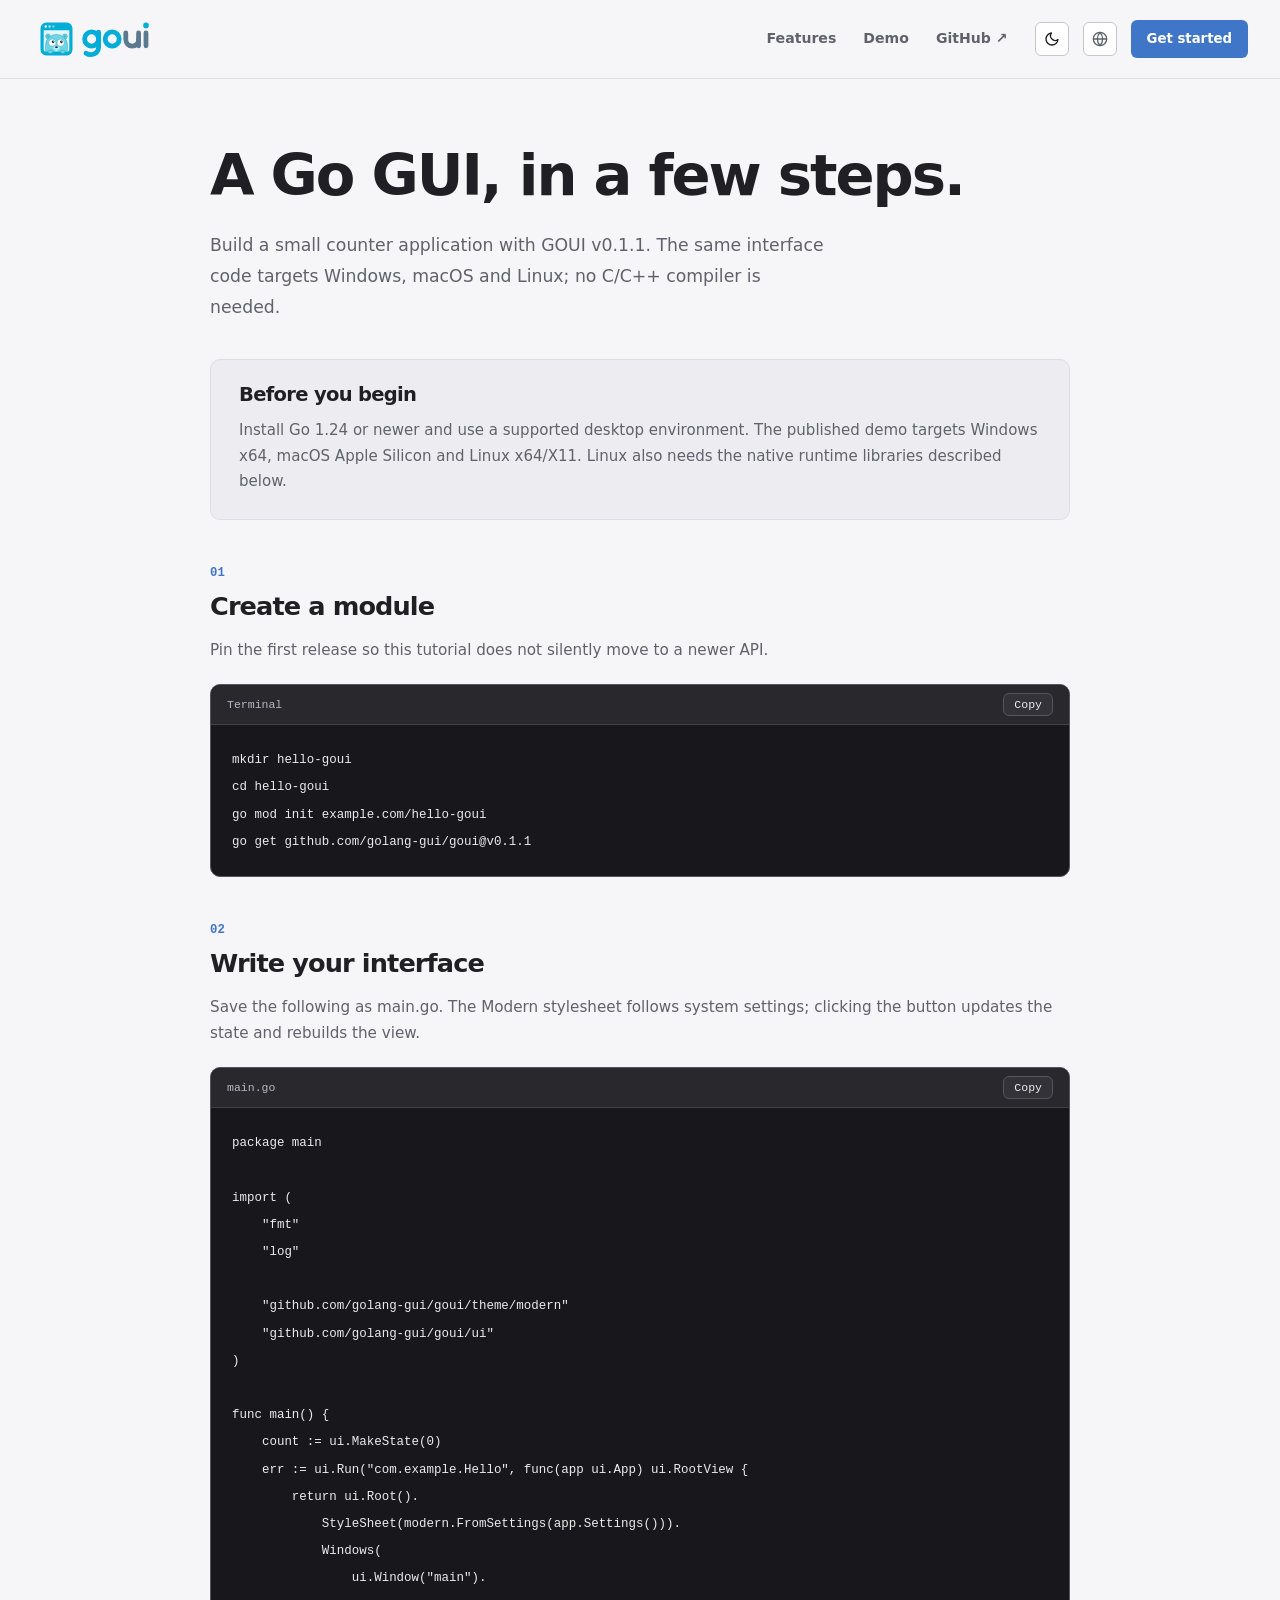
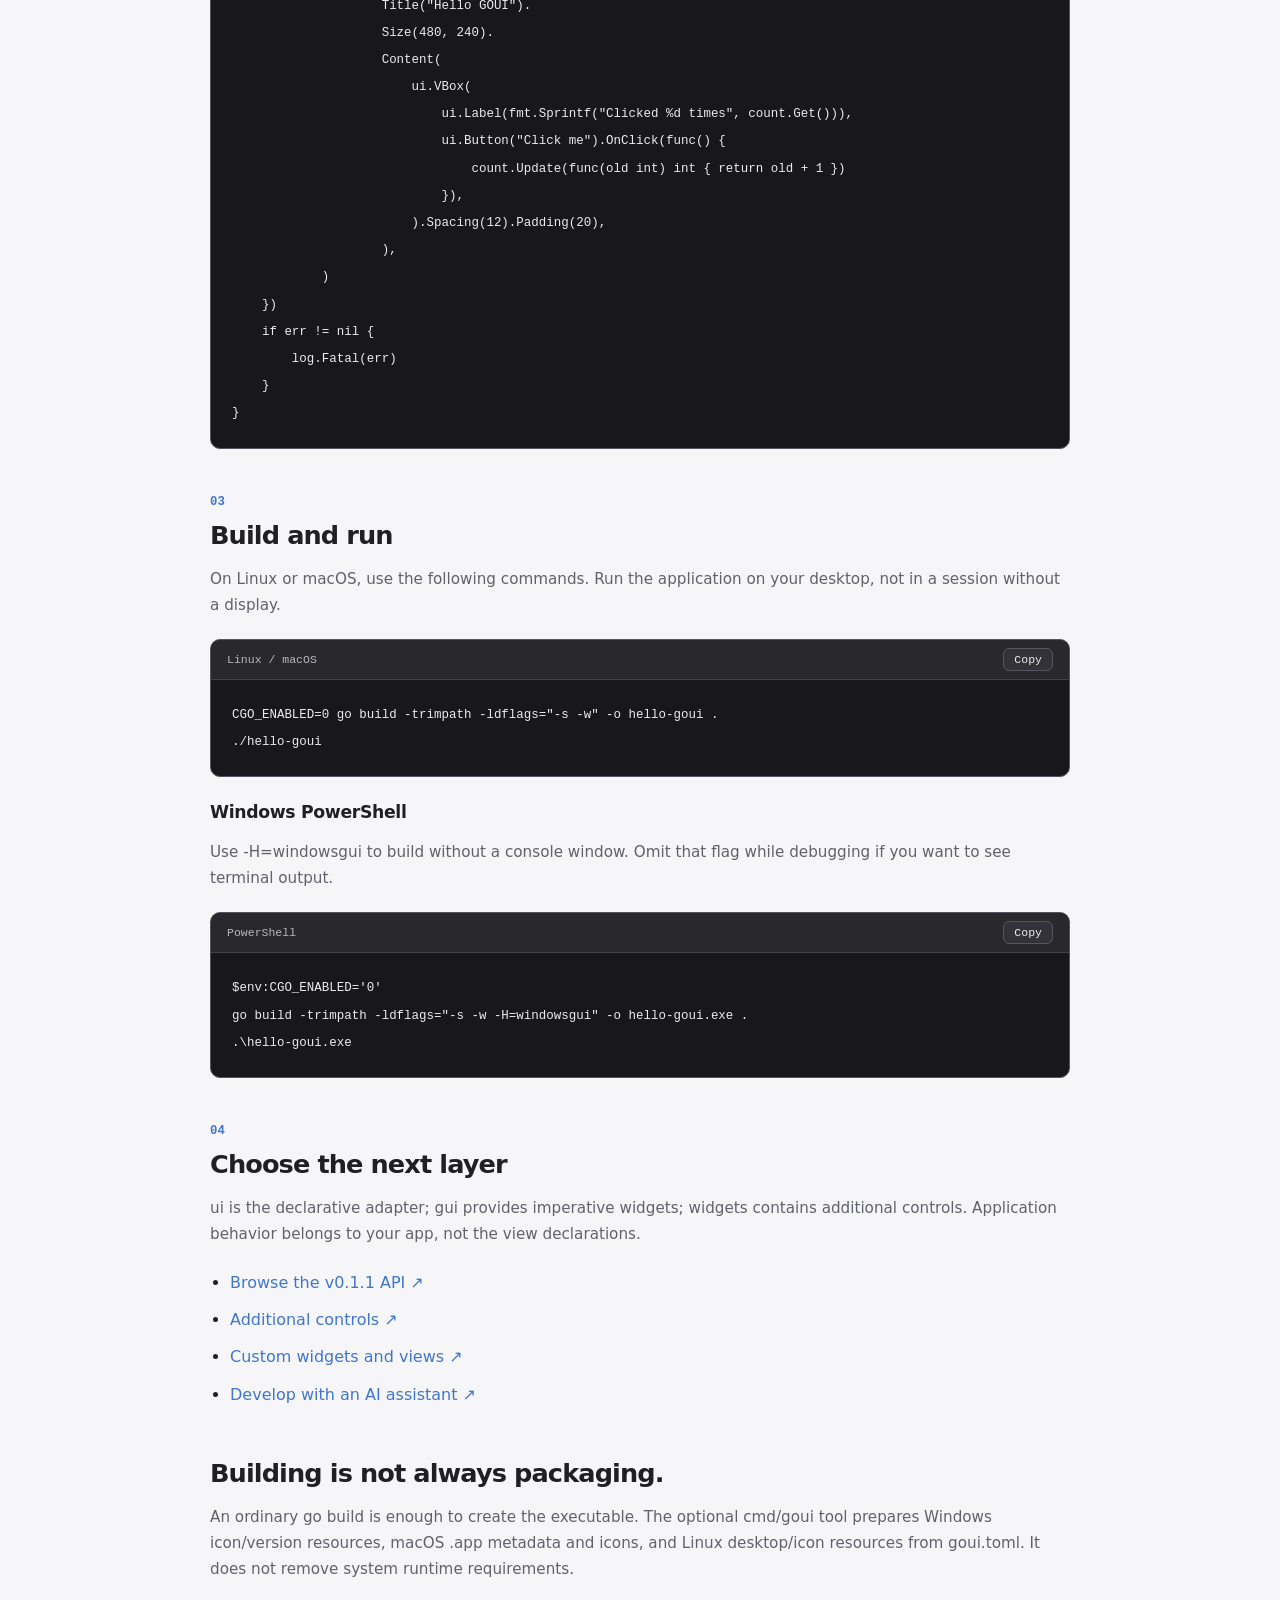
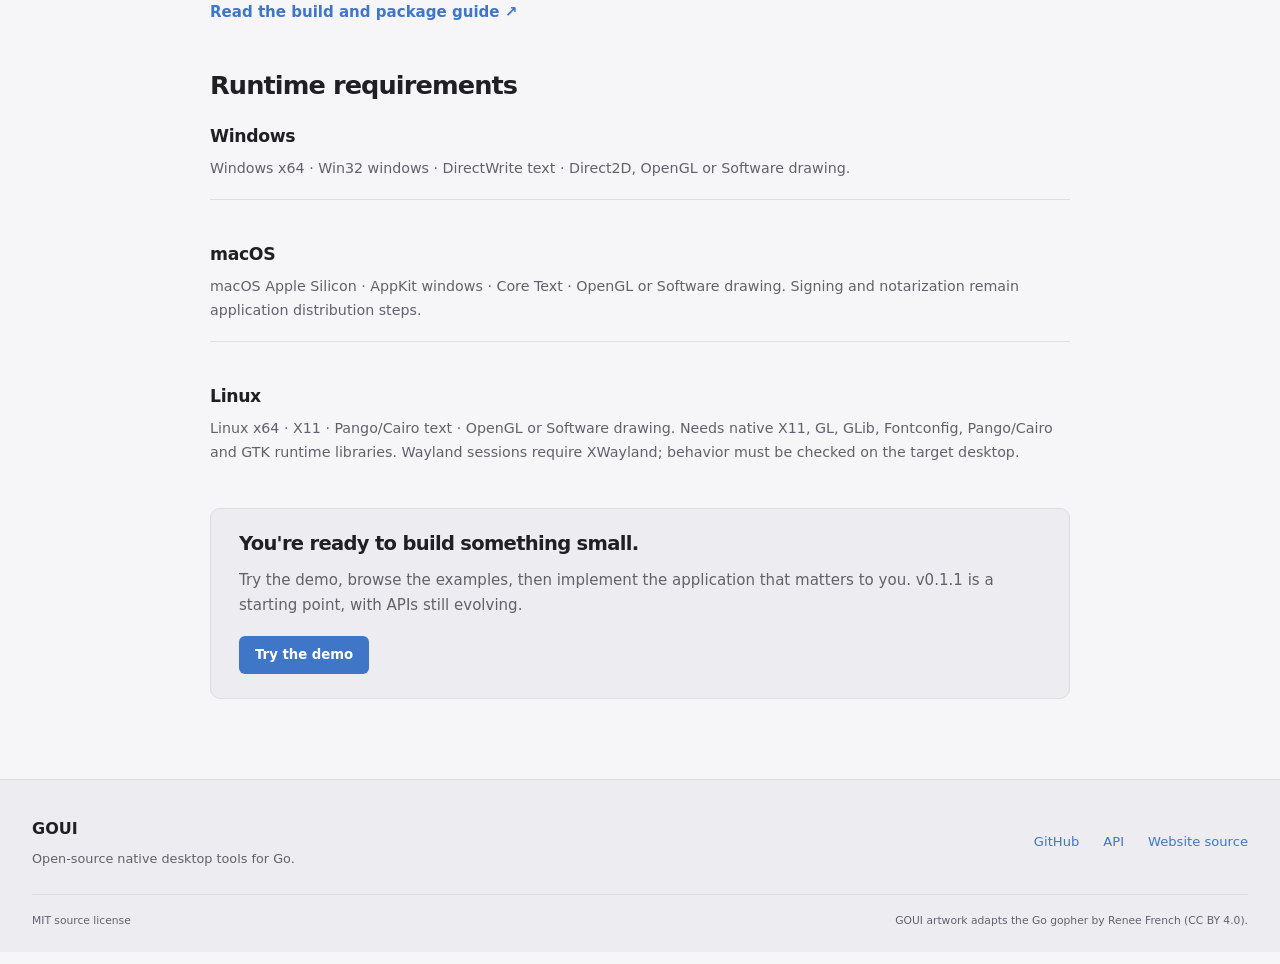
==== getting-started/index.html @ 9e011d16 "Update homepage, dark mode and v0.1.1 release." ====
<!doctype html>
<html lang="en">
<head>
  <meta charset="utf-8">
  <meta name="viewport" content="width=device-width, initial-scale=1">
  <title>Go GUI Tutorial — Build Your First GOUI Desktop App</title>
  <meta name="description" content="Create your first Go desktop GUI with GOUI v0.1.1. Install the module, build a counter app with CGO_ENABLED=0, and learn platform runtime requirements.">
  <link rel="canonical" href="https://golang-gui.github.io/getting-started/">
  
  <link rel="alternate" hreflang="en" href="https://golang-gui.github.io/getting-started/">
  <link rel="alternate" hreflang="zh-CN" href="https://golang-gui.github.io/zh-cn/getting-started/">
  <link rel="alternate" hreflang="x-default" href="https://golang-gui.github.io/getting-started/">
  
  <meta property="og:type" content="website">
  <meta property="og:site_name" content="GOUI">
  <meta property="og:title" content="Go GUI Tutorial — Build Your First GOUI Desktop App">
  <meta property="og:description" content="Create your first Go desktop GUI with GOUI v0.1.1. Install the module, build a counter app with CGO_ENABLED=0, and learn platform runtime requirements.">
  <meta property="og:url" content="https://golang-gui.github.io/getting-started/">
  <meta property="og:locale" content="en_US">
  <meta property="og:image" content="https://golang-gui.github.io/assets/demo-windows.png">
  <meta property="og:image:width" content="822">
  <meta property="og:image:height" content="779">
  <meta property="og:image:alt" content="GOUI desktop demo on Windows">
  <meta name="twitter:card" content="summary_large_image">
  <meta name="twitter:title" content="Go GUI Tutorial — Build Your First GOUI Desktop App">
  <meta name="twitter:description" content="Create your first Go desktop GUI with GOUI v0.1.1. Install the module, build a counter app with CGO_ENABLED=0, and learn platform runtime requirements.">
  <meta name="twitter:image" content="https://golang-gui.github.io/assets/demo-windows.png">
  <link rel="icon" type="image/svg+xml" href="/assets/goui-mark.svg">
  <meta name="theme-color" content="#f6f6f8" media="(prefers-color-scheme: light)" data-theme-color>
  <meta name="theme-color" content="#101014" media="(prefers-color-scheme: dark)" data-theme-color>
  <link rel="stylesheet" href="/assets/site.css">
  <script>
(function(){var t;try{t=localStorage.getItem("theme")}catch(e){}if(t!=="light"&&t!=="dark"){t=window.matchMedia("(prefers-color-scheme: dark)").matches?"dark":"light"}document.documentElement.dataset.theme=t})();
</script>
  <script src="/assets/site.js" defer></script>
  <script type="application/ld+json">{"@context":"https://schema.org","@id":"https://golang-gui.github.io/#project","@type":"SoftwareSourceCode","author":{"@type":"Organization","name":"golang-gui","url":"https://golang-gui.github.io/"},"codeRepository":"https://github.com/golang-gui/goui","description":"Build lightweight, modern desktop apps in Go with GOUI. A native Golang GUI framework for Windows, macOS and Linux, without cgo, GCC or a browser engine.","license":"https://opensource.org/license/mit","name":"GOUI","programmingLanguage":"Go","runtimePlatform":"Windows, macOS, Linux / X11","url":"https://golang-gui.github.io/","version":"v0.1.1"}</script>
</head>
<body data-copy-label="Copy" data-copied-label="Copied" data-copy-failed="Copy unavailable. Select the code and copy it manually.">
  <a class="skip-link" href="#main">Skip to content</a>
  <header class="site-header">
    <div class="container header-inner">
      <a class="brand" href="/" aria-label="GOUI home"><img src="/assets/goui-logo.svg" alt="GOUI" width="122" height="51"></a>
      <nav aria-label="Main navigation">
        <a class="nav-secondary" href="/#features">Features</a>
        <a class="nav-secondary" href="/#demo">Demo</a>
        <a href="https://github.com/golang-gui/goui">GitHub <span aria-hidden="true">↗</span></a>
        <div class="nav-actions">
          <button type="button" class="theme-toggle" data-theme-toggle aria-label="Toggle color theme" title="Toggle color theme"><svg data-theme-icon="dark" width="16" height="16" viewBox="0 0 24 24" fill="none" stroke="currentColor" stroke-width="2" stroke-linecap="round" stroke-linejoin="round" aria-hidden="true"><path d="M21 12.79A9 9 0 1 1 11.21 3 7 7 0 0 0 21 12.79z"/></svg><svg data-theme-icon="light" width="16" height="16" viewBox="0 0 24 24" fill="none" stroke="currentColor" stroke-width="2" stroke-linecap="round" stroke-linejoin="round" aria-hidden="true"><circle cx="12" cy="12" r="4"/><path d="M12 2v2m0 16v2M4.93 4.93l1.41 1.41m11.32 11.32 1.41 1.41M2 12h2m16 0h2M4.93 19.07l1.41-1.41m11.32-11.32 1.41-1.41"/></svg></button>
          <div class="lang-switch">
            <button type="button" class="lang-switch-btn" aria-haspopup="listbox" aria-label="Language" title="Language">
              <svg viewBox="0 0 24 24" fill="none" stroke="currentColor" stroke-width="2" stroke-linecap="round" stroke-linejoin="round" aria-hidden="true"><circle cx="12" cy="12" r="10"/><path d="M2 12h20"/><path d="M12 2a15.3 15.3 0 0 1 4 10 15.3 15.3 0 0 1-4 10 15.3 15.3 0 0 1-4-10 15.3 15.3 0 0 1 4-10z"/></svg>
            </button>
            <ul class="lang-switch-list" role="listbox" aria-label="Language">
              <li><a class="current" aria-current="true" href="/">English</a></li>
              <li><a href="/zh-cn/getting-started/" lang="zh-CN">中文</a></li>
            </ul>
          </div>
          <a class="button button-small" href="/getting-started/">Get started</a>
        </div>
      </nav>
    </div>
  </header>
  <main id="main">
    
<article class="container tutorial">
  <header class="tutorial-header"><h1>A Go GUI, in a few steps.</h1><p class="hero-lead">Build a small counter application with GOUI v0.1.1. The same interface code targets Windows, macOS and Linux; no C/C&#43;&#43; compiler is needed.</p></header>
  <aside class="notice"><h2>Before you begin</h2><p>Install Go 1.24 or newer and use a supported desktop environment. The published demo targets Windows x64, macOS Apple Silicon and Linux x64/X11. Linux also needs the native runtime libraries described below.</p></aside>
  <section class="tutorial-step" id="install"><span class="step-number">01</span><h2>Create a module</h2><p>Pin the first release so this tutorial does not silently move to a newer API.</p><div class="code-block"><div class="code-toolbar"><span>Terminal</span><button type="button" data-copy hidden>Copy</button></div><pre><code>mkdir hello-goui
cd hello-goui
go mod init example.com/hello-goui
go get github.com/golang-gui/goui@v0.1.1</code></pre></div></section>
  <section class="tutorial-step" id="code"><span class="step-number">02</span><h2>Write your interface</h2><p>Save the following as main.go. The Modern stylesheet follows system settings; clicking the button updates the state and rebuilds the view.</p><div class="code-block"><div class="code-toolbar"><span>main.go</span><button type="button" data-copy hidden>Copy</button></div><pre><code>package main

import (
    &#34;fmt&#34;
    &#34;log&#34;

    &#34;github.com/golang-gui/goui/theme/modern&#34;
    &#34;github.com/golang-gui/goui/ui&#34;
)

func main() {
    count := ui.MakeState(0)
    err := ui.Run(&#34;com.example.Hello&#34;, func(app ui.App) ui.RootView {
        return ui.Root().
            StyleSheet(modern.FromSettings(app.Settings())).
            Windows(
                ui.Window(&#34;main&#34;).
                    Title(&#34;Hello GOUI&#34;).
                    Size(480, 240).
                    Content(
                        ui.VBox(
                            ui.Label(fmt.Sprintf(&#34;Clicked %d times&#34;, count.Get())),
                            ui.Button(&#34;Click me&#34;).OnClick(func() {
                                count.Update(func(old int) int { return old &#43; 1 })
                            }),
                        ).Spacing(12).Padding(20),
                    ),
            )
    })
    if err != nil {
        log.Fatal(err)
    }
}
</code></pre></div></section>
  <section class="tutorial-step" id="build"><span class="step-number">03</span><h2>Build and run</h2><p>On Linux or macOS, use the following commands. Run the application on your desktop, not in a session without a display.</p><div class="code-block"><div class="code-toolbar"><span>Linux / macOS</span><button type="button" data-copy hidden>Copy</button></div><pre><code>CGO_ENABLED=0 go build -trimpath -ldflags=&#34;-s -w&#34; -o hello-goui .
./hello-goui</code></pre></div><h3>Windows PowerShell</h3><p>Use -H=windowsgui to build without a console window. Omit that flag while debugging if you want to see terminal output.</p><div class="code-block"><div class="code-toolbar"><span>PowerShell</span><button type="button" data-copy hidden>Copy</button></div><pre><code>$env:CGO_ENABLED=&#39;0&#39;
go build -trimpath -ldflags=&#34;-s -w -H=windowsgui&#34; -o hello-goui.exe .
.\hello-goui.exe</code></pre></div></section>
  <section class="tutorial-step" id="next"><span class="step-number">04</span><h2>Choose the next layer</h2><p>ui is the declarative adapter; gui provides imperative widgets; widgets contains additional controls. Application behavior belongs to your app, not the view declarations.</p><ul class="resource-links"><li><a href="https://pkg.go.dev/github.com/golang-gui/goui@v0.1.1">Browse the v0.1.1 API <span aria-hidden="true">↗</span></a></li><li><a href="https://github.com/golang-gui/goui/tree/v0.1.1/widgets">Additional controls <span aria-hidden="true">↗</span></a></li><li><a href="https://github.com/golang-gui/goui/blob/v0.1.1/doc/CustomWidgetView.md">Custom widgets and views <span aria-hidden="true">↗</span></a></li><li><a href="https://github.com/golang-gui/goui/blob/v0.1.1/skills/INSTALL.md">Develop with an AI assistant <span aria-hidden="true">↗</span></a></li></ul></section>
  <section class="tutorial-step"><h2>Building is not always packaging.</h2><p>An ordinary go build is enough to create the executable. The optional cmd/goui tool prepares Windows icon/version resources, macOS .app metadata and icons, and Linux desktop/icon resources from goui.toml. It does not remove system runtime requirements.</p><a class="text-link" href="https://github.com/golang-gui/goui/blob/v0.1.1/cmd/goui/README.md">Read the build and package guide <span aria-hidden="true">↗</span></a></section>
  <section class="tutorial-step" id="requirements"><h2>Runtime requirements</h2><div class="platform-list"><article><h3>Windows</h3><p>Windows x64 · Win32 windows · DirectWrite text · Direct2D, OpenGL or Software drawing.</p></article><article><h3>macOS</h3><p>macOS Apple Silicon · AppKit windows · Core Text · OpenGL or Software drawing. Signing and notarization remain application distribution steps.</p></article><article><h3>Linux</h3><p>Linux x64 · X11 · Pango/Cairo text · OpenGL or Software drawing. Needs native X11, GL, GLib, Fontconfig, Pango/Cairo and GTK runtime libraries. Wayland sessions require XWayland; behavior must be checked on the target desktop.</p></article></div></section>
  <aside class="notice"><h2>You&#39;re ready to build something small.</h2><p>Try the demo, browse the examples, then implement the application that matters to you. v0.1.1 is a starting point, with APIs still evolving.</p><a class="button button-small" href="/#demo">Try the demo</a></aside>
</article>

  </main>
  <footer class="site-footer">
    <div class="container footer-main">
      <div><a class="footer-brand" href="/">GOUI</a><p>Open-source native desktop tools for Go.</p></div>
      <div class="footer-links"><a href="https://github.com/golang-gui/goui">GitHub</a><a href="https://pkg.go.dev/github.com/golang-gui/goui@v0.1.1">API</a><a href="https://github.com/golang-gui/golang-gui.github.io">Website source</a></div>
    </div>
    
    <div class="container footer-legal">
      <a href="https://github.com/golang-gui/goui/blob/v0.1.1/LICENSE">MIT source license</a>
      <p><a href="https://go.dev/blog/gopher">GOUI artwork adapts the Go gopher by Renee French (CC BY 4.0).</a></p>
    </div>
  </footer>
  <div class="sr-only" role="status" aria-live="polite" id="copy-status"></div>
</body>
</html>
---- assets/site.css ----
:root {
  --bg: #f6f6f8;
  --paper: #fff;
  --ink: #202024;
  --muted: #61616b;
  --line: #dedee3;
  --border: #c6c6ce;
  --accent: #4076c8;
  --accent-dark: #3c6fbc;
  --tint: #ededf1;
  --radius: 10px;
  --selection: #d1e0f6;
  --on-accent: #fff;
  --accent-active: #3868b0;
  --outline: #414147;
  --hover: #f6f6f6;
  --active: #ededed;
  --header-bg: rgba(246, 246, 248, 0.97);
  --switch-hover: #e6e6e6;
  --switch-active: #d1d1d1;
  /* Ink panel: the dark code showcase, intentionally dark in both themes. */
  --ink-panel: #202024;
  --ink-panel-fg: #ececee;
  --ink-panel-muted: #b8b8c2;
  --ink-panel-link: #8db6f1;
  --ink-panel-line: #55555f;
  --ink-panel-deep: #18181c;
  --ink-panel-toolbar-line: #414147;
  --ink-panel-toolbar: #28282d;
  --ink-panel-button: #323238;
  --ink-panel-button-hover: #39393f;
  color-scheme: light dark;
}
/* Dark palette: applied by the inline theme script (data-theme) or, without
   JavaScript, by the system preference when no explicit choice exists. */
html[data-theme="dark"] {
  --bg: #101014;
  --paper: #1a1a1e;
  --ink: #ececee;
  --muted: #a2a2ac;
  --line: #2c2c32;
  --border: #3c3c44;
  --accent: #3d72c4;
  --accent-dark: #3568b8;
  --tint: #1e1e22;
  --selection: #2a4066;
  --on-accent: #fff;
  --accent-active: #2d5cae;
  --outline: #6a6a74;
  --hover: #242428;
  --active: #2c2c32;
  --header-bg: rgba(16, 16, 20, 0.97);
  --switch-hover: #242428;
  --switch-active: #2e2e34;
  color-scheme: dark;
}
@media (prefers-color-scheme: dark) {
  html:not([data-theme]) {
    --bg: #101014;
    --paper: #1a1a1e;
    --ink: #ececee;
    --muted: #a2a2ac;
    --line: #2c2c32;
    --border: #3c3c44;
    --accent: #3d72c4;
    --accent-dark: #3568b8;
    --tint: #1e1e22;
    --selection: #2a4066;
    --on-accent: #fff;
    --accent-active: #2d5cae;
    --outline: #6a6a74;
    --hover: #242428;
    --active: #2c2c32;
    --header-bg: rgba(16, 16, 20, 0.97);
    --switch-hover: #242428;
    --switch-active: #2e2e34;
    color-scheme: dark;
  }
}
* {
  box-sizing: border-box;
}
html {
  scroll-behavior: smooth;
  scroll-padding-top: 90px;
}
body {
  margin: 0;
  background: var(--bg);
  color: var(--ink);
  font:
    16px/1.7 system-ui,
    -apple-system,
    BlinkMacSystemFont,
    "Segoe UI",
    "Noto Sans",
    sans-serif;
  -webkit-font-smoothing: antialiased;
}
a {
  color: var(--accent);
  text-decoration: none;
}
a:hover {
  text-decoration: underline;
}
button {
  font: inherit;
}
img {
  display: block;
  max-width: 100%;
  height: auto;
}
h1,
h2,
h3,
p {
  margin-top: 0;
}
h1,
h2,
h3 {
  line-height: 1.15;
  letter-spacing: -0.035em;
}
h1 {
  font-size: clamp(2.8rem, 4.7vw, 4.25rem);
  font-weight: 750;
}
h2 {
  font-size: clamp(1.85rem, 3.2vw, 2.55rem);
  font-weight: 700;
}
h3 {
  font-size: 1.2rem;
  letter-spacing: -0.02em;
}
p {
  color: var(--muted);
}
[hidden] {
  display: none !important;
}
:focus-visible {
  outline: 2px solid var(--accent);
  outline-offset: 3px;
}
::selection {
  background: var(--selection);
  color: var(--ink);
}
.container {
  width: min(1320px, calc(100% - 64px));
  margin-inline: auto;
}
.section {
  padding-block: 82px;
}
.section-white {
  background: var(--paper);
  border-block: 1px solid var(--line);
}
.section-heading {
  max-width: 740px;
  margin-bottom: 38px;
}
.section-heading h2 {
  margin-bottom: 16px;
}
.section-heading > p:last-child {
  font-size: 1.06rem;
  margin-bottom: 0;
}
.skip-link {
  position: fixed;
  top: -100px;
  left: 16px;
  z-index: 10;
  background: var(--paper);
  padding: 12px 20px;
  border: 2px solid var(--accent);
}
.skip-link:focus {
  top: 10px;
}
.sr-only {
  position: absolute;
  width: 1px;
  height: 1px;
  padding: 0;
  margin: -1px;
  overflow: hidden;
  clip: rect(0, 0, 0, 0);
  white-space: nowrap;
  border: 0;
}
.site-header {
  position: sticky;
  top: 0;
  z-index: 5;
  background: var(--header-bg);
  border-bottom: 1px solid var(--line);
}
.header-inner {
  min-height: 78px;
  display: flex;
  align-items: center;
  justify-content: space-between;
  gap: 20px;
}
.brand {
  flex: none;
}
.brand img {
  width: 122px;
}
.header-inner nav {
  display: flex;
  align-items: center;
  gap: 27px;
  font-size: 0.88rem;
  font-weight: 600;
}
.header-inner nav > a:not(.button) {
  color: var(--muted);
}
.nav-actions {
  display: flex;
  align-items: center;
  gap: 14px;
}
.lang-switch {
  position: relative;
}
.lang-switch-btn {
  display: inline-flex;
  align-items: center;
  justify-content: center;
  width: 34px;
  height: 34px;
  padding: 0;
  border: 1px solid var(--border);
  border-radius: 6px;
  background: var(--paper);
  color: var(--muted);
  cursor: pointer;
  transition: background 0.15s, color 0.15s, border-color 0.15s;
}
.lang-switch-btn:hover {
  background: var(--hover);
  color: var(--ink);
}
.lang-switch-btn svg {
  display: block;
  width: 16px;
  height: 16px;
}
.lang-switch-list {
  position: absolute;
  top: calc(100% + 10px);
  right: 0;
  min-width: 144px;
  margin: 0;
  padding: 4px;
  list-style: none;
  background: var(--paper);
  border: 1px solid var(--line);
  border-radius: 6px;
  box-shadow: 0 6px 20px rgba(0, 0, 0, 0.12);
  z-index: 20;
  display: none;
}
.lang-switch.open .lang-switch-list {
  display: block;
}
.lang-switch-list a {
  display: flex;
  align-items: center;
  justify-content: space-between;
  gap: 10px;
  padding: 8px 12px;
  border-radius: 4px;
  color: var(--ink);
  font-size: 0.85rem;
  font-weight: 600;
}
.lang-switch-list a:hover {
  background: var(--hover);
  text-decoration: none;
}
.lang-switch-list a.current {
  color: var(--accent);
}
.lang-switch-list a.current::after {
  content: "✓";
  font-weight: 700;
}
.theme-toggle {
  display: inline-flex;
  align-items: center;
  justify-content: center;
  width: 34px;
  height: 34px;
  padding: 0;
  border: 1px solid var(--border);
  border-radius: 6px;
  background: var(--paper);
  color: var(--ink);
  cursor: pointer;
  transition: background 0.15s;
}
.theme-toggle:hover {
  background: var(--hover);
}
.theme-toggle:active {
  background: var(--active);
}
.theme-toggle svg {
  display: block;
}
.theme-toggle [data-theme-icon="dark"] {
  display: block;
}
.theme-toggle [data-theme-icon="light"] {
  display: none;
}
html[data-theme="dark"] .theme-toggle [data-theme-icon="dark"] {
  display: none;
}
html[data-theme="dark"] .theme-toggle [data-theme-icon="light"] {
  display: block;
}
@media (prefers-color-scheme: dark) {
  html:not([data-theme]) .theme-toggle [data-theme-icon="dark"] {
    display: none;
  }
  html:not([data-theme]) .theme-toggle [data-theme-icon="light"] {
    display: block;
  }
}
.button {
  display: inline-flex;
  align-items: center;
  justify-content: center;
  gap: 14px;
  min-height: 48px;
  padding: 11px 22px;
  border: 1px solid transparent;
  border-radius: 6px;
  background: var(--accent);
  color: var(--on-accent);
  font-size: 0.92rem;
  font-weight: 650;
  line-height: 1.4;
  transition: background 0.15s;
}
.button:hover {
  background: var(--accent-dark);
  text-decoration: none;
}
.button:active {
  background: var(--accent-active);
}
.button:focus-visible {
  outline-color: var(--outline);
}
.button-small {
  min-height: 38px;
  padding: 8px 15px;
  font-size: 0.83rem;
}
.button-outline {
  background: var(--paper);
  color: var(--ink);
  border-color: var(--border);
}
.button-outline:hover {
  background: var(--hover);
}
.button-outline:active {
  background: var(--active);
}
.button-outline:focus-visible {
  outline-color: var(--accent);
}
.text-link {
  font-weight: 650;
  font-size: 0.94rem;
}
.hero {
  display: grid;
  grid-template-columns: minmax(0, 0.82fr) minmax(0, 1.4fr);
  align-items: center;
  gap: 48px;
  padding-block: 48px 64px;
}
.hero h1 {
  font-size: clamp(2.65rem, 4vw, 3.65rem);
  white-space: pre-line;
  margin-bottom: 23px;
}
.hero-lead {
  font-size: 1.08rem;
  line-height: 1.8;
  max-width: 620px;
}
.hero-actions {
  display: flex;
  flex-wrap: wrap;
  gap: 12px;
  margin-top: 29px;
}
.showcase {
  min-width: 0;
  width: 100%;
  max-width: 824px;
  margin-inline: auto;
}
.platform-switch {
  display: flex;
  gap: 3px;
}
.platform-switch button {
  cursor: pointer;
  border: 1px solid transparent;
  background: transparent;
  color: var(--muted);
  border-radius: 6px;
  min-height: 32px;
  padding: 5px 10px;
  font-size: 0.8rem;
  line-height: 1.4;
  transition: background 0.15s;
}
.platform-switch button:hover {
  background: var(--switch-hover);
}
.platform-switch button:active {
  background: var(--switch-active);
}
.platform-switch button[aria-pressed="true"] {
  border-color: var(--line);
  background: var(--paper);
  color: var(--ink);
}
.screenshots {
  display: grid;
  gap: 20px;
  align-content: start;
  touch-action: pan-y pinch-zoom;
}
.screenshots figure {
  margin: 0;
  min-width: 0;
}
.screenshot-image {
  display: flex;
  align-items: center;
  justify-content: center;
  width: 100%;
  aspect-ratio: 824 / 779;
}
.screenshots img {
  width: 100%;
  height: 100%;
  object-fit: contain;
}
.gallery-toolbar {
  display: flex;
  flex-wrap: wrap;
  align-items: center;
  justify-content: space-between;
  gap: 12px;
  margin-top: 18px;
}
.gallery-ready .screenshots figure:not([hidden]) {
  animation: screenshot-enter 0.35s ease-out;
}
.gallery-ready figcaption {
  display: none;
}
@keyframes screenshot-enter {
  from {
    opacity: 0;
    transform: translateX(8px);
  }
  to {
    opacity: 1;
    transform: translateX(0);
  }
}
.screenshots figcaption {
  font-size: 0.75rem;
  text-align: center;
  color: var(--muted);
  margin-top: 6px;
}
.gallery-controls {
  display: flex;
  align-items: center;
  gap: 6px;
  margin-left: auto;
}
.gallery-control {
  display: inline-flex;
  align-items: center;
  justify-content: center;
  gap: 5px;
  min-width: 32px;
  min-height: 32px;
  padding: 5px;
  border: 1px solid var(--border);
  border-radius: 6px;
  background: var(--paper);
  color: var(--ink);
  font-size: 0.72rem;
  line-height: 1.4;
  cursor: pointer;
  transition: background 0.15s;
}
.gallery-control:hover {
  background: var(--hover);
}
.gallery-control:active {
  background: var(--active);
}
.gallery-control svg {
  display: block;
}
.reasons {
  display: grid;
  grid-template-columns: repeat(3, 1fr);
  gap: 38px;
}
.reasons h3 {
  margin-bottom: 13px;
}
.reasons p {
  font-size: 0.94rem;
  margin-bottom: 0;
}
.feature-grid {
  display: grid;
  grid-template-columns: repeat(3, 1fr);
  gap: 18px;
}
.feature {
  padding: 25px;
  border: 1px solid var(--line);
  border-radius: var(--radius);
  background: var(--paper);
}
.feature h3 {
  font-size: 1.12rem;
  margin-bottom: 12px;
}
.feature p {
  font-size: 0.91rem;
  margin-bottom: 0;
}
.architecture {
  display: grid;
  grid-template-columns: 1fr 1.3fr;
  gap: 60px;
  margin-top: 34px;
  padding: 30px;
  border: 1px solid var(--line);
  border-radius: var(--radius);
  background: var(--tint);
}
.architecture h3 {
  margin-bottom: 12px;
}
.architecture p {
  font-size: 0.88rem;
  margin-bottom: 0;
}
.architecture dl {
  margin: 0;
}
.architecture dl > div {
  display: grid;
  grid-template-columns: 84px 1fr;
  gap: 18px;
  padding: 10px 0;
  border-bottom: 1px solid var(--line);
}
.architecture dl > div:last-child {
  border: 0;
}
.architecture dt {
  font:
    600 0.85rem/1.6 ui-monospace,
    SFMono-Regular,
    Consolas,
    monospace;
  color: var(--accent-dark);
}
.architecture dd {
  margin: 0;
  color: var(--muted);
  font-size: 0.84rem;
}
.section-ink {
  background: var(--ink-panel);
  color: var(--ink-panel-fg);
}
.section-ink h2 {
  color: var(--ink-panel-fg);
}
.section-ink p {
  color: var(--ink-panel-muted);
}
.section-ink .text-link {
  color: var(--ink-panel-link);
}
.code-section {
  display: grid;
  grid-template-columns: 0.8fr 1.2fr;
  gap: 64px;
  align-items: center;
}
.install-line {
  margin: 26px 0 18px;
  border: 1px solid var(--ink-panel-line);
  border-radius: 6px;
  padding: 14px;
  color: var(--ink-panel-fg);
  overflow: auto;
}
.install-line code {
  font-size: 0.78rem;
  white-space: nowrap;
}
.code-block {
  border: 1px solid var(--ink-panel-line);
  border-radius: var(--radius);
  overflow: hidden;
  background: var(--ink-panel-deep);
  color: var(--ink-panel-fg);
  text-align: left;
}
.code-toolbar {
  display: flex;
  justify-content: space-between;
  align-items: center;
  min-height: 39px;
  padding: 8px 16px;
  border-bottom: 1px solid var(--ink-panel-toolbar-line);
  background: var(--ink-panel-toolbar);
  color: var(--ink-panel-muted);
  font:
    500 0.72rem/1.5 ui-monospace,
    SFMono-Regular,
    Consolas,
    monospace;
}
.code-toolbar button {
  background: var(--ink-panel-button);
  border: 1px solid var(--ink-panel-line);
  color: var(--ink-panel-fg);
  cursor: pointer;
  font: inherit;
  border-radius: 6px;
  padding: 2px 10px;
}
.code-toolbar button:hover {
  background: var(--ink-panel-button-hover);
}
.code-block pre {
  margin: 0;
  padding: 21px;
  overflow: auto;
  tab-size: 4;
}
.code-block code {
  font:
    400 0.78rem/1.8 ui-monospace,
    SFMono-Regular,
    Consolas,
    "Liberation Mono",
    monospace;
}
.code-section .code-block pre {
  max-height: 420px;
}
.downloads {
  display: grid;
  grid-template-columns: repeat(3, 1fr);
  gap: 18px;
}
.download-card {
  padding: 25px;
  background: var(--paper);
  border: 1px solid var(--line);
  border-radius: var(--radius);
}
.download-platform {
  display: flex;
  align-items: center;
  justify-content: space-between;
  gap: 12px;
}
.download-platform h3 {
  margin: 0;
  font-size: 1.3rem;
}
.download-card > p {
  font-size: 0.82rem;
  margin: 10px 0 25px;
}
.download-size strong {
  display: block;
  font-size: 1.85rem;
  font-weight: 650;
  letter-spacing: -0.04em;
  line-height: 1.3;
  color: var(--ink);
}
.download-size span {
  display: block;
  font-size: 0.72rem;
  margin-top: 5px;
}
.download-card .button {
  width: 100%;
  font-size: 0.85rem;
}
.download-details {
  margin-top: 22px;
  font-size: 0.8rem;
}
.download-details p {
  margin-bottom: 12px;
  max-width: 940px;
}
.download-details > div {
  display: flex;
  gap: 24px;
  flex-wrap: wrap;
  color: var(--muted);
}
.measurement {
  margin-top: 34px;
  padding: 25px 28px;
  border: 1px solid var(--line);
  background: var(--tint);
  border-radius: var(--radius);
}
.measurement h3 {
  font-size: 1.06rem;
  margin-bottom: 12px;
}
.measurement p {
  font-size: 0.87rem;
  max-width: 1000px;
  margin-bottom: 12px;
}
.measurement .text-link {
  font-size: 0.8rem;
}
.platform-section {
  display: grid;
  grid-template-columns: 1fr 1fr;
  gap: 75px;
  align-items: start;
}
.platform-section .section-heading {
  margin: 0;
}
.platform-list article {
  padding: 19px 0;
  border-bottom: 1px solid var(--line);
}
.platform-list article:first-child {
  padding-top: 0;
}
.platform-list article:last-child {
  border: 0;
  padding-bottom: 0;
}
.platform-list h3 {
  font-size: 1rem;
  margin-bottom: 9px;
}
.platform-list p {
  font-size: 0.89rem;
  margin-bottom: 0;
}
.limitations {
  margin-top: 32px;
  margin-bottom: 0;
  padding-top: 23px;
  border-top: 1px solid var(--line);
  font-size: 0.8rem;
}
.faq-section {
  display: grid;
  grid-template-columns: 0.9fr 1.1fr;
  gap: 80px;
}
.faq-section .section-heading {
  margin-bottom: 0;
}
.faq details {
  border-bottom: 1px solid var(--line);
  padding: 18px 0;
}
.faq details:first-child {
  padding-top: 0;
}
.faq summary {
  font-size: 0.98rem;
  font-weight: 600;
  cursor: pointer;
}
.faq details p {
  font-size: 0.9rem;
  margin: 15px 0 0;
}
.final-cta {
  display: flex;
  align-items: center;
  gap: 25px;
  margin-bottom: 80px;
  border: 1px solid var(--line);
  border-radius: var(--radius);
  background: var(--tint);
  padding: 30px 35px;
}
.final-cta img {
  width: 76px;
  flex: none;
}
.final-cta > div {
  flex: 1;
}
.final-cta h2 {
  font-size: 1.65rem;
  margin-bottom: 9px;
}
.final-cta p {
  font-size: 0.86rem;
  margin-bottom: 0;
}
.site-footer {
  border-top: 1px solid var(--line);
  background: var(--tint);
  padding: 35px 0 22px;
}
.footer-main {
  display: flex;
  justify-content: space-between;
  gap: 30px;
  align-items: center;
}
.footer-brand {
  font-weight: 750;
  color: var(--ink);
  font-size: 1rem;
}
.footer-main p {
  margin: 6px 0 0;
  font-size: 0.8rem;
}
.footer-dependencies {
  margin-top: 20px;
  margin-bottom: 0;
  font-size: 0.84rem;
}
.footer-links {
  display: flex;
  gap: 24px;
  font-size: 0.82rem;
}
.footer-legal {
  display: flex;
  justify-content: space-between;
  gap: 20px;
  margin-top: 24px;
  padding-top: 17px;
  border-top: 1px solid var(--line);
  font-size: 0.67rem;
}
.footer-legal p {
  margin: 0;
}
.footer-legal a {
  color: var(--muted);
}
.tutorial {
  max-width: 860px;
  padding-block: 64px 80px;
}
.tutorial-header h1 {
  font-size: clamp(2.5rem, 4.5vw, 3.7rem);
  margin-bottom: 21px;
}
.tutorial-header {
  margin-bottom: 35px;
}
.notice {
  padding: 24px 28px;
  background: var(--tint);
  border: 1px solid var(--line);
  border-radius: var(--radius);
}
.notice h2 {
  font-size: 1.22rem;
  margin-bottom: 12px;
}
.notice p {
  font-size: 0.94rem;
  margin-bottom: 0;
}
.notice .button {
  margin-top: 17px;
}
.tutorial-step {
  padding-top: 46px;
}
.tutorial-step h2 {
  font-size: 1.6rem;
  margin-bottom: 17px;
}
.tutorial-step h3 {
  font-size: 1.08rem;
  margin-top: 26px;
}
.tutorial-step > p {
  font-size: 0.95rem;
}
.tutorial-step .code-block {
  margin-top: 20px;
}
.tutorial-step .code-block pre {
  max-height: none;
}
.step-number {
  display: block;
  color: var(--accent);
  font:
    600 0.77rem ui-monospace,
    SFMono-Regular,
    Consolas,
    monospace;
  margin-bottom: 12px;
}
.resource-links {
  padding-left: 20px;
  margin-bottom: 0;
}
.resource-links li {
  padding: 5px 0;
}
.tutorial > .notice:last-child {
  margin-top: 44px;
}
.not-found {
  padding-block: 100px;
  min-height: 60vh;
}
.not-found h1 {
  font-size: 3.5rem;
}
.not-found p {
  max-width: 650px;
}
.code-section > * {
  min-width: 0;
}
.hero-copy {
  min-width: 0;
}
.hero h1:lang(zh-CN) {
  font-size: clamp(2.25rem, 4.4vw, 3.75rem);
  line-height: 1.3;
}
@media (max-width: 1080px) {
  .container {
    width: calc(100% - 48px);
  }
  .hero {
    grid-template-columns: 1fr;
    gap: 36px;
  }
  .hero-copy {
    max-width: 720px;
  }
  .hero h1 {
    font-size: 3.1rem;
  }
  .reasons {
    gap: 25px;
  }
  .code-section {
    gap: 30px;
  }
  .platform-section,
  .faq-section {
    gap: 40px;
  }
  .feature {
    padding: 22px;
  }
  .architecture {
    gap: 30px;
  }
}
@media (max-width: 760px) {
  .container {
    width: calc(100% - 36px);
  }
  .header-inner {
    min-height: 70px;
    gap: 10px;
  }
  .brand img {
    width: 99px;
  }
  .header-inner nav {
    gap: 16px;
    font-size: 0.78rem;
  }
  .nav-actions {
    gap: 10px;
  }
  .nav-secondary {
    display: none;
  }
  .header-inner .button-small {
    font-size: 0.73rem;
    padding: 8px 11px;
  }
  .hero {
    grid-template-columns: 1fr;
    gap: 36px;
    padding-block: 35px 48px;
  }
  .hero h1 {
    font-size: clamp(2.75rem, 7vw, 3.5rem);
  }
  .hero-copy {
    max-width: 600px;
  }
  .hero-lead {
    font-size: 1rem;
  }
  .hero-actions {
    margin-top: 24px;
  }
  .platform-switch button,
  .gallery-control {
    min-height: 44px;
  }
  .gallery-control {
    min-width: 44px;
  }
  .section {
    padding-block: 52px;
  }
  .section-heading {
    margin-bottom: 27px;
  }
  .reasons {
    grid-template-columns: 1fr;
    gap: 28px;
  }
  .reasons h3 {
    margin-bottom: 10px;
  }
  .feature-grid {
    grid-template-columns: 1fr 1fr;
    gap: 12px;
  }
  .architecture,
  .code-section,
  .platform-section,
  .faq-section {
    grid-template-columns: 1fr;
    gap: 28px;
  }
  .architecture {
    padding: 23px;
  }
  .architecture dl > div {
    grid-template-columns: 74px 1fr;
    gap: 13px;
  }
  .code-copy {
    max-width: 620px;
  }
  .downloads {
    grid-template-columns: 1fr;
    gap: 12px;
  }
  .download-card {
    display: grid;
    grid-template-columns: 1fr auto;
    gap: 8px 15px;
    padding: 21px;
  }
  .download-platform {
    grid-column: 1/3;
  }
  .download-card > p {
    margin: 0;
  }
  .download-card .download-size {
    grid-row: 2/4;
    grid-column: 2;
    text-align: right;
  }
  .download-size strong {
    font-size: 1.5rem;
  }
  .download-card .button {
    width: fit-content;
    min-height: 38px;
    padding: 8px 13px;
    grid-column: 1;
  }
  .download-details > div {
    gap: 12px 22px;
  }
  .measurement {
    padding: 22px;
  }
  .final-cta {
    padding: 25px;
    flex-wrap: wrap;
    gap: 16px;
    margin-bottom: 50px;
  }
  .final-cta img {
    width: 58px;
  }
  .final-cta h2 {
    font-size: 1.35rem;
  }
  .final-cta > .button {
    margin-left: 74px;
  }
  .footer-main {
    align-items: flex-start;
  }
  .footer-links {
    gap: 13px;
    flex-wrap: wrap;
    justify-content: flex-end;
  }
  .footer-legal {
    flex-direction: column;
    gap: 8px;
  }
  .tutorial {
    padding-block: 40px 55px;
  }
  .tutorial-step {
    padding-top: 35px;
  }
  .notice {
    padding: 20px;
  }
  .not-found h1 {
    font-size: 2.6rem;
  }
}
@media (max-width: 400px) {
  .header-inner nav {
    gap: 10px;
  }
  .nav-actions {
    gap: 8px;
  }
  .brand img {
    width: 86px;
  }
  .header-inner .button-small {
    padding: 7px 8px;
  }
  .feature-grid {
    grid-template-columns: 1fr;
  }
  .hero h1 {
    font-size: 2.6rem;
  }
  .footer-main {
    flex-direction: column;
    gap: 18px;
  }
  .footer-links {
    justify-content: flex-start;
  }
  .final-cta > div {
    min-width: 0;
  }
  .final-cta > .button {
    margin-left: 0;
  }
  .platform-switch {
    margin-left: 0;
  }
  .platform-switch button {
    padding: 5px 8px;
  }
  .gallery-toolbar {
    justify-content: center;
    gap: 8px;
  }
  .gallery-controls {
    margin-left: 0;
  }
}
@media (prefers-reduced-motion: reduce) {
  html {
    scroll-behavior: auto;
  }
  .button,
  .platform-switch button,
  .gallery-control,
  .lang-switch-btn {
    transition: none;
  }
  .gallery-ready .screenshots figure:not([hidden]) {
    animation: none;
  }
}
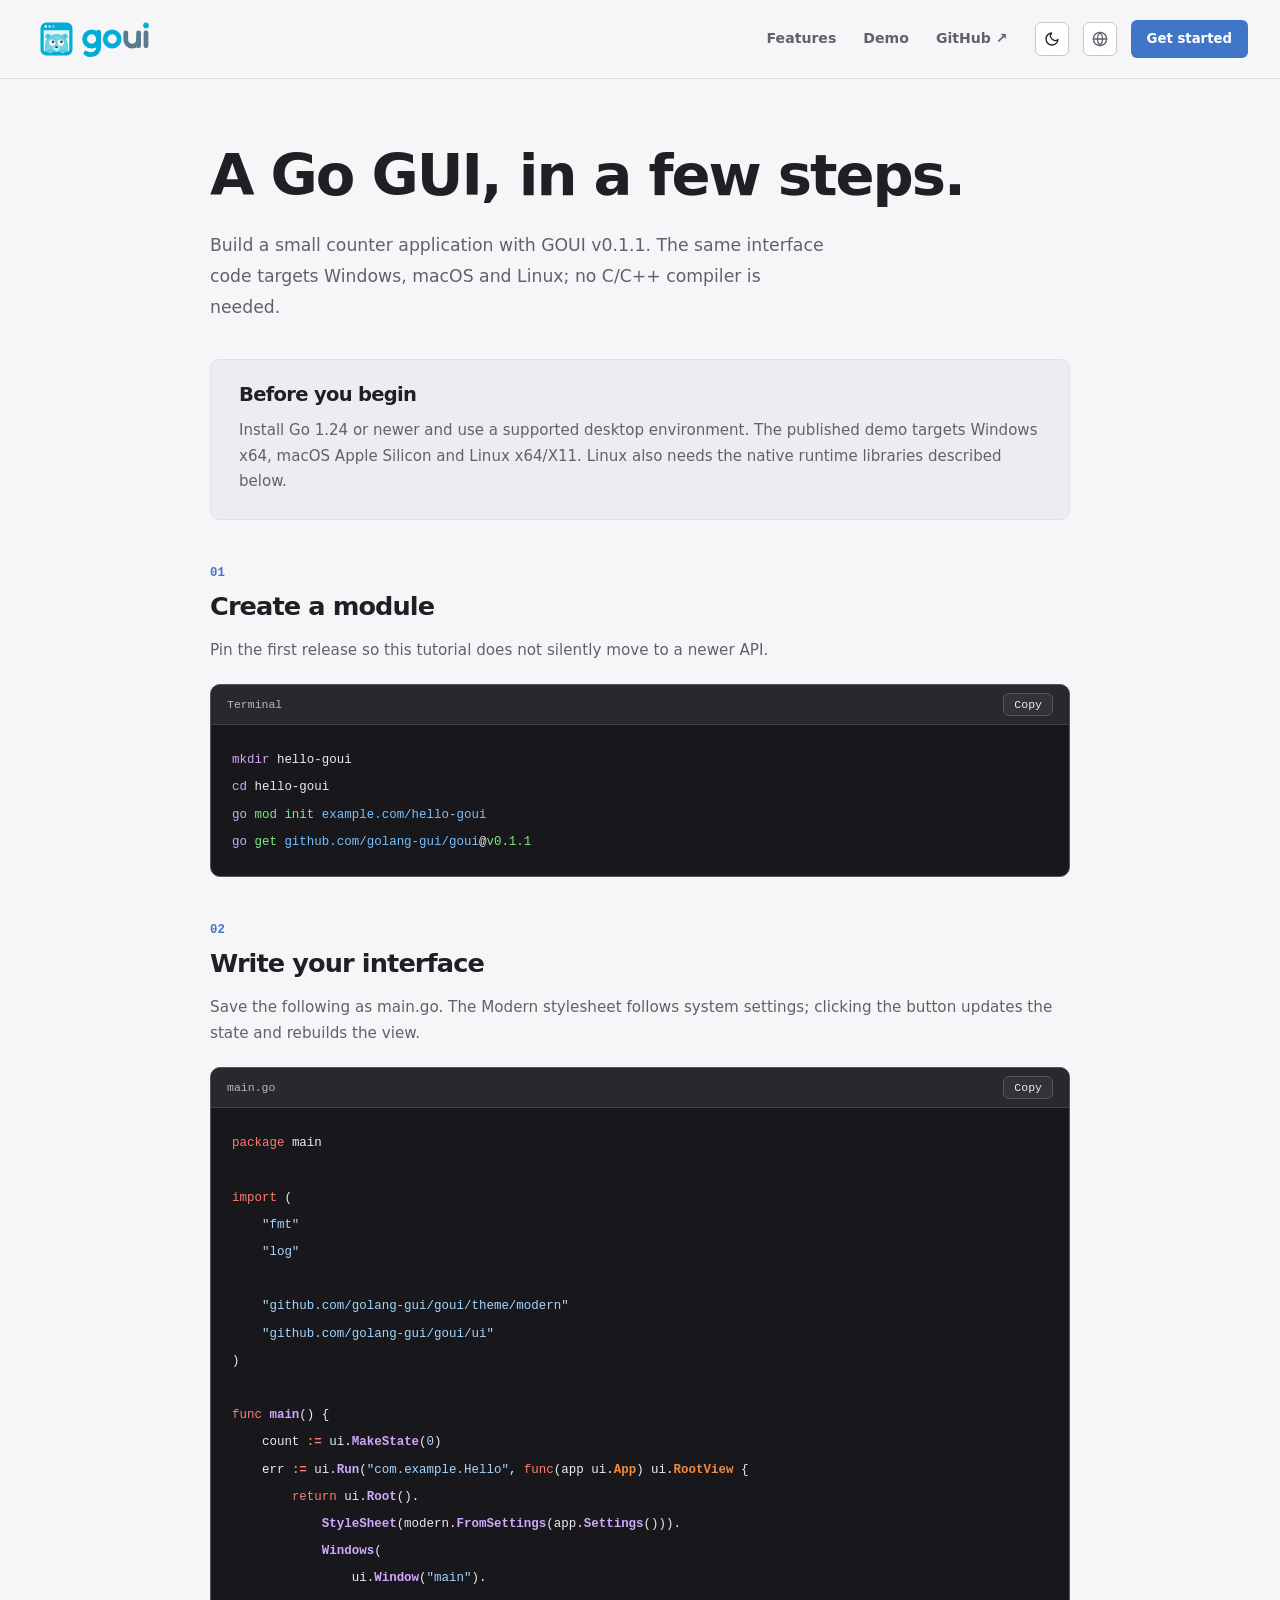
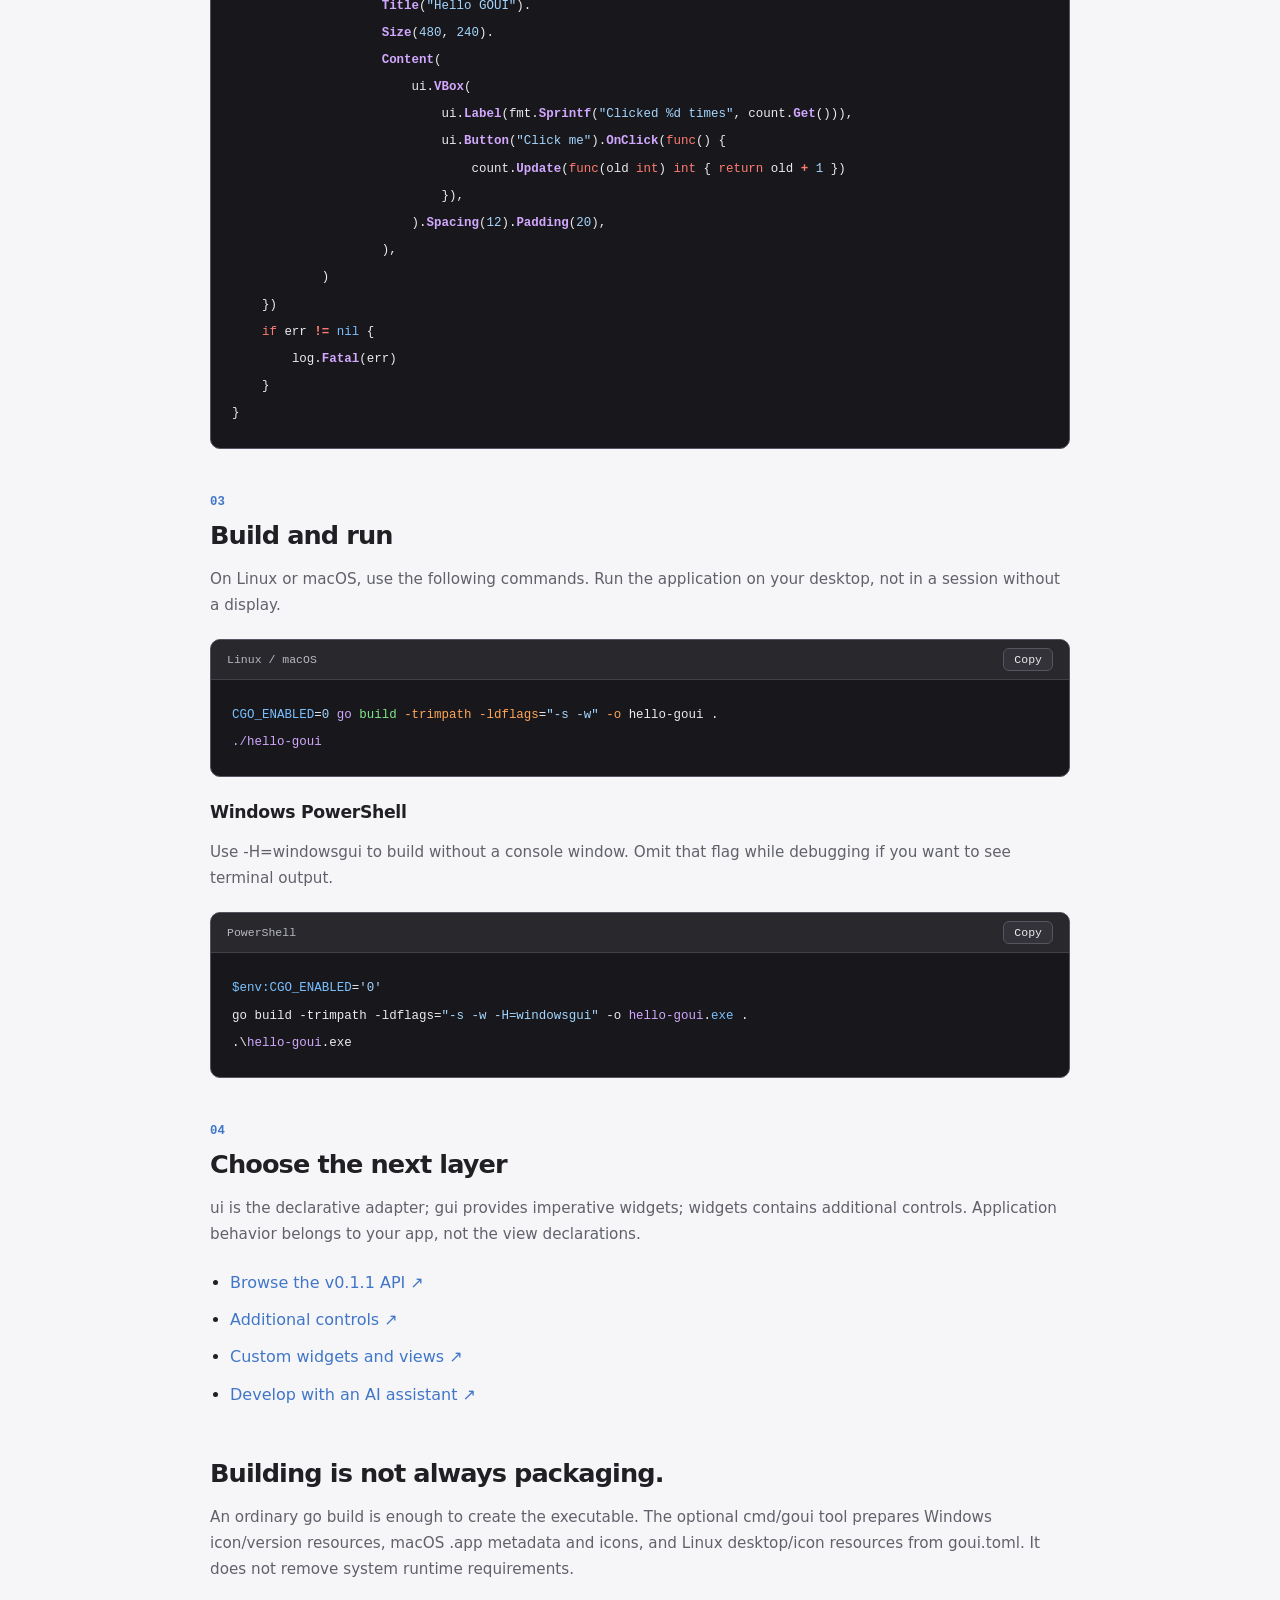
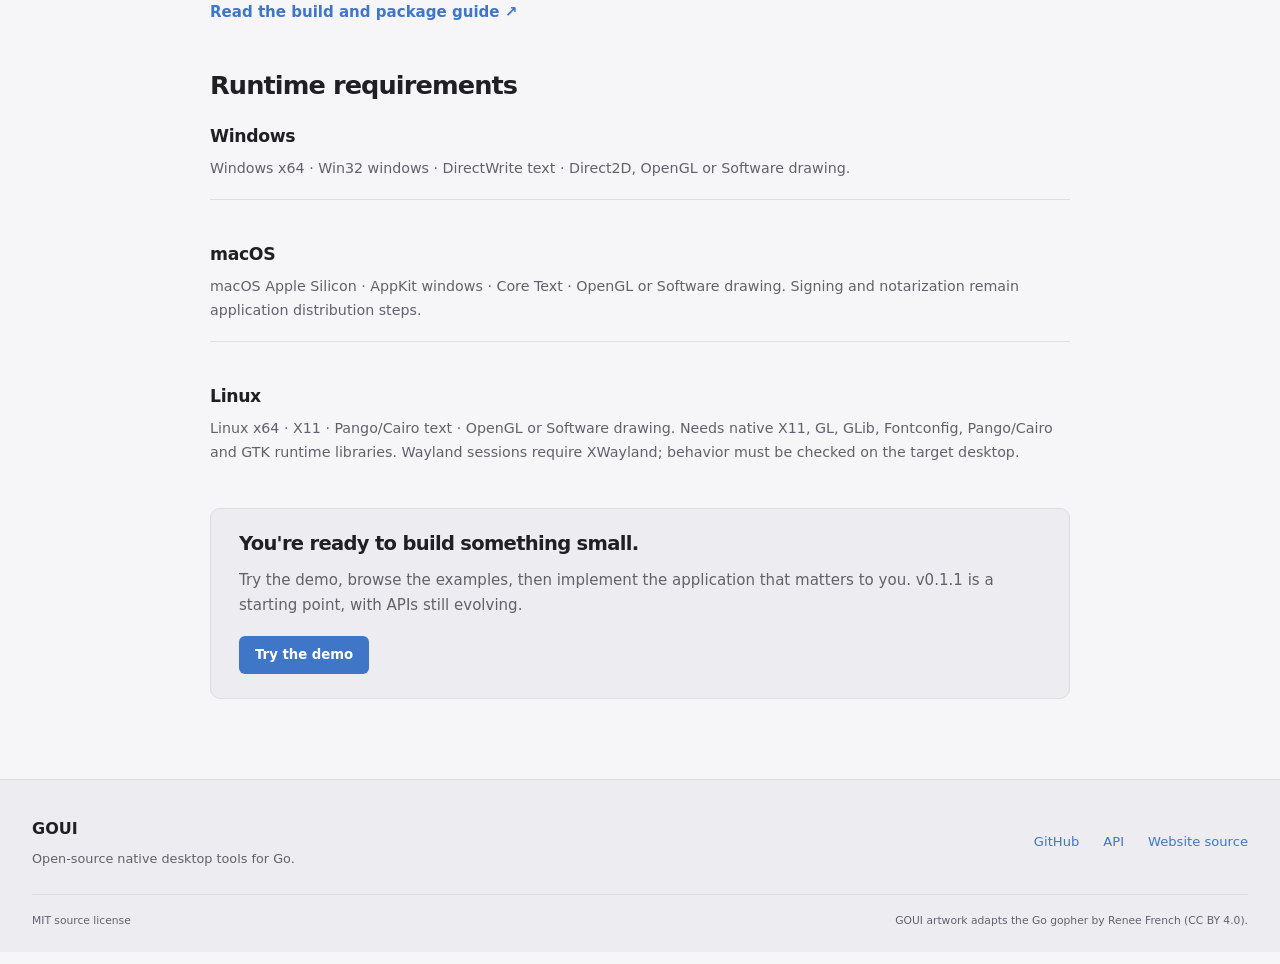
==== commit e05941ea: "Add build-time syntax highlighting for Go and shell code blocks." ====
--- a/getting-started/index.html
+++ b/getting-started/index.html
@@ -65,48 +65,48 @@
 <article class="container tutorial">
   <header class="tutorial-header"><h1>A Go GUI, in a few steps.</h1><p class="hero-lead">Build a small counter application with GOUI v0.1.1. The same interface code targets Windows, macOS and Linux; no C/C&#43;&#43; compiler is needed.</p></header>
   <aside class="notice"><h2>Before you begin</h2><p>Install Go 1.24 or newer and use a supported desktop environment. The published demo targets Windows x64, macOS Apple Silicon and Linux x64/X11. Linux also needs the native runtime libraries described below.</p></aside>
-  <section class="tutorial-step" id="install"><span class="step-number">01</span><h2>Create a module</h2><p>Pin the first release so this tutorial does not silently move to a newer API.</p><div class="code-block"><div class="code-toolbar"><span>Terminal</span><button type="button" data-copy hidden>Copy</button></div><pre><code>mkdir hello-goui
-cd hello-goui
-go mod init example.com/hello-goui
-go get github.com/golang-gui/goui@v0.1.1</code></pre></div></section>
-  <section class="tutorial-step" id="code"><span class="step-number">02</span><h2>Write your interface</h2><p>Save the following as main.go. The Modern stylesheet follows system settings; clicking the button updates the state and rebuilds the view.</p><div class="code-block"><div class="code-toolbar"><span>main.go</span><button type="button" data-copy hidden>Copy</button></div><pre><code>package main
-
-import (
-    &#34;fmt&#34;
-    &#34;log&#34;
-
-    &#34;github.com/golang-gui/goui/theme/modern&#34;
-    &#34;github.com/golang-gui/goui/ui&#34;
-)
-
-func main() {
-    count := ui.MakeState(0)
-    err := ui.Run(&#34;com.example.Hello&#34;, func(app ui.App) ui.RootView {
-        return ui.Root().
-            StyleSheet(modern.FromSettings(app.Settings())).
-            Windows(
-                ui.Window(&#34;main&#34;).
-                    Title(&#34;Hello GOUI&#34;).
-                    Size(480, 240).
-                    Content(
-                        ui.VBox(
-                            ui.Label(fmt.Sprintf(&#34;Clicked %d times&#34;, count.Get())),
-                            ui.Button(&#34;Click me&#34;).OnClick(func() {
-                                count.Update(func(old int) int { return old &#43; 1 })
-                            }),
-                        ).Spacing(12).Padding(20),
-                    ),
-            )
-    })
-    if err != nil {
-        log.Fatal(err)
-    }
-}
-</code></pre></div></section>
-  <section class="tutorial-step" id="build"><span class="step-number">03</span><h2>Build and run</h2><p>On Linux or macOS, use the following commands. Run the application on your desktop, not in a session without a display.</p><div class="code-block"><div class="code-toolbar"><span>Linux / macOS</span><button type="button" data-copy hidden>Copy</button></div><pre><code>CGO_ENABLED=0 go build -trimpath -ldflags=&#34;-s -w&#34; -o hello-goui .
-./hello-goui</code></pre></div><h3>Windows PowerShell</h3><p>Use -H=windowsgui to build without a console window. Omit that flag while debugging if you want to see terminal output.</p><div class="code-block"><div class="code-toolbar"><span>PowerShell</span><button type="button" data-copy hidden>Copy</button></div><pre><code>$env:CGO_ENABLED=&#39;0&#39;
-go build -trimpath -ldflags=&#34;-s -w -H=windowsgui&#34; -o hello-goui.exe .
-.\hello-goui.exe</code></pre></div></section>
+  <section class="tutorial-step" id="install"><span class="step-number">01</span><h2>Create a module</h2><p>Pin the first release so this tutorial does not silently move to a newer API.</p><div class="code-block"><div class="code-toolbar"><span>Terminal</span><button type="button" data-copy hidden>Copy</button></div><pre><code><span class="tok-nb">mkdir</span><span class="tok-w"> </span>hello-goui<span class="tok-w">
+</span><span class="tok-nb">cd</span><span class="tok-w"> </span>hello-goui<span class="tok-w">
+</span><span class="tok-nb">go</span><span class="tok-w"> </span><span class="tok-nt">mod</span><span class="tok-w"> </span><span class="tok-nt">init</span><span class="tok-w"> </span><span class="tok-nv">example.com/hello-goui</span><span class="tok-w">
+</span><span class="tok-nb">go</span><span class="tok-w"> </span><span class="tok-nt">get</span><span class="tok-w"> </span><span class="tok-nv">github.com/golang-gui/goui</span><span class="tok-p">@</span><span class="tok-nt">v0.1.1</span></code></pre></div></section>
+  <section class="tutorial-step" id="code"><span class="step-number">02</span><h2>Write your interface</h2><p>Save the following as main.go. The Modern stylesheet follows system settings; clicking the button updates the state and rebuilds the view.</p><div class="code-block"><div class="code-toolbar"><span>main.go</span><button type="button" data-copy hidden>Copy</button></div><pre><code><span class="tok-kn">package</span><span class="tok-w"> </span><span class="tok-nx">main</span><span class="tok-w">
+</span><span class="tok-w">
+</span><span class="tok-kn">import</span><span class="tok-w"> </span><span class="tok-p">(</span><span class="tok-w">
+</span><span class="tok-w">    </span><span class="tok-s">&#34;fmt&#34;</span><span class="tok-w">
+</span><span class="tok-w">    </span><span class="tok-s">&#34;log&#34;</span><span class="tok-w">
+</span><span class="tok-w">
+</span><span class="tok-w">    </span><span class="tok-s">&#34;github.com/golang-gui/goui/theme/modern&#34;</span><span class="tok-w">
+</span><span class="tok-w">    </span><span class="tok-s">&#34;github.com/golang-gui/goui/ui&#34;</span><span class="tok-w">
+</span><span class="tok-p">)</span><span class="tok-w">
+</span><span class="tok-w">
+</span><span class="tok-kd">func</span><span class="tok-w"> </span><span class="tok-nf">main</span><span class="tok-p">(</span><span class="tok-p">)</span><span class="tok-w"> </span><span class="tok-p">{</span><span class="tok-w">
+</span><span class="tok-w">    </span><span class="tok-nx">count</span><span class="tok-w"> </span><span class="tok-o">:=</span><span class="tok-w"> </span><span class="tok-nx">ui</span><span class="tok-p">.</span><span class="tok-nf">MakeState</span><span class="tok-p">(</span><span class="tok-mi">0</span><span class="tok-p">)</span><span class="tok-w">
+</span><span class="tok-w">    </span><span class="tok-nx">err</span><span class="tok-w"> </span><span class="tok-o">:=</span><span class="tok-w"> </span><span class="tok-nx">ui</span><span class="tok-p">.</span><span class="tok-nf">Run</span><span class="tok-p">(</span><span class="tok-s">&#34;com.example.Hello&#34;</span><span class="tok-p">,</span><span class="tok-w"> </span><span class="tok-kd">func</span><span class="tok-p">(</span><span class="tok-nx">app</span><span class="tok-w"> </span><span class="tok-nx">ui</span><span class="tok-p">.</span><span class="tok-nc">App</span><span class="tok-p">)</span><span class="tok-w"> </span><span class="tok-nx">ui</span><span class="tok-p">.</span><span class="tok-nc">RootView</span><span class="tok-w"> </span><span class="tok-p">{</span><span class="tok-w">
+</span><span class="tok-w">        </span><span class="tok-k">return</span><span class="tok-w"> </span><span class="tok-nx">ui</span><span class="tok-p">.</span><span class="tok-nf">Root</span><span class="tok-p">(</span><span class="tok-p">)</span><span class="tok-p">.</span><span class="tok-w">
+</span><span class="tok-w">            </span><span class="tok-nf">StyleSheet</span><span class="tok-p">(</span><span class="tok-nx">modern</span><span class="tok-p">.</span><span class="tok-nf">FromSettings</span><span class="tok-p">(</span><span class="tok-nx">app</span><span class="tok-p">.</span><span class="tok-nf">Settings</span><span class="tok-p">(</span><span class="tok-p">)</span><span class="tok-p">)</span><span class="tok-p">)</span><span class="tok-p">.</span><span class="tok-w">
+</span><span class="tok-w">            </span><span class="tok-nf">Windows</span><span class="tok-p">(</span><span class="tok-w">
+</span><span class="tok-w">                </span><span class="tok-nx">ui</span><span class="tok-p">.</span><span class="tok-nf">Window</span><span class="tok-p">(</span><span class="tok-s">&#34;main&#34;</span><span class="tok-p">)</span><span class="tok-p">.</span><span class="tok-w">
+</span><span class="tok-w">                    </span><span class="tok-nf">Title</span><span class="tok-p">(</span><span class="tok-s">&#34;Hello GOUI&#34;</span><span class="tok-p">)</span><span class="tok-p">.</span><span class="tok-w">
+</span><span class="tok-w">                    </span><span class="tok-nf">Size</span><span class="tok-p">(</span><span class="tok-mi">480</span><span class="tok-p">,</span><span class="tok-w"> </span><span class="tok-mi">240</span><span class="tok-p">)</span><span class="tok-p">.</span><span class="tok-w">
+</span><span class="tok-w">                    </span><span class="tok-nf">Content</span><span class="tok-p">(</span><span class="tok-w">
+</span><span class="tok-w">                        </span><span class="tok-nx">ui</span><span class="tok-p">.</span><span class="tok-nf">VBox</span><span class="tok-p">(</span><span class="tok-w">
+</span><span class="tok-w">                            </span><span class="tok-nx">ui</span><span class="tok-p">.</span><span class="tok-nf">Label</span><span class="tok-p">(</span><span class="tok-nx">fmt</span><span class="tok-p">.</span><span class="tok-nf">Sprintf</span><span class="tok-p">(</span><span class="tok-s">&#34;Clicked %d times&#34;</span><span class="tok-p">,</span><span class="tok-w"> </span><span class="tok-nx">count</span><span class="tok-p">.</span><span class="tok-nf">Get</span><span class="tok-p">(</span><span class="tok-p">)</span><span class="tok-p">)</span><span class="tok-p">)</span><span class="tok-p">,</span><span class="tok-w">
+</span><span class="tok-w">                            </span><span class="tok-nx">ui</span><span class="tok-p">.</span><span class="tok-nf">Button</span><span class="tok-p">(</span><span class="tok-s">&#34;Click me&#34;</span><span class="tok-p">)</span><span class="tok-p">.</span><span class="tok-nf">OnClick</span><span class="tok-p">(</span><span class="tok-kd">func</span><span class="tok-p">(</span><span class="tok-p">)</span><span class="tok-w"> </span><span class="tok-p">{</span><span class="tok-w">
+</span><span class="tok-w">                                </span><span class="tok-nx">count</span><span class="tok-p">.</span><span class="tok-nf">Update</span><span class="tok-p">(</span><span class="tok-kd">func</span><span class="tok-p">(</span><span class="tok-nx">old</span><span class="tok-w"> </span><span class="tok-kt">int</span><span class="tok-p">)</span><span class="tok-w"> </span><span class="tok-kt">int</span><span class="tok-w"> </span><span class="tok-p">{</span><span class="tok-w"> </span><span class="tok-k">return</span><span class="tok-w"> </span><span class="tok-nx">old</span><span class="tok-w"> </span><span class="tok-o">+</span><span class="tok-w"> </span><span class="tok-mi">1</span><span class="tok-w"> </span><span class="tok-p">}</span><span class="tok-p">)</span><span class="tok-w">
+</span><span class="tok-w">                            </span><span class="tok-p">}</span><span class="tok-p">)</span><span class="tok-p">,</span><span class="tok-w">
+</span><span class="tok-w">                        </span><span class="tok-p">)</span><span class="tok-p">.</span><span class="tok-nf">Spacing</span><span class="tok-p">(</span><span class="tok-mi">12</span><span class="tok-p">)</span><span class="tok-p">.</span><span class="tok-nf">Padding</span><span class="tok-p">(</span><span class="tok-mi">20</span><span class="tok-p">)</span><span class="tok-p">,</span><span class="tok-w">
+</span><span class="tok-w">                    </span><span class="tok-p">)</span><span class="tok-p">,</span><span class="tok-w">
+</span><span class="tok-w">            </span><span class="tok-p">)</span><span class="tok-w">
+</span><span class="tok-w">    </span><span class="tok-p">}</span><span class="tok-p">)</span><span class="tok-w">
+</span><span class="tok-w">    </span><span class="tok-k">if</span><span class="tok-w"> </span><span class="tok-nx">err</span><span class="tok-w"> </span><span class="tok-o">!=</span><span class="tok-w"> </span><span class="tok-kc">nil</span><span class="tok-w"> </span><span class="tok-p">{</span><span class="tok-w">
+</span><span class="tok-w">        </span><span class="tok-nx">log</span><span class="tok-p">.</span><span class="tok-nf">Fatal</span><span class="tok-p">(</span><span class="tok-nx">err</span><span class="tok-p">)</span><span class="tok-w">
+</span><span class="tok-w">    </span><span class="tok-p">}</span><span class="tok-w">
+</span><span class="tok-p">}</span><span class="tok-w">
+</span></code></pre></div></section>
+  <section class="tutorial-step" id="build"><span class="step-number">03</span><h2>Build and run</h2><p>On Linux or macOS, use the following commands. Run the application on your desktop, not in a session without a display.</p><div class="code-block"><div class="code-toolbar"><span>Linux / macOS</span><button type="button" data-copy hidden>Copy</button></div><pre><code><span class="tok-nv">CGO_ENABLED</span><span class="tok-p">=</span><span class="tok-mi">0</span><span class="tok-w"> </span><span class="tok-nb">go</span><span class="tok-w"> </span><span class="tok-nt">build</span><span class="tok-w"> </span><span class="tok-na">-trimpath</span><span class="tok-w"> </span><span class="tok-na">-ldflags</span><span class="tok-p">=</span><span class="tok-s2">&#34;-s -w&#34;</span><span class="tok-w"> </span><span class="tok-na">-o</span><span class="tok-w"> </span>hello-goui<span class="tok-w"> </span>.<span class="tok-w">
+</span><span class="tok-nb">./hello-goui</span></code></pre></div><h3>Windows PowerShell</h3><p>Use -H=windowsgui to build without a console window. Omit that flag while debugging if you want to see terminal output.</p><div class="code-block"><div class="code-toolbar"><span>PowerShell</span><button type="button" data-copy hidden>Copy</button></div><pre><code><span class="tok-nv">$env:CGO_ENABLED</span><span class="tok-p">=</span><span class="tok-s1">&#39;0&#39;</span>
+<span class="tok-n">go</span> <span class="tok-n">build</span> <span class="tok-n">-trimpath</span> <span class="tok-n">-ldflags</span><span class="tok-p">=</span><span class="tok-s2">&#34;</span><span class="tok-s2">-s -w -H=windowsgui</span><span class="tok-s2">&#34;</span> <span class="tok-n">-o</span> <span class="tok-nb">hello-goui</span><span class="tok-p">.</span><span class="tok-py">exe</span> <span class="tok-p">.</span>
+<span class="tok-p">.</span><span class="tok-p">\</span><span class="tok-nb">hello-goui</span><span class="tok-p">.</span><span class="tok-n">exe</span></code></pre></div></section>
   <section class="tutorial-step" id="next"><span class="step-number">04</span><h2>Choose the next layer</h2><p>ui is the declarative adapter; gui provides imperative widgets; widgets contains additional controls. Application behavior belongs to your app, not the view declarations.</p><ul class="resource-links"><li><a href="https://pkg.go.dev/github.com/golang-gui/goui@v0.1.1">Browse the v0.1.1 API <span aria-hidden="true">↗</span></a></li><li><a href="https://github.com/golang-gui/goui/tree/v0.1.1/widgets">Additional controls <span aria-hidden="true">↗</span></a></li><li><a href="https://github.com/golang-gui/goui/blob/v0.1.1/doc/CustomWidgetView.md">Custom widgets and views <span aria-hidden="true">↗</span></a></li><li><a href="https://github.com/golang-gui/goui/blob/v0.1.1/skills/INSTALL.md">Develop with an AI assistant <span aria-hidden="true">↗</span></a></li></ul></section>
   <section class="tutorial-step"><h2>Building is not always packaging.</h2><p>An ordinary go build is enough to create the executable. The optional cmd/goui tool prepares Windows icon/version resources, macOS .app metadata and icons, and Linux desktop/icon resources from goui.toml. It does not remove system runtime requirements.</p><a class="text-link" href="https://github.com/golang-gui/goui/blob/v0.1.1/cmd/goui/README.md">Read the build and package guide <span aria-hidden="true">↗</span></a></section>
   <section class="tutorial-step" id="requirements"><h2>Runtime requirements</h2><div class="platform-list"><article><h3>Windows</h3><p>Windows x64 · Win32 windows · DirectWrite text · Direct2D, OpenGL or Software drawing.</p></article><article><h3>macOS</h3><p>macOS Apple Silicon · AppKit windows · Core Text · OpenGL or Software drawing. Signing and notarization remain application distribution steps.</p></article><article><h3>Linux</h3><p>Linux x64 · X11 · Pango/Cairo text · OpenGL or Software drawing. Needs native X11, GL, GLib, Fontconfig, Pango/Cairo and GTK runtime libraries. Wayland sessions require XWayland; behavior must be checked on the target desktop.</p></article></div></section>
--- a/assets/site.css
+++ b/assets/site.css
@@ -1227,3 +1227,82 @@
     animation: none;
   }
 }
+
+/* ---- Code highlighting: chroma github-dark tokens, generated via
+   `go run ./cmd/site -highlight-css`; class prefix tok- under
+   .code-block and .install-line. ---- */
+/* Error */ .code-block .tok-err, .install-line .tok-err { color: #f85149 }
+/* Keyword */ .code-block .tok-k, .install-line .tok-k { color: #ff7b72 }
+/* KeywordConstant */ .code-block .tok-kc, .install-line .tok-kc { color: #79c0ff }
+/* KeywordDeclaration */ .code-block .tok-kd, .install-line .tok-kd { color: #ff7b72 }
+/* KeywordNamespace */ .code-block .tok-kn, .install-line .tok-kn { color: #ff7b72 }
+/* KeywordPseudo */ .code-block .tok-kp, .install-line .tok-kp { color: #79c0ff }
+/* KeywordReserved */ .code-block .tok-kr, .install-line .tok-kr { color: #ff7b72 }
+/* KeywordType */ .code-block .tok-kt, .install-line .tok-kt { color: #ff7b72 }
+/* NameClass */ .code-block .tok-nc, .install-line .tok-nc { color: #f0883e; font-weight: bold }
+/* NameConstant */ .code-block .tok-no, .install-line .tok-no { color: #79c0ff; font-weight: bold }
+/* NameDecorator */ .code-block .tok-nd, .install-line .tok-nd { color: #d2a8ff; font-weight: bold }
+/* NameEntity */ .code-block .tok-ni, .install-line .tok-ni { color: #ffa657 }
+/* NameException */ .code-block .tok-ne, .install-line .tok-ne { color: #f0883e; font-weight: bold }
+/* NameLabel */ .code-block .tok-nl, .install-line .tok-nl { color: #79c0ff; font-weight: bold }
+/* NameNamespace */ .code-block .tok-nn, .install-line .tok-nn { color: #ff7b72 }
+/* NameProperty */ .code-block .tok-py, .install-line .tok-py { color: #79c0ff }
+/* NameTag */ .code-block .tok-nt, .install-line .tok-nt { color: #7ee787 }
+/* NameVariable */ .code-block .tok-nv, .install-line .tok-nv { color: #79c0ff }
+/* NameVariableClass */ .code-block .tok-vc, .install-line .tok-vc { color: #79c0ff }
+/* NameVariableGlobal */ .code-block .tok-vg, .install-line .tok-vg { color: #79c0ff }
+/* NameVariableInstance */ .code-block .tok-vi, .install-line .tok-vi { color: #79c0ff }
+/* NameVariableMagic */ .code-block .tok-vm, .install-line .tok-vm { color: #79c0ff }
+/* NameFunction */ .code-block .tok-nf, .install-line .tok-nf { color: #d2a8ff; font-weight: bold }
+/* NameFunctionMagic */ .code-block .tok-fm, .install-line .tok-fm { color: #d2a8ff; font-weight: bold }
+/* Literal */ .code-block .tok-l, .install-line .tok-l { color: #a5d6ff }
+/* LiteralDate */ .code-block .tok-ld, .install-line .tok-ld { color: #79c0ff }
+/* LiteralString */ .code-block .tok-s, .install-line .tok-s { color: #a5d6ff }
+/* LiteralStringAffix */ .code-block .tok-sa, .install-line .tok-sa { color: #79c0ff }
+/* LiteralStringBacktick */ .code-block .tok-sb, .install-line .tok-sb { color: #a5d6ff }
+/* LiteralStringChar */ .code-block .tok-sc, .install-line .tok-sc { color: #a5d6ff }
+/* LiteralStringDelimiter */ .code-block .tok-dl, .install-line .tok-dl { color: #79c0ff }
+/* LiteralStringDoc */ .code-block .tok-sd, .install-line .tok-sd { color: #a5d6ff }
+/* LiteralStringDouble */ .code-block .tok-s2, .install-line .tok-s2 { color: #a5d6ff }
+/* LiteralStringEscape */ .code-block .tok-se, .install-line .tok-se { color: #79c0ff }
+/* LiteralStringHeredoc */ .code-block .tok-sh, .install-line .tok-sh { color: #79c0ff }
+/* LiteralStringInterpol */ .code-block .tok-si, .install-line .tok-si { color: #a5d6ff }
+/* LiteralStringOther */ .code-block .tok-sx, .install-line .tok-sx { color: #a5d6ff }
+/* LiteralStringRegex */ .code-block .tok-sr, .install-line .tok-sr { color: #79c0ff }
+/* LiteralStringSingle */ .code-block .tok-s1, .install-line .tok-s1 { color: #a5d6ff }
+/* LiteralStringSymbol */ .code-block .tok-ss, .install-line .tok-ss { color: #a5d6ff }
+/* LiteralNumber */ .code-block .tok-m, .install-line .tok-m { color: #a5d6ff }
+/* LiteralNumberBin */ .code-block .tok-mb, .install-line .tok-mb { color: #a5d6ff }
+/* LiteralNumberFloat */ .code-block .tok-mf, .install-line .tok-mf { color: #a5d6ff }
+/* LiteralNumberHex */ .code-block .tok-mh, .install-line .tok-mh { color: #a5d6ff }
+/* LiteralNumberInteger */ .code-block .tok-mi, .install-line .tok-mi { color: #a5d6ff }
+/* LiteralNumberIntegerLong */ .code-block .tok-il, .install-line .tok-il { color: #a5d6ff }
+/* LiteralNumberOct */ .code-block .tok-mo, .install-line .tok-mo { color: #a5d6ff }
+/* Operator */ .code-block .tok-o, .install-line .tok-o { color: #ff7b72; font-weight: bold }
+/* OperatorWord */ .code-block .tok-ow, .install-line .tok-ow { color: #ff7b72; font-weight: bold }
+/* OperatorReserved */ .code-block .tok-or, .install-line .tok-or { color: #ff7b72; font-weight: bold }
+/* Comment */ .code-block .tok-c, .install-line .tok-c { color: #8b949e; font-style: italic }
+/* CommentHashbang */ .code-block .tok-ch, .install-line .tok-ch { color: #8b949e; font-style: italic }
+/* CommentMultiline */ .code-block .tok-cm, .install-line .tok-cm { color: #8b949e; font-style: italic }
+/* CommentSingle */ .code-block .tok-c1, .install-line .tok-c1 { color: #8b949e; font-style: italic }
+/* CommentSpecial */ .code-block .tok-cs, .install-line .tok-cs { color: #8b949e; font-weight: bold; font-style: italic }
+/* CommentPreproc */ .code-block .tok-cp, .install-line .tok-cp { color: #8b949e; font-weight: bold; font-style: italic }
+/* CommentPreprocFile */ .code-block .tok-cpf, .install-line .tok-cpf { color: #8b949e; font-weight: bold; font-style: italic }
+/* GenericDeleted */ .code-block .tok-gd, .install-line .tok-gd { color: #ffa198; background-color: #490202 }
+/* GenericEmph */ .code-block .tok-ge, .install-line .tok-ge { font-style: italic }
+/* GenericError */ .code-block .tok-gr, .install-line .tok-gr { color: #ffa198 }
+/* GenericHeading */ .code-block .tok-gh, .install-line .tok-gh { color: #79c0ff; font-weight: bold }
+/* GenericInserted */ .code-block .tok-gi, .install-line .tok-gi { color: #56d364; background-color: #0f5323 }
+/* GenericOutput */ .code-block .tok-go, .install-line .tok-go { color: #8b949e }
+/* GenericPrompt */ .code-block .tok-gp, .install-line .tok-gp { color: #8b949e }
+/* GenericStrong */ .code-block .tok-gs, .install-line .tok-gs { font-weight: bold }
+/* GenericSubheading */ .code-block .tok-gu, .install-line .tok-gu { color: #79c0ff }
+/* GenericTraceback */ .code-block .tok-gt, .install-line .tok-gt { color: #ff7b72 }
+/* GenericUnderline */ .code-block .tok-gl, .install-line .tok-gl { text-decoration: underline }
+/* TextWhitespace */ .code-block .tok-w, .install-line .tok-w { color: #6e7681 }
+
+
+/* Manual additions: github-dark omits NameBuiltin and NameAttribute, which
+   the shell tokenizer uses for command words and flags. */
+.code-block .tok-nb, .install-line .tok-nb { color: #d2a8ff }
+.code-block .tok-na, .install-line .tok-na { color: #ffa657 }
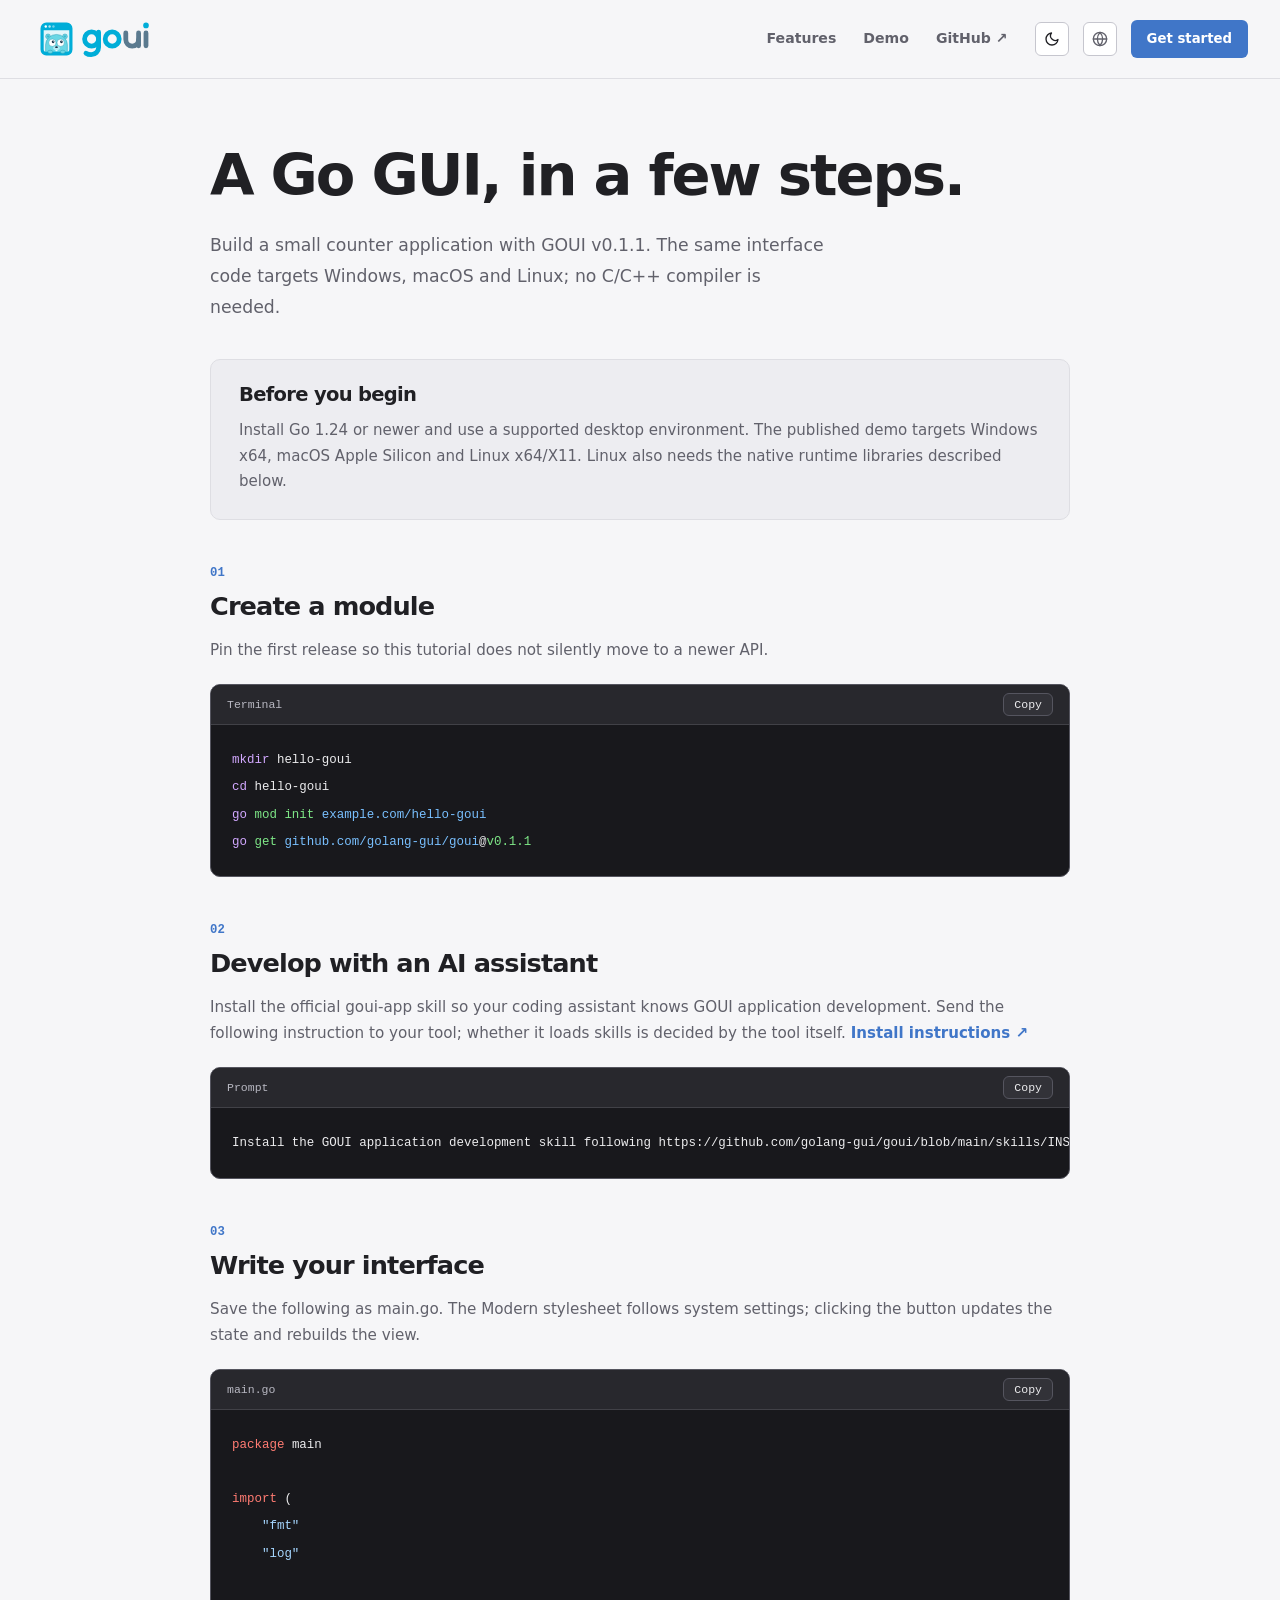
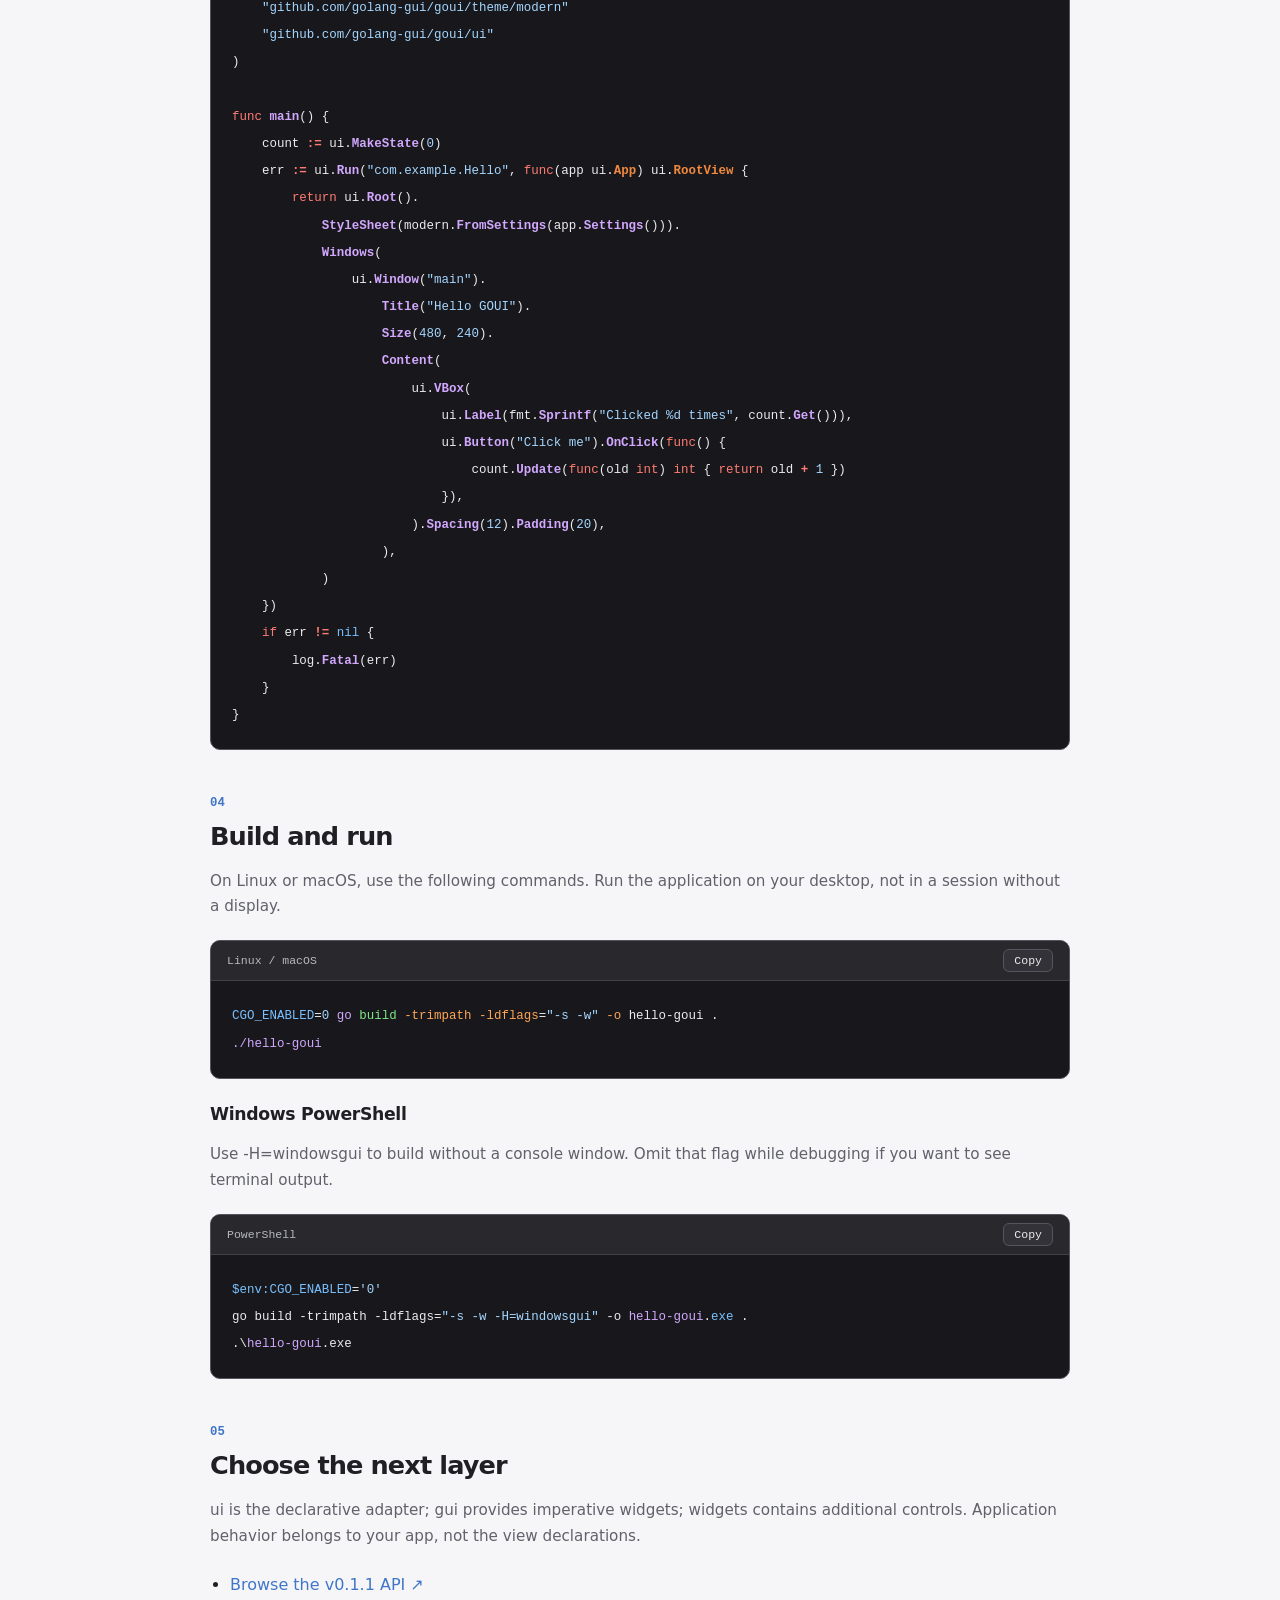
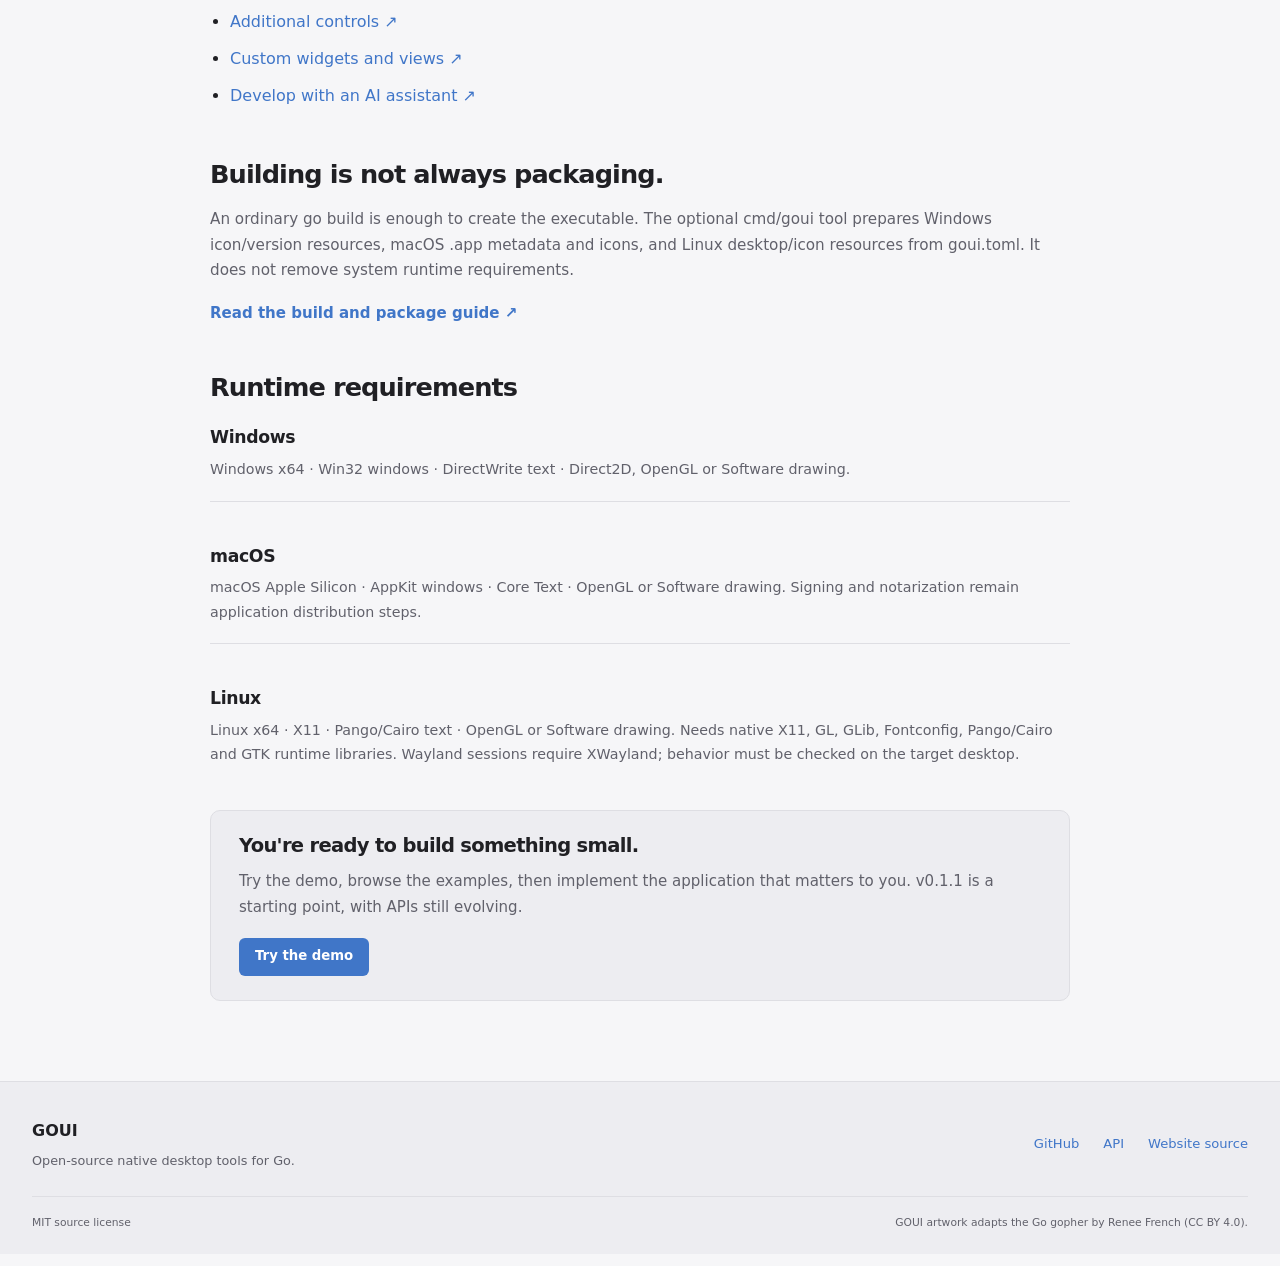
==== commit 973ffd2c: "Add AI-assisted development section and skill install prompt." ====
--- a/getting-started/index.html
+++ b/getting-started/index.html
@@ -33,7 +33,7 @@
 (function(){var t;try{t=localStorage.getItem("theme")}catch(e){}if(t!=="light"&&t!=="dark"){t=window.matchMedia("(prefers-color-scheme: dark)").matches?"dark":"light"}document.documentElement.dataset.theme=t})();
 </script>
   <script src="/assets/site.js" defer></script>
-  <script type="application/ld+json">{"@context":"https://schema.org","@id":"https://golang-gui.github.io/#project","@type":"SoftwareSourceCode","author":{"@type":"Organization","name":"golang-gui","url":"https://golang-gui.github.io/"},"codeRepository":"https://github.com/golang-gui/goui","description":"Build lightweight, modern desktop apps in Go with GOUI. A native Golang GUI framework for Windows, macOS and Linux, without cgo, GCC or a browser engine.","license":"https://opensource.org/license/mit","name":"GOUI","programmingLanguage":"Go","runtimePlatform":"Windows, macOS, Linux / X11","url":"https://golang-gui.github.io/","version":"v0.1.1"}</script>
+  <script type="application/ld+json">{"@context":"https://schema.org","@id":"https://golang-gui.github.io/#project","@type":"SoftwareSourceCode","author":{"@type":"Organization","name":"golang-gui","url":"https://golang-gui.github.io/"},"codeRepository":"https://github.com/golang-gui/goui","description":"Build lightweight, modern desktop apps in Go with GOUI. A native Golang GUI framework for Windows, macOS and Linux, without cgo, GCC or a browser engine. Ships an AI skill, semantic UI snapshots for plain-text models, and an opt-in local automation protocol.","license":"https://opensource.org/license/mit","name":"GOUI","programmingLanguage":"Go","runtimePlatform":"Windows, macOS, Linux / X11","url":"https://golang-gui.github.io/","version":"v0.1.1"}</script>
 </head>
 <body data-copy-label="Copy" data-copied-label="Copied" data-copy-failed="Copy unavailable. Select the code and copy it manually.">
   <a class="skip-link" href="#main">Skip to content</a>
@@ -69,7 +69,8 @@
 </span><span class="tok-nb">cd</span><span class="tok-w"> </span>hello-goui<span class="tok-w">
 </span><span class="tok-nb">go</span><span class="tok-w"> </span><span class="tok-nt">mod</span><span class="tok-w"> </span><span class="tok-nt">init</span><span class="tok-w"> </span><span class="tok-nv">example.com/hello-goui</span><span class="tok-w">
 </span><span class="tok-nb">go</span><span class="tok-w"> </span><span class="tok-nt">get</span><span class="tok-w"> </span><span class="tok-nv">github.com/golang-gui/goui</span><span class="tok-p">@</span><span class="tok-nt">v0.1.1</span></code></pre></div></section>
-  <section class="tutorial-step" id="code"><span class="step-number">02</span><h2>Write your interface</h2><p>Save the following as main.go. The Modern stylesheet follows system settings; clicking the button updates the state and rebuilds the view.</p><div class="code-block"><div class="code-toolbar"><span>main.go</span><button type="button" data-copy hidden>Copy</button></div><pre><code><span class="tok-kn">package</span><span class="tok-w"> </span><span class="tok-nx">main</span><span class="tok-w">
+  <section class="tutorial-step" id="ai"><span class="step-number">02</span><h2>Develop with an AI assistant</h2><p>Install the official goui-app skill so your coding assistant knows GOUI application development. Send the following instruction to your tool; whether it loads skills is decided by the tool itself. <a class="text-link" href="https://github.com/golang-gui/goui/blob/v0.1.1/skills/INSTALL.md">Install instructions <span aria-hidden="true">↗</span></a></p><div class="code-block"><div class="code-toolbar"><span>Prompt</span><button type="button" data-copy hidden>Copy</button></div><pre><code>Install the GOUI application development skill following https://github.com/golang-gui/goui/blob/main/skills/INSTALL.md.</code></pre></div></section>
+  <section class="tutorial-step" id="code"><span class="step-number">03</span><h2>Write your interface</h2><p>Save the following as main.go. The Modern stylesheet follows system settings; clicking the button updates the state and rebuilds the view.</p><div class="code-block"><div class="code-toolbar"><span>main.go</span><button type="button" data-copy hidden>Copy</button></div><pre><code><span class="tok-kn">package</span><span class="tok-w"> </span><span class="tok-nx">main</span><span class="tok-w">
 </span><span class="tok-w">
 </span><span class="tok-kn">import</span><span class="tok-w"> </span><span class="tok-p">(</span><span class="tok-w">
 </span><span class="tok-w">    </span><span class="tok-s">&#34;fmt&#34;</span><span class="tok-w">
@@ -103,11 +104,11 @@
 </span><span class="tok-w">    </span><span class="tok-p">}</span><span class="tok-w">
 </span><span class="tok-p">}</span><span class="tok-w">
 </span></code></pre></div></section>
-  <section class="tutorial-step" id="build"><span class="step-number">03</span><h2>Build and run</h2><p>On Linux or macOS, use the following commands. Run the application on your desktop, not in a session without a display.</p><div class="code-block"><div class="code-toolbar"><span>Linux / macOS</span><button type="button" data-copy hidden>Copy</button></div><pre><code><span class="tok-nv">CGO_ENABLED</span><span class="tok-p">=</span><span class="tok-mi">0</span><span class="tok-w"> </span><span class="tok-nb">go</span><span class="tok-w"> </span><span class="tok-nt">build</span><span class="tok-w"> </span><span class="tok-na">-trimpath</span><span class="tok-w"> </span><span class="tok-na">-ldflags</span><span class="tok-p">=</span><span class="tok-s2">&#34;-s -w&#34;</span><span class="tok-w"> </span><span class="tok-na">-o</span><span class="tok-w"> </span>hello-goui<span class="tok-w"> </span>.<span class="tok-w">
+  <section class="tutorial-step" id="build"><span class="step-number">04</span><h2>Build and run</h2><p>On Linux or macOS, use the following commands. Run the application on your desktop, not in a session without a display.</p><div class="code-block"><div class="code-toolbar"><span>Linux / macOS</span><button type="button" data-copy hidden>Copy</button></div><pre><code><span class="tok-nv">CGO_ENABLED</span><span class="tok-p">=</span><span class="tok-mi">0</span><span class="tok-w"> </span><span class="tok-nb">go</span><span class="tok-w"> </span><span class="tok-nt">build</span><span class="tok-w"> </span><span class="tok-na">-trimpath</span><span class="tok-w"> </span><span class="tok-na">-ldflags</span><span class="tok-p">=</span><span class="tok-s2">&#34;-s -w&#34;</span><span class="tok-w"> </span><span class="tok-na">-o</span><span class="tok-w"> </span>hello-goui<span class="tok-w"> </span>.<span class="tok-w">
 </span><span class="tok-nb">./hello-goui</span></code></pre></div><h3>Windows PowerShell</h3><p>Use -H=windowsgui to build without a console window. Omit that flag while debugging if you want to see terminal output.</p><div class="code-block"><div class="code-toolbar"><span>PowerShell</span><button type="button" data-copy hidden>Copy</button></div><pre><code><span class="tok-nv">$env:CGO_ENABLED</span><span class="tok-p">=</span><span class="tok-s1">&#39;0&#39;</span>
 <span class="tok-n">go</span> <span class="tok-n">build</span> <span class="tok-n">-trimpath</span> <span class="tok-n">-ldflags</span><span class="tok-p">=</span><span class="tok-s2">&#34;</span><span class="tok-s2">-s -w -H=windowsgui</span><span class="tok-s2">&#34;</span> <span class="tok-n">-o</span> <span class="tok-nb">hello-goui</span><span class="tok-p">.</span><span class="tok-py">exe</span> <span class="tok-p">.</span>
 <span class="tok-p">.</span><span class="tok-p">\</span><span class="tok-nb">hello-goui</span><span class="tok-p">.</span><span class="tok-n">exe</span></code></pre></div></section>
-  <section class="tutorial-step" id="next"><span class="step-number">04</span><h2>Choose the next layer</h2><p>ui is the declarative adapter; gui provides imperative widgets; widgets contains additional controls. Application behavior belongs to your app, not the view declarations.</p><ul class="resource-links"><li><a href="https://pkg.go.dev/github.com/golang-gui/goui@v0.1.1">Browse the v0.1.1 API <span aria-hidden="true">↗</span></a></li><li><a href="https://github.com/golang-gui/goui/tree/v0.1.1/widgets">Additional controls <span aria-hidden="true">↗</span></a></li><li><a href="https://github.com/golang-gui/goui/blob/v0.1.1/doc/CustomWidgetView.md">Custom widgets and views <span aria-hidden="true">↗</span></a></li><li><a href="https://github.com/golang-gui/goui/blob/v0.1.1/skills/INSTALL.md">Develop with an AI assistant <span aria-hidden="true">↗</span></a></li></ul></section>
+  <section class="tutorial-step" id="next"><span class="step-number">05</span><h2>Choose the next layer</h2><p>ui is the declarative adapter; gui provides imperative widgets; widgets contains additional controls. Application behavior belongs to your app, not the view declarations.</p><ul class="resource-links"><li><a href="https://pkg.go.dev/github.com/golang-gui/goui@v0.1.1">Browse the v0.1.1 API <span aria-hidden="true">↗</span></a></li><li><a href="https://github.com/golang-gui/goui/tree/v0.1.1/widgets">Additional controls <span aria-hidden="true">↗</span></a></li><li><a href="https://github.com/golang-gui/goui/blob/v0.1.1/doc/CustomWidgetView.md">Custom widgets and views <span aria-hidden="true">↗</span></a></li><li><a href="https://github.com/golang-gui/goui/blob/v0.1.1/skills/INSTALL.md">Develop with an AI assistant <span aria-hidden="true">↗</span></a></li></ul></section>
   <section class="tutorial-step"><h2>Building is not always packaging.</h2><p>An ordinary go build is enough to create the executable. The optional cmd/goui tool prepares Windows icon/version resources, macOS .app metadata and icons, and Linux desktop/icon resources from goui.toml. It does not remove system runtime requirements.</p><a class="text-link" href="https://github.com/golang-gui/goui/blob/v0.1.1/cmd/goui/README.md">Read the build and package guide <span aria-hidden="true">↗</span></a></section>
   <section class="tutorial-step" id="requirements"><h2>Runtime requirements</h2><div class="platform-list"><article><h3>Windows</h3><p>Windows x64 · Win32 windows · DirectWrite text · Direct2D, OpenGL or Software drawing.</p></article><article><h3>macOS</h3><p>macOS Apple Silicon · AppKit windows · Core Text · OpenGL or Software drawing. Signing and notarization remain application distribution steps.</p></article><article><h3>Linux</h3><p>Linux x64 · X11 · Pango/Cairo text · OpenGL or Software drawing. Needs native X11, GL, GLib, Fontconfig, Pango/Cairo and GTK runtime libraries. Wayland sessions require XWayland; behavior must be checked on the target desktop.</p></article></div></section>
   <aside class="notice"><h2>You&#39;re ready to build something small.</h2><p>Try the demo, browse the examples, then implement the application that matters to you. v0.1.1 is a starting point, with APIs still evolving.</p><a class="button button-small" href="/#demo">Try the demo</a></aside>
--- a/assets/site.css
+++ b/assets/site.css
@@ -539,6 +539,12 @@
 .reasons p {
   font-size: 0.94rem;
   margin-bottom: 0;
+}
+.ai-prompt {
+  margin-bottom: 44px;
+}
+.ai-prompt code {
+  font-size: 0.86rem;
 }
 .feature-grid {
   display: grid;
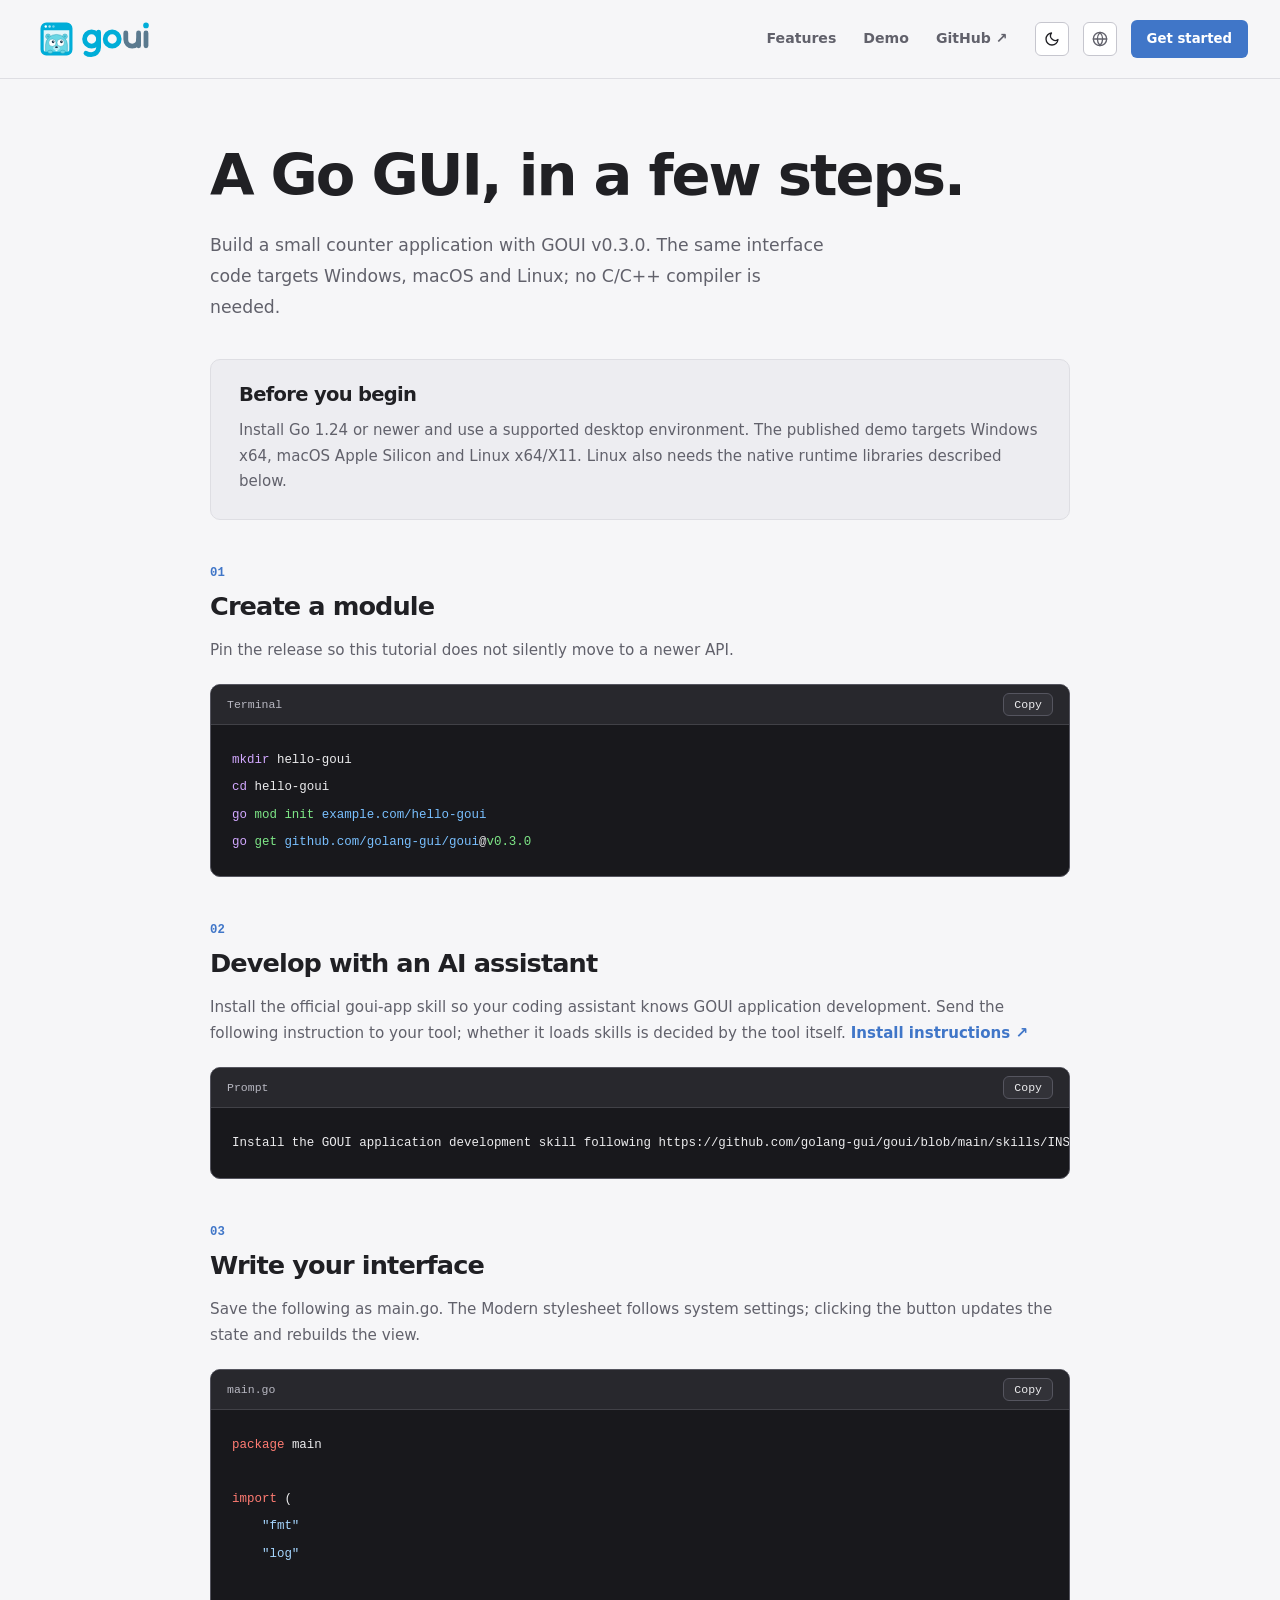
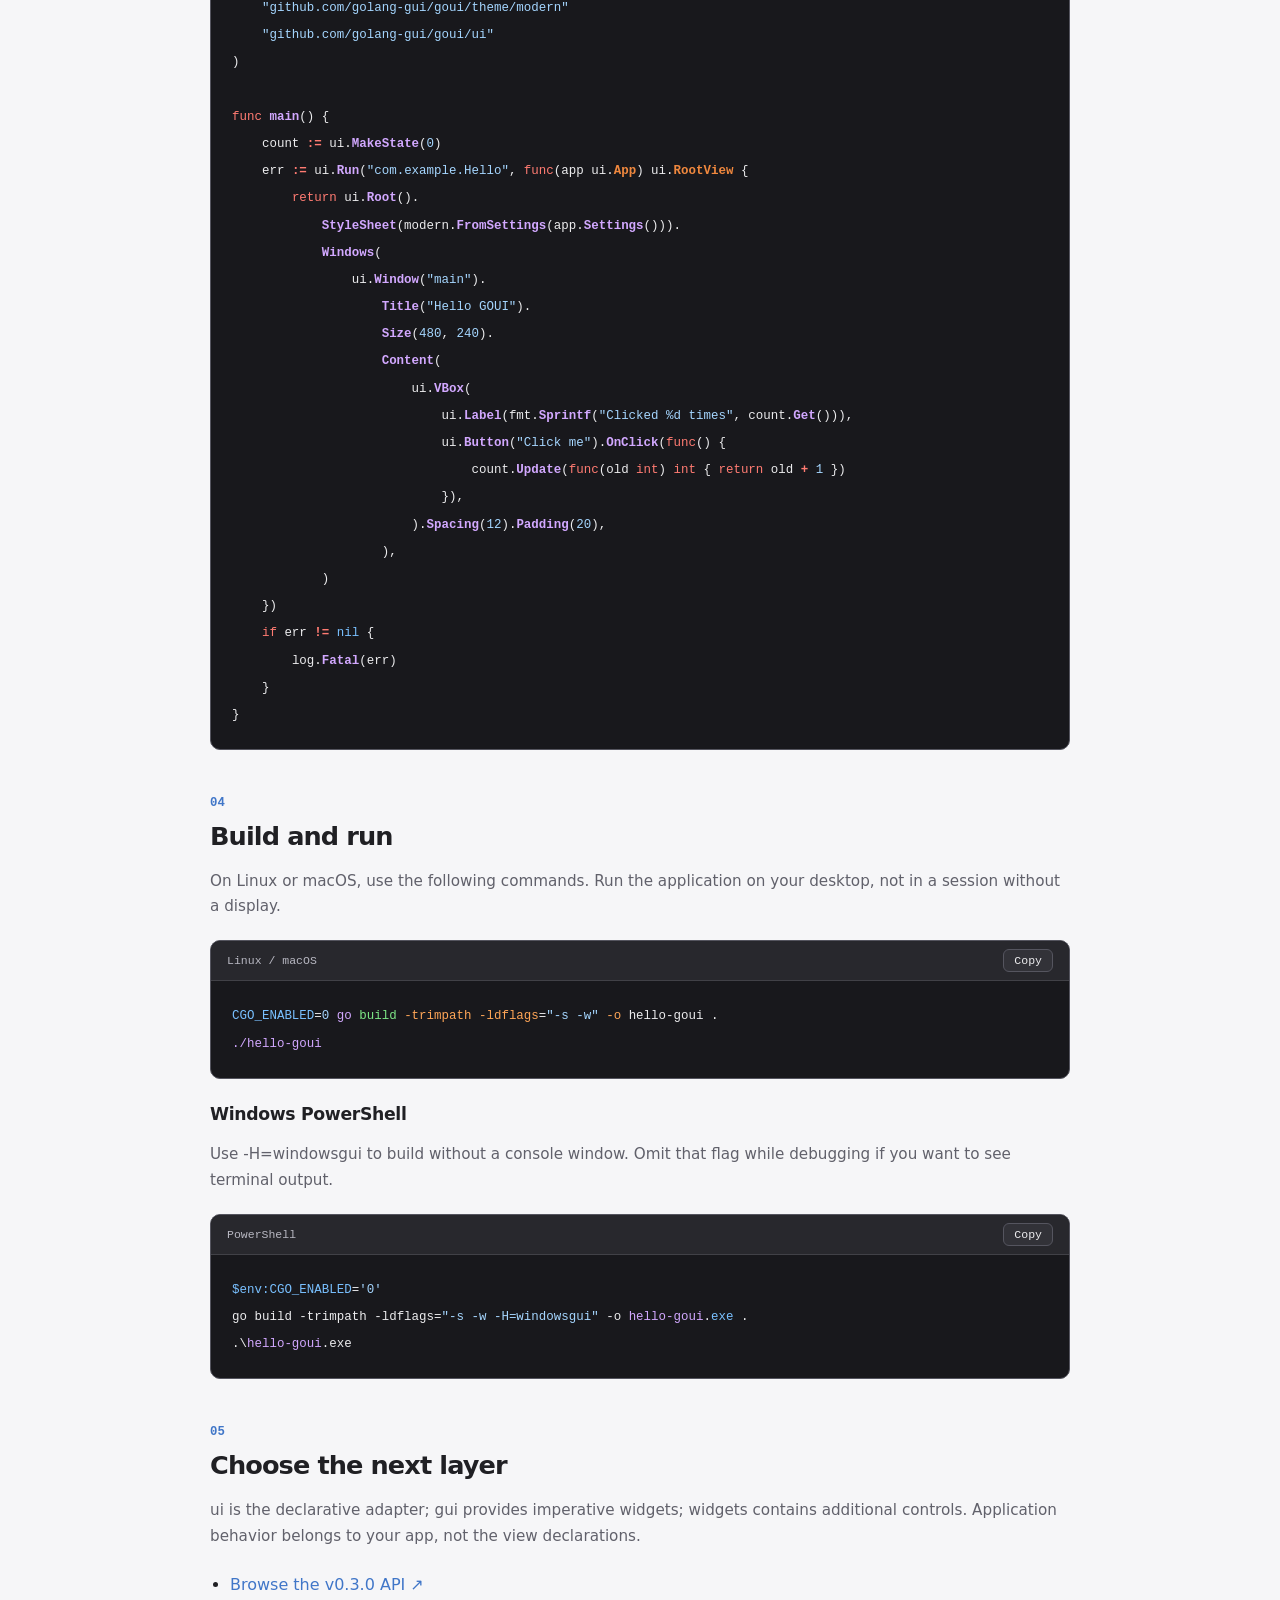
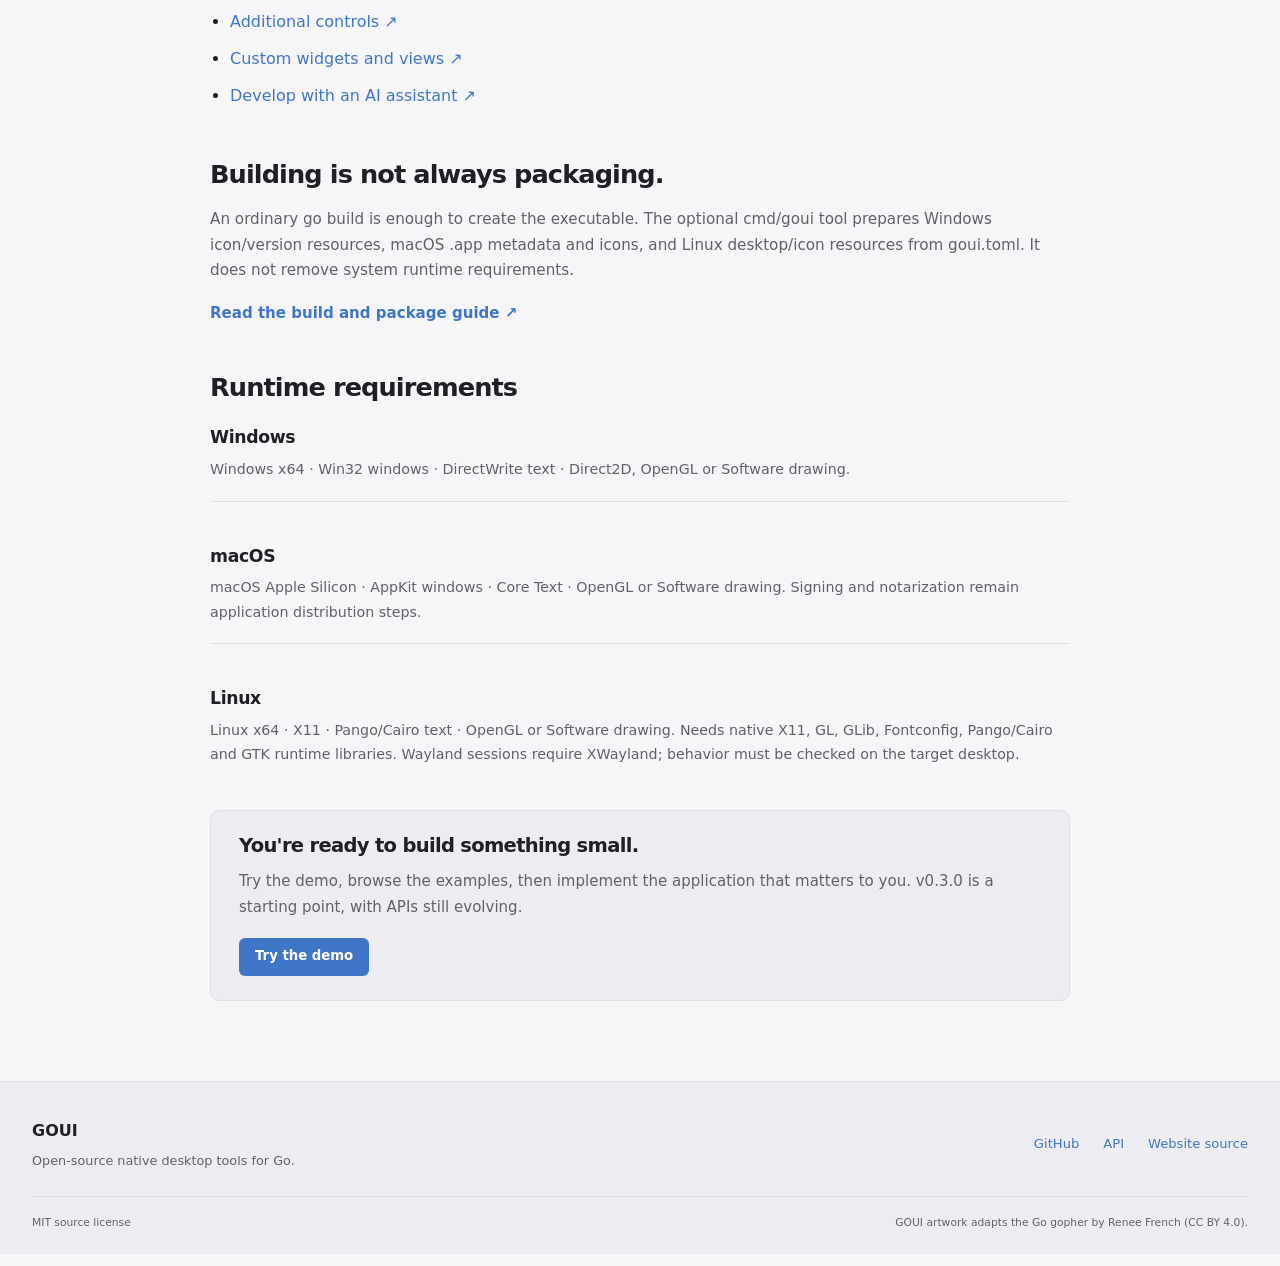
==== commit da4d7edf: "Update website for GOUI v0.3.0." ====
--- a/getting-started/index.html
+++ b/getting-started/index.html
@@ -4,7 +4,7 @@
   <meta charset="utf-8">
   <meta name="viewport" content="width=device-width, initial-scale=1">
   <title>Go GUI Tutorial — Build Your First GOUI Desktop App</title>
-  <meta name="description" content="Create your first Go desktop GUI with GOUI v0.1.1. Install the module, build a counter app with CGO_ENABLED=0, and learn platform runtime requirements.">
+  <meta name="description" content="Create your first Go desktop GUI with GOUI v0.3.0. Install the module, build a counter app with CGO_ENABLED=0, and learn platform runtime requirements.">
   <link rel="canonical" href="https://golang-gui.github.io/getting-started/">
   
   <link rel="alternate" hreflang="en" href="https://golang-gui.github.io/getting-started/">
@@ -14,7 +14,7 @@
   <meta property="og:type" content="website">
   <meta property="og:site_name" content="GOUI">
   <meta property="og:title" content="Go GUI Tutorial — Build Your First GOUI Desktop App">
-  <meta property="og:description" content="Create your first Go desktop GUI with GOUI v0.1.1. Install the module, build a counter app with CGO_ENABLED=0, and learn platform runtime requirements.">
+  <meta property="og:description" content="Create your first Go desktop GUI with GOUI v0.3.0. Install the module, build a counter app with CGO_ENABLED=0, and learn platform runtime requirements.">
   <meta property="og:url" content="https://golang-gui.github.io/getting-started/">
   <meta property="og:locale" content="en_US">
   <meta property="og:image" content="https://golang-gui.github.io/assets/demo-windows.png">
@@ -23,7 +23,7 @@
   <meta property="og:image:alt" content="GOUI desktop demo on Windows">
   <meta name="twitter:card" content="summary_large_image">
   <meta name="twitter:title" content="Go GUI Tutorial — Build Your First GOUI Desktop App">
-  <meta name="twitter:description" content="Create your first Go desktop GUI with GOUI v0.1.1. Install the module, build a counter app with CGO_ENABLED=0, and learn platform runtime requirements.">
+  <meta name="twitter:description" content="Create your first Go desktop GUI with GOUI v0.3.0. Install the module, build a counter app with CGO_ENABLED=0, and learn platform runtime requirements.">
   <meta name="twitter:image" content="https://golang-gui.github.io/assets/demo-windows.png">
   <link rel="icon" type="image/svg+xml" href="/assets/goui-mark.svg">
   <meta name="theme-color" content="#f6f6f8" media="(prefers-color-scheme: light)" data-theme-color>
@@ -33,7 +33,7 @@
 (function(){var t;try{t=localStorage.getItem("theme")}catch(e){}if(t!=="light"&&t!=="dark"){t=window.matchMedia("(prefers-color-scheme: dark)").matches?"dark":"light"}document.documentElement.dataset.theme=t})();
 </script>
   <script src="/assets/site.js" defer></script>
-  <script type="application/ld+json">{"@context":"https://schema.org","@id":"https://golang-gui.github.io/#project","@type":"SoftwareSourceCode","author":{"@type":"Organization","name":"golang-gui","url":"https://golang-gui.github.io/"},"codeRepository":"https://github.com/golang-gui/goui","description":"Build lightweight, modern desktop apps in Go with GOUI. A native Golang GUI framework for Windows, macOS and Linux, without cgo, GCC or a browser engine. Ships an AI skill, semantic UI snapshots for plain-text models, and an opt-in local automation protocol.","license":"https://opensource.org/license/mit","name":"GOUI","programmingLanguage":"Go","runtimePlatform":"Windows, macOS, Linux / X11","url":"https://golang-gui.github.io/","version":"v0.1.1"}</script>
+  <script type="application/ld+json">{"@context":"https://schema.org","@id":"https://golang-gui.github.io/#project","@type":"SoftwareSourceCode","author":{"@type":"Organization","name":"golang-gui","url":"https://golang-gui.github.io/"},"codeRepository":"https://github.com/golang-gui/goui","description":"Build lightweight, modern desktop apps in Go with GOUI. A native Golang GUI framework for Windows, macOS and Linux, without cgo, GCC or a browser engine. Ships an AI skill, semantic UI snapshots for plain-text models, and an opt-in local automation protocol.","license":"https://opensource.org/license/mit","name":"GOUI","programmingLanguage":"Go","runtimePlatform":"Windows, macOS, Linux / X11","url":"https://golang-gui.github.io/","version":"v0.3.0"}</script>
 </head>
 <body data-copy-label="Copy" data-copied-label="Copied" data-copy-failed="Copy unavailable. Select the code and copy it manually.">
   <a class="skip-link" href="#main">Skip to content</a>
@@ -63,13 +63,13 @@
   <main id="main">
     
 <article class="container tutorial">
-  <header class="tutorial-header"><h1>A Go GUI, in a few steps.</h1><p class="hero-lead">Build a small counter application with GOUI v0.1.1. The same interface code targets Windows, macOS and Linux; no C/C&#43;&#43; compiler is needed.</p></header>
+  <header class="tutorial-header"><h1>A Go GUI, in a few steps.</h1><p class="hero-lead">Build a small counter application with GOUI v0.3.0. The same interface code targets Windows, macOS and Linux; no C/C&#43;&#43; compiler is needed.</p></header>
   <aside class="notice"><h2>Before you begin</h2><p>Install Go 1.24 or newer and use a supported desktop environment. The published demo targets Windows x64, macOS Apple Silicon and Linux x64/X11. Linux also needs the native runtime libraries described below.</p></aside>
-  <section class="tutorial-step" id="install"><span class="step-number">01</span><h2>Create a module</h2><p>Pin the first release so this tutorial does not silently move to a newer API.</p><div class="code-block"><div class="code-toolbar"><span>Terminal</span><button type="button" data-copy hidden>Copy</button></div><pre><code><span class="tok-nb">mkdir</span><span class="tok-w"> </span>hello-goui<span class="tok-w">
+  <section class="tutorial-step" id="install"><span class="step-number">01</span><h2>Create a module</h2><p>Pin the release so this tutorial does not silently move to a newer API.</p><div class="code-block"><div class="code-toolbar"><span>Terminal</span><button type="button" data-copy hidden>Copy</button></div><pre><code><span class="tok-nb">mkdir</span><span class="tok-w"> </span>hello-goui<span class="tok-w">
 </span><span class="tok-nb">cd</span><span class="tok-w"> </span>hello-goui<span class="tok-w">
 </span><span class="tok-nb">go</span><span class="tok-w"> </span><span class="tok-nt">mod</span><span class="tok-w"> </span><span class="tok-nt">init</span><span class="tok-w"> </span><span class="tok-nv">example.com/hello-goui</span><span class="tok-w">
-</span><span class="tok-nb">go</span><span class="tok-w"> </span><span class="tok-nt">get</span><span class="tok-w"> </span><span class="tok-nv">github.com/golang-gui/goui</span><span class="tok-p">@</span><span class="tok-nt">v0.1.1</span></code></pre></div></section>
-  <section class="tutorial-step" id="ai"><span class="step-number">02</span><h2>Develop with an AI assistant</h2><p>Install the official goui-app skill so your coding assistant knows GOUI application development. Send the following instruction to your tool; whether it loads skills is decided by the tool itself. <a class="text-link" href="https://github.com/golang-gui/goui/blob/v0.1.1/skills/INSTALL.md">Install instructions <span aria-hidden="true">↗</span></a></p><div class="code-block"><div class="code-toolbar"><span>Prompt</span><button type="button" data-copy hidden>Copy</button></div><pre><code>Install the GOUI application development skill following https://github.com/golang-gui/goui/blob/main/skills/INSTALL.md.</code></pre></div></section>
+</span><span class="tok-nb">go</span><span class="tok-w"> </span><span class="tok-nt">get</span><span class="tok-w"> </span><span class="tok-nv">github.com/golang-gui/goui</span><span class="tok-p">@</span><span class="tok-nt">v0.3.0</span></code></pre></div></section>
+  <section class="tutorial-step" id="ai"><span class="step-number">02</span><h2>Develop with an AI assistant</h2><p>Install the official goui-app skill so your coding assistant knows GOUI application development. Send the following instruction to your tool; whether it loads skills is decided by the tool itself. <a class="text-link" href="https://github.com/golang-gui/goui/blob/v0.3.0/skills/INSTALL.md">Install instructions <span aria-hidden="true">↗</span></a></p><div class="code-block"><div class="code-toolbar"><span>Prompt</span><button type="button" data-copy hidden>Copy</button></div><pre><code>Install the GOUI application development skill following https://github.com/golang-gui/goui/blob/main/skills/INSTALL.md.</code></pre></div></section>
   <section class="tutorial-step" id="code"><span class="step-number">03</span><h2>Write your interface</h2><p>Save the following as main.go. The Modern stylesheet follows system settings; clicking the button updates the state and rebuilds the view.</p><div class="code-block"><div class="code-toolbar"><span>main.go</span><button type="button" data-copy hidden>Copy</button></div><pre><code><span class="tok-kn">package</span><span class="tok-w"> </span><span class="tok-nx">main</span><span class="tok-w">
 </span><span class="tok-w">
 </span><span class="tok-kn">import</span><span class="tok-w"> </span><span class="tok-p">(</span><span class="tok-w">
@@ -108,21 +108,21 @@
 </span><span class="tok-nb">./hello-goui</span></code></pre></div><h3>Windows PowerShell</h3><p>Use -H=windowsgui to build without a console window. Omit that flag while debugging if you want to see terminal output.</p><div class="code-block"><div class="code-toolbar"><span>PowerShell</span><button type="button" data-copy hidden>Copy</button></div><pre><code><span class="tok-nv">$env:CGO_ENABLED</span><span class="tok-p">=</span><span class="tok-s1">&#39;0&#39;</span>
 <span class="tok-n">go</span> <span class="tok-n">build</span> <span class="tok-n">-trimpath</span> <span class="tok-n">-ldflags</span><span class="tok-p">=</span><span class="tok-s2">&#34;</span><span class="tok-s2">-s -w -H=windowsgui</span><span class="tok-s2">&#34;</span> <span class="tok-n">-o</span> <span class="tok-nb">hello-goui</span><span class="tok-p">.</span><span class="tok-py">exe</span> <span class="tok-p">.</span>
 <span class="tok-p">.</span><span class="tok-p">\</span><span class="tok-nb">hello-goui</span><span class="tok-p">.</span><span class="tok-n">exe</span></code></pre></div></section>
-  <section class="tutorial-step" id="next"><span class="step-number">05</span><h2>Choose the next layer</h2><p>ui is the declarative adapter; gui provides imperative widgets; widgets contains additional controls. Application behavior belongs to your app, not the view declarations.</p><ul class="resource-links"><li><a href="https://pkg.go.dev/github.com/golang-gui/goui@v0.1.1">Browse the v0.1.1 API <span aria-hidden="true">↗</span></a></li><li><a href="https://github.com/golang-gui/goui/tree/v0.1.1/widgets">Additional controls <span aria-hidden="true">↗</span></a></li><li><a href="https://github.com/golang-gui/goui/blob/v0.1.1/doc/CustomWidgetView.md">Custom widgets and views <span aria-hidden="true">↗</span></a></li><li><a href="https://github.com/golang-gui/goui/blob/v0.1.1/skills/INSTALL.md">Develop with an AI assistant <span aria-hidden="true">↗</span></a></li></ul></section>
-  <section class="tutorial-step"><h2>Building is not always packaging.</h2><p>An ordinary go build is enough to create the executable. The optional cmd/goui tool prepares Windows icon/version resources, macOS .app metadata and icons, and Linux desktop/icon resources from goui.toml. It does not remove system runtime requirements.</p><a class="text-link" href="https://github.com/golang-gui/goui/blob/v0.1.1/cmd/goui/README.md">Read the build and package guide <span aria-hidden="true">↗</span></a></section>
+  <section class="tutorial-step" id="next"><span class="step-number">05</span><h2>Choose the next layer</h2><p>ui is the declarative adapter; gui provides imperative widgets; widgets contains additional controls. Application behavior belongs to your app, not the view declarations.</p><ul class="resource-links"><li><a href="https://pkg.go.dev/github.com/golang-gui/goui@v0.3.0">Browse the v0.3.0 API <span aria-hidden="true">↗</span></a></li><li><a href="https://github.com/golang-gui/goui/tree/v0.3.0/widgets">Additional controls <span aria-hidden="true">↗</span></a></li><li><a href="https://github.com/golang-gui/goui/blob/v0.3.0/doc/CustomWidgetView.md">Custom widgets and views <span aria-hidden="true">↗</span></a></li><li><a href="https://github.com/golang-gui/goui/blob/v0.3.0/skills/INSTALL.md">Develop with an AI assistant <span aria-hidden="true">↗</span></a></li></ul></section>
+  <section class="tutorial-step"><h2>Building is not always packaging.</h2><p>An ordinary go build is enough to create the executable. The optional cmd/goui tool prepares Windows icon/version resources, macOS .app metadata and icons, and Linux desktop/icon resources from goui.toml. It does not remove system runtime requirements.</p><a class="text-link" href="https://github.com/golang-gui/goui/blob/v0.3.0/cmd/goui/README.md">Read the build and package guide <span aria-hidden="true">↗</span></a></section>
   <section class="tutorial-step" id="requirements"><h2>Runtime requirements</h2><div class="platform-list"><article><h3>Windows</h3><p>Windows x64 · Win32 windows · DirectWrite text · Direct2D, OpenGL or Software drawing.</p></article><article><h3>macOS</h3><p>macOS Apple Silicon · AppKit windows · Core Text · OpenGL or Software drawing. Signing and notarization remain application distribution steps.</p></article><article><h3>Linux</h3><p>Linux x64 · X11 · Pango/Cairo text · OpenGL or Software drawing. Needs native X11, GL, GLib, Fontconfig, Pango/Cairo and GTK runtime libraries. Wayland sessions require XWayland; behavior must be checked on the target desktop.</p></article></div></section>
-  <aside class="notice"><h2>You&#39;re ready to build something small.</h2><p>Try the demo, browse the examples, then implement the application that matters to you. v0.1.1 is a starting point, with APIs still evolving.</p><a class="button button-small" href="/#demo">Try the demo</a></aside>
+  <aside class="notice"><h2>You&#39;re ready to build something small.</h2><p>Try the demo, browse the examples, then implement the application that matters to you. v0.3.0 is a starting point, with APIs still evolving.</p><a class="button button-small" href="/#demo">Try the demo</a></aside>
 </article>
 
   </main>
   <footer class="site-footer">
     <div class="container footer-main">
       <div><a class="footer-brand" href="/">GOUI</a><p>Open-source native desktop tools for Go.</p></div>
-      <div class="footer-links"><a href="https://github.com/golang-gui/goui">GitHub</a><a href="https://pkg.go.dev/github.com/golang-gui/goui@v0.1.1">API</a><a href="https://github.com/golang-gui/golang-gui.github.io">Website source</a></div>
+      <div class="footer-links"><a href="https://github.com/golang-gui/goui">GitHub</a><a href="https://pkg.go.dev/github.com/golang-gui/goui@v0.3.0">API</a><a href="https://github.com/golang-gui/golang-gui.github.io">Website source</a></div>
     </div>
     
     <div class="container footer-legal">
-      <a href="https://github.com/golang-gui/goui/blob/v0.1.1/LICENSE">MIT source license</a>
+      <a href="https://github.com/golang-gui/goui/blob/v0.3.0/LICENSE">MIT source license</a>
       <p><a href="https://go.dev/blog/gopher">GOUI artwork adapts the Go gopher by Renee French (CC BY 4.0).</a></p>
     </div>
   </footer>
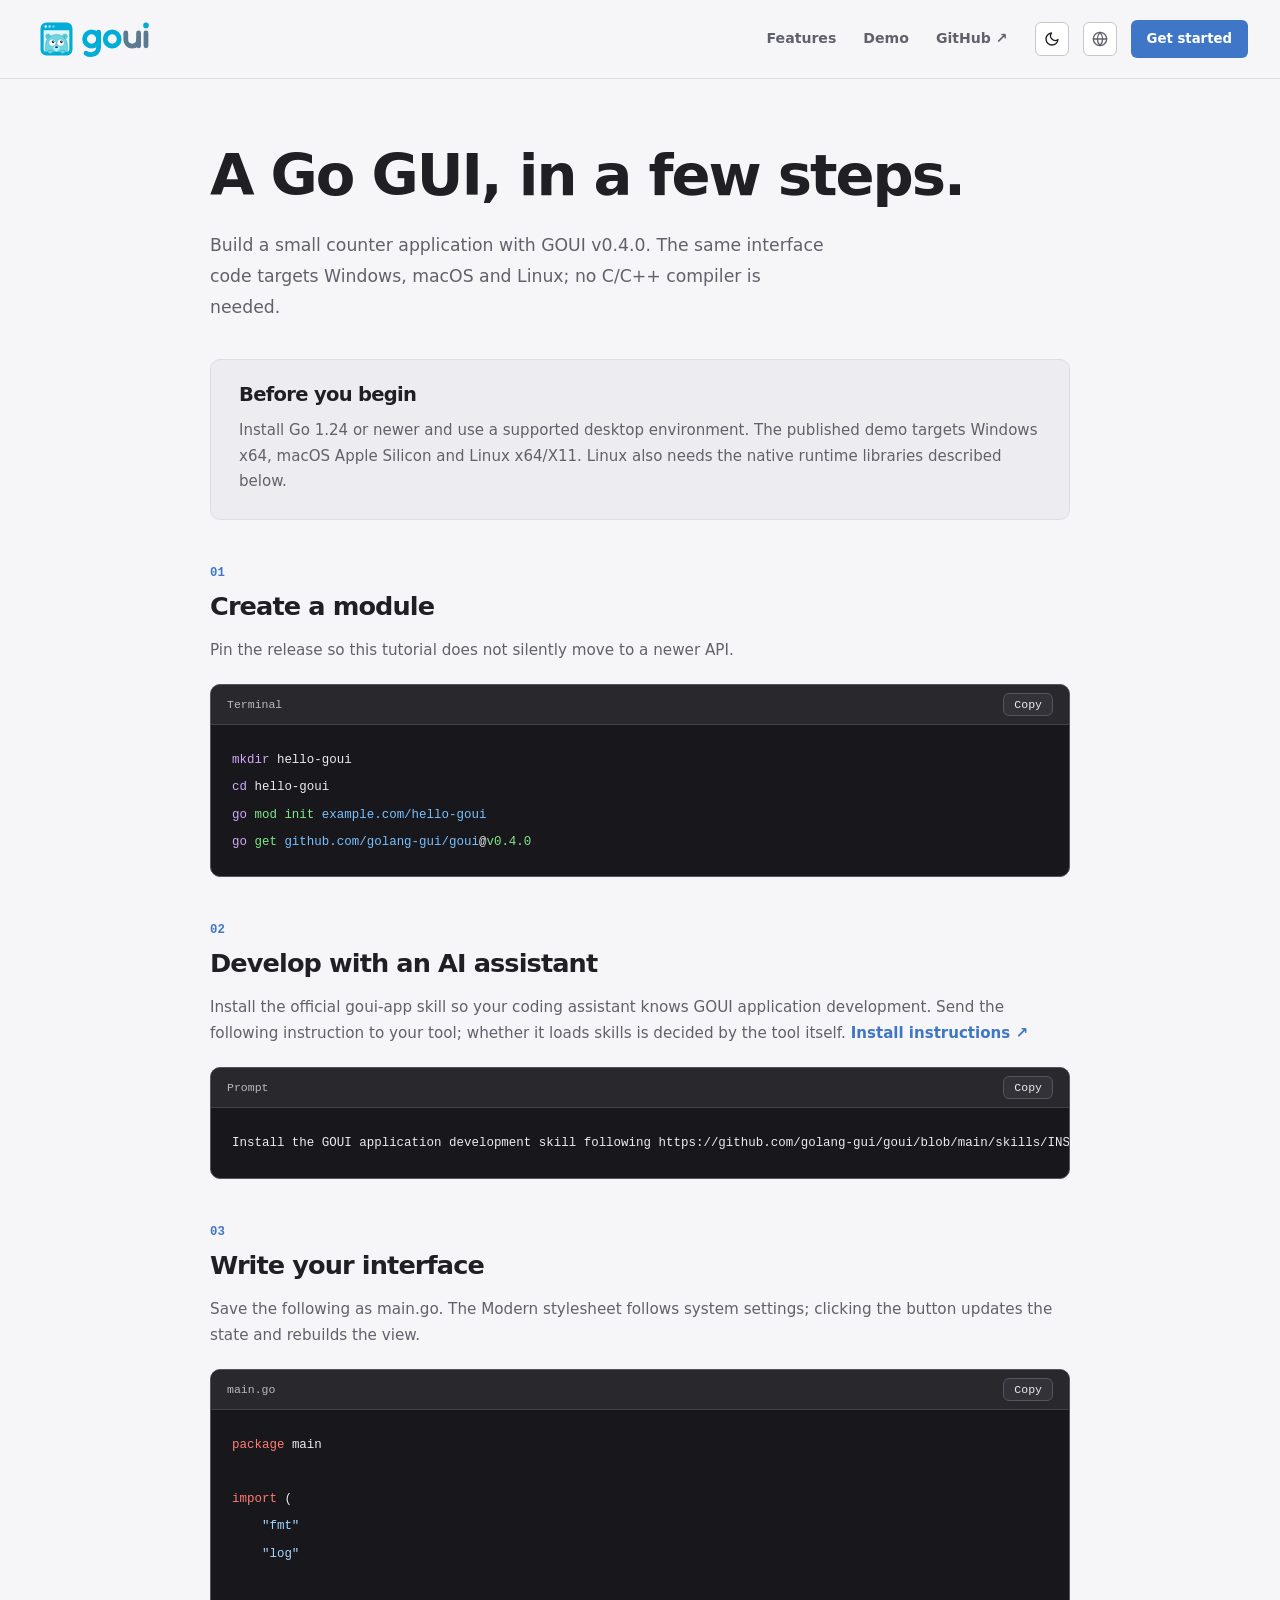
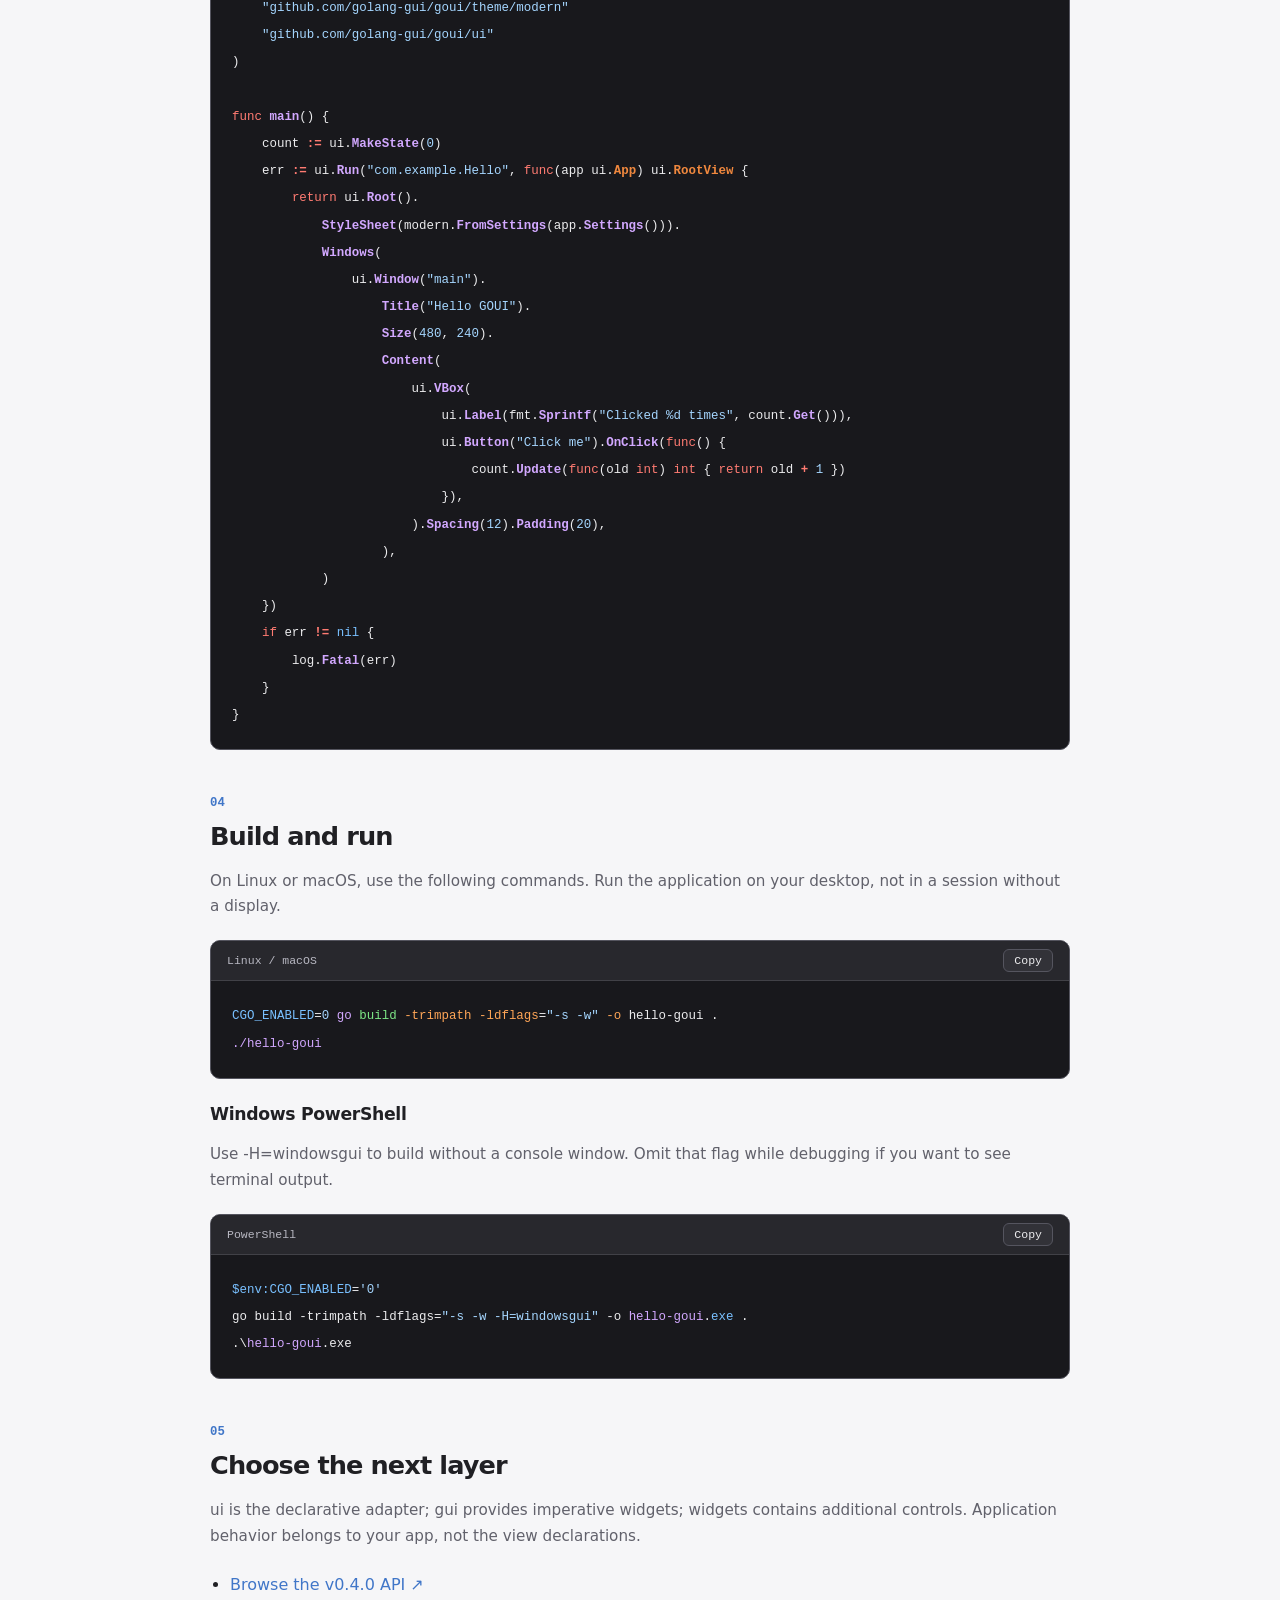
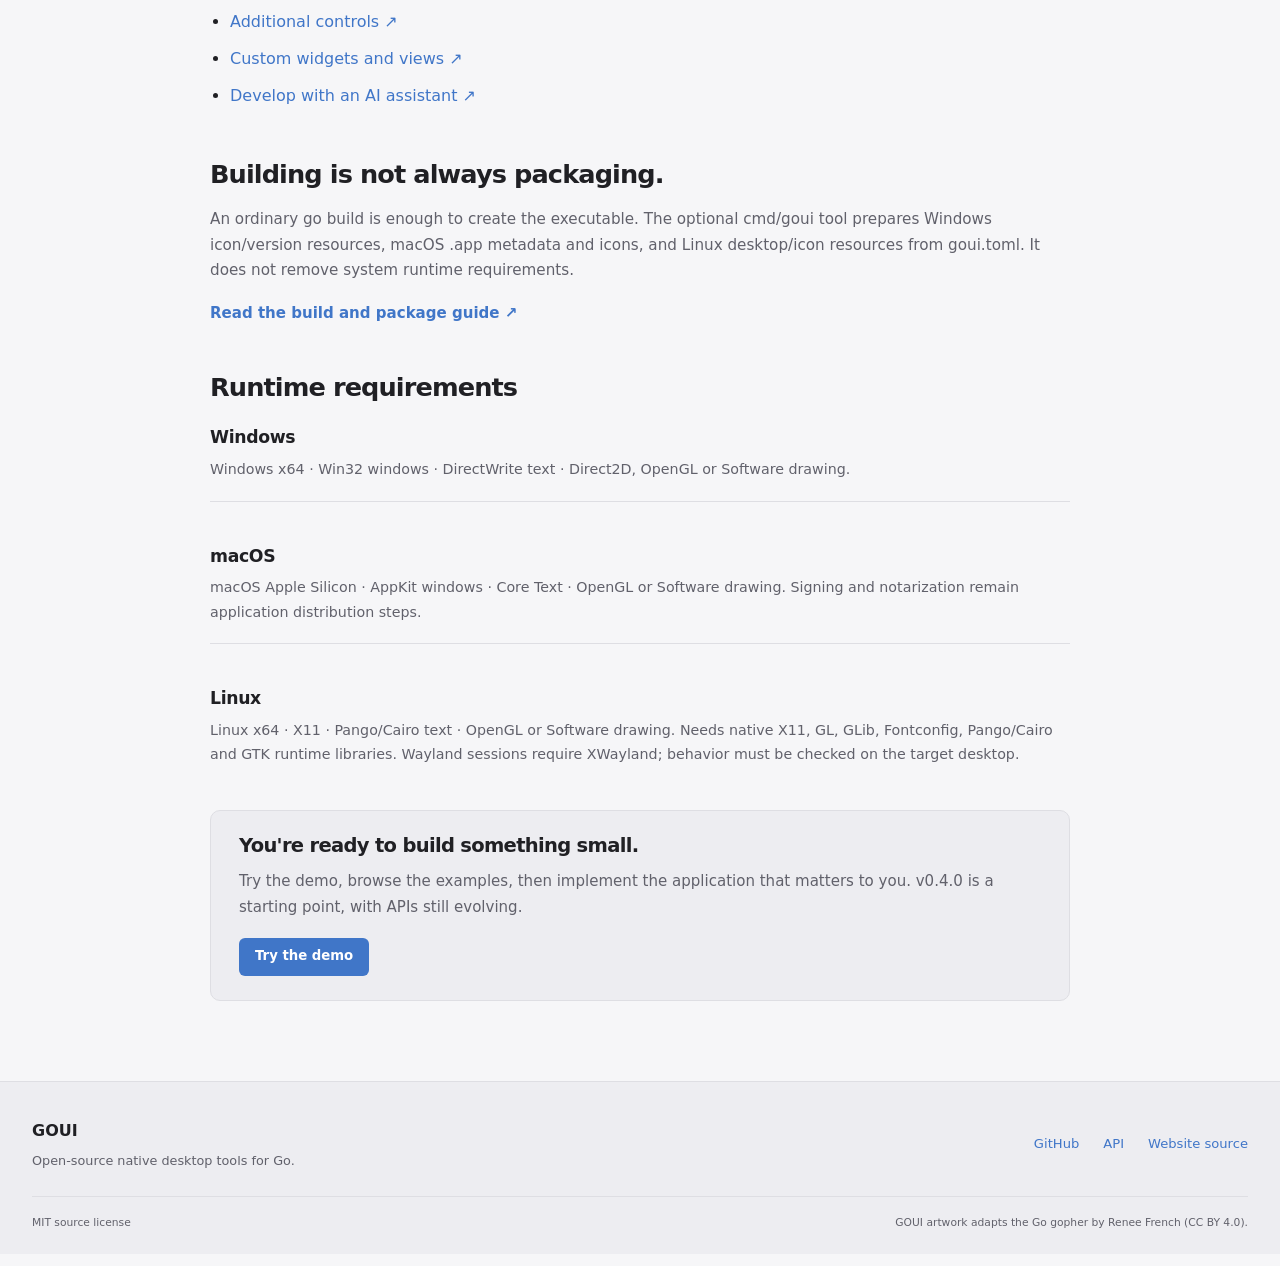
==== commit e1e52c61: "Update website for GOUI v0.4.0." ====
--- a/getting-started/index.html
+++ b/getting-started/index.html
@@ -4,7 +4,7 @@
   <meta charset="utf-8">
   <meta name="viewport" content="width=device-width, initial-scale=1">
   <title>Go GUI Tutorial — Build Your First GOUI Desktop App</title>
-  <meta name="description" content="Create your first Go desktop GUI with GOUI v0.3.0. Install the module, build a counter app with CGO_ENABLED=0, and learn platform runtime requirements.">
+  <meta name="description" content="Create your first Go desktop GUI with GOUI v0.4.0. Install the module, build a counter app with CGO_ENABLED=0, and learn platform runtime requirements.">
   <link rel="canonical" href="https://golang-gui.github.io/getting-started/">
   
   <link rel="alternate" hreflang="en" href="https://golang-gui.github.io/getting-started/">
@@ -14,7 +14,7 @@
   <meta property="og:type" content="website">
   <meta property="og:site_name" content="GOUI">
   <meta property="og:title" content="Go GUI Tutorial — Build Your First GOUI Desktop App">
-  <meta property="og:description" content="Create your first Go desktop GUI with GOUI v0.3.0. Install the module, build a counter app with CGO_ENABLED=0, and learn platform runtime requirements.">
+  <meta property="og:description" content="Create your first Go desktop GUI with GOUI v0.4.0. Install the module, build a counter app with CGO_ENABLED=0, and learn platform runtime requirements.">
   <meta property="og:url" content="https://golang-gui.github.io/getting-started/">
   <meta property="og:locale" content="en_US">
   <meta property="og:image" content="https://golang-gui.github.io/assets/demo-windows.png">
@@ -23,7 +23,7 @@
   <meta property="og:image:alt" content="GOUI desktop demo on Windows">
   <meta name="twitter:card" content="summary_large_image">
   <meta name="twitter:title" content="Go GUI Tutorial — Build Your First GOUI Desktop App">
-  <meta name="twitter:description" content="Create your first Go desktop GUI with GOUI v0.3.0. Install the module, build a counter app with CGO_ENABLED=0, and learn platform runtime requirements.">
+  <meta name="twitter:description" content="Create your first Go desktop GUI with GOUI v0.4.0. Install the module, build a counter app with CGO_ENABLED=0, and learn platform runtime requirements.">
   <meta name="twitter:image" content="https://golang-gui.github.io/assets/demo-windows.png">
   <link rel="icon" type="image/svg+xml" href="/assets/goui-mark.svg">
   <meta name="theme-color" content="#f6f6f8" media="(prefers-color-scheme: light)" data-theme-color>
@@ -33,7 +33,7 @@
 (function(){var t;try{t=localStorage.getItem("theme")}catch(e){}if(t!=="light"&&t!=="dark"){t=window.matchMedia("(prefers-color-scheme: dark)").matches?"dark":"light"}document.documentElement.dataset.theme=t})();
 </script>
   <script src="/assets/site.js" defer></script>
-  <script type="application/ld+json">{"@context":"https://schema.org","@id":"https://golang-gui.github.io/#project","@type":"SoftwareSourceCode","author":{"@type":"Organization","name":"golang-gui","url":"https://golang-gui.github.io/"},"codeRepository":"https://github.com/golang-gui/goui","description":"Build lightweight, modern desktop apps in Go with GOUI. A native Golang GUI framework for Windows, macOS and Linux, without cgo, GCC or a browser engine. Ships an AI skill, semantic UI snapshots for plain-text models, and an opt-in local automation protocol.","license":"https://opensource.org/license/mit","name":"GOUI","programmingLanguage":"Go","runtimePlatform":"Windows, macOS, Linux / X11","url":"https://golang-gui.github.io/","version":"v0.3.0"}</script>
+  <script type="application/ld+json">{"@context":"https://schema.org","@id":"https://golang-gui.github.io/#project","@type":"SoftwareSourceCode","author":{"@type":"Organization","name":"golang-gui","url":"https://golang-gui.github.io/"},"codeRepository":"https://github.com/golang-gui/goui","description":"Build lightweight, modern desktop apps in Go with GOUI. A native Golang GUI framework for Windows, macOS and Linux, without cgo, GCC or a browser engine. Ships an AI skill, semantic UI snapshots for plain-text models, and an opt-in local automation protocol.","license":"https://opensource.org/license/mit","name":"GOUI","programmingLanguage":"Go","runtimePlatform":"Windows, macOS, Linux / X11","url":"https://golang-gui.github.io/","version":"v0.4.0"}</script>
 </head>
 <body data-copy-label="Copy" data-copied-label="Copied" data-copy-failed="Copy unavailable. Select the code and copy it manually.">
   <a class="skip-link" href="#main">Skip to content</a>
@@ -63,13 +63,13 @@
   <main id="main">
     
 <article class="container tutorial">
-  <header class="tutorial-header"><h1>A Go GUI, in a few steps.</h1><p class="hero-lead">Build a small counter application with GOUI v0.3.0. The same interface code targets Windows, macOS and Linux; no C/C&#43;&#43; compiler is needed.</p></header>
+  <header class="tutorial-header"><h1>A Go GUI, in a few steps.</h1><p class="hero-lead">Build a small counter application with GOUI v0.4.0. The same interface code targets Windows, macOS and Linux; no C/C&#43;&#43; compiler is needed.</p></header>
   <aside class="notice"><h2>Before you begin</h2><p>Install Go 1.24 or newer and use a supported desktop environment. The published demo targets Windows x64, macOS Apple Silicon and Linux x64/X11. Linux also needs the native runtime libraries described below.</p></aside>
   <section class="tutorial-step" id="install"><span class="step-number">01</span><h2>Create a module</h2><p>Pin the release so this tutorial does not silently move to a newer API.</p><div class="code-block"><div class="code-toolbar"><span>Terminal</span><button type="button" data-copy hidden>Copy</button></div><pre><code><span class="tok-nb">mkdir</span><span class="tok-w"> </span>hello-goui<span class="tok-w">
 </span><span class="tok-nb">cd</span><span class="tok-w"> </span>hello-goui<span class="tok-w">
 </span><span class="tok-nb">go</span><span class="tok-w"> </span><span class="tok-nt">mod</span><span class="tok-w"> </span><span class="tok-nt">init</span><span class="tok-w"> </span><span class="tok-nv">example.com/hello-goui</span><span class="tok-w">
-</span><span class="tok-nb">go</span><span class="tok-w"> </span><span class="tok-nt">get</span><span class="tok-w"> </span><span class="tok-nv">github.com/golang-gui/goui</span><span class="tok-p">@</span><span class="tok-nt">v0.3.0</span></code></pre></div></section>
-  <section class="tutorial-step" id="ai"><span class="step-number">02</span><h2>Develop with an AI assistant</h2><p>Install the official goui-app skill so your coding assistant knows GOUI application development. Send the following instruction to your tool; whether it loads skills is decided by the tool itself. <a class="text-link" href="https://github.com/golang-gui/goui/blob/v0.3.0/skills/INSTALL.md">Install instructions <span aria-hidden="true">↗</span></a></p><div class="code-block"><div class="code-toolbar"><span>Prompt</span><button type="button" data-copy hidden>Copy</button></div><pre><code>Install the GOUI application development skill following https://github.com/golang-gui/goui/blob/main/skills/INSTALL.md.</code></pre></div></section>
+</span><span class="tok-nb">go</span><span class="tok-w"> </span><span class="tok-nt">get</span><span class="tok-w"> </span><span class="tok-nv">github.com/golang-gui/goui</span><span class="tok-p">@</span><span class="tok-nt">v0.4.0</span></code></pre></div></section>
+  <section class="tutorial-step" id="ai"><span class="step-number">02</span><h2>Develop with an AI assistant</h2><p>Install the official goui-app skill so your coding assistant knows GOUI application development. Send the following instruction to your tool; whether it loads skills is decided by the tool itself. <a class="text-link" href="https://github.com/golang-gui/goui/blob/v0.4.0/skills/INSTALL.md">Install instructions <span aria-hidden="true">↗</span></a></p><div class="code-block"><div class="code-toolbar"><span>Prompt</span><button type="button" data-copy hidden>Copy</button></div><pre><code>Install the GOUI application development skill following https://github.com/golang-gui/goui/blob/main/skills/INSTALL.md.</code></pre></div></section>
   <section class="tutorial-step" id="code"><span class="step-number">03</span><h2>Write your interface</h2><p>Save the following as main.go. The Modern stylesheet follows system settings; clicking the button updates the state and rebuilds the view.</p><div class="code-block"><div class="code-toolbar"><span>main.go</span><button type="button" data-copy hidden>Copy</button></div><pre><code><span class="tok-kn">package</span><span class="tok-w"> </span><span class="tok-nx">main</span><span class="tok-w">
 </span><span class="tok-w">
 </span><span class="tok-kn">import</span><span class="tok-w"> </span><span class="tok-p">(</span><span class="tok-w">
@@ -108,21 +108,21 @@
 </span><span class="tok-nb">./hello-goui</span></code></pre></div><h3>Windows PowerShell</h3><p>Use -H=windowsgui to build without a console window. Omit that flag while debugging if you want to see terminal output.</p><div class="code-block"><div class="code-toolbar"><span>PowerShell</span><button type="button" data-copy hidden>Copy</button></div><pre><code><span class="tok-nv">$env:CGO_ENABLED</span><span class="tok-p">=</span><span class="tok-s1">&#39;0&#39;</span>
 <span class="tok-n">go</span> <span class="tok-n">build</span> <span class="tok-n">-trimpath</span> <span class="tok-n">-ldflags</span><span class="tok-p">=</span><span class="tok-s2">&#34;</span><span class="tok-s2">-s -w -H=windowsgui</span><span class="tok-s2">&#34;</span> <span class="tok-n">-o</span> <span class="tok-nb">hello-goui</span><span class="tok-p">.</span><span class="tok-py">exe</span> <span class="tok-p">.</span>
 <span class="tok-p">.</span><span class="tok-p">\</span><span class="tok-nb">hello-goui</span><span class="tok-p">.</span><span class="tok-n">exe</span></code></pre></div></section>
-  <section class="tutorial-step" id="next"><span class="step-number">05</span><h2>Choose the next layer</h2><p>ui is the declarative adapter; gui provides imperative widgets; widgets contains additional controls. Application behavior belongs to your app, not the view declarations.</p><ul class="resource-links"><li><a href="https://pkg.go.dev/github.com/golang-gui/goui@v0.3.0">Browse the v0.3.0 API <span aria-hidden="true">↗</span></a></li><li><a href="https://github.com/golang-gui/goui/tree/v0.3.0/widgets">Additional controls <span aria-hidden="true">↗</span></a></li><li><a href="https://github.com/golang-gui/goui/blob/v0.3.0/doc/CustomWidgetView.md">Custom widgets and views <span aria-hidden="true">↗</span></a></li><li><a href="https://github.com/golang-gui/goui/blob/v0.3.0/skills/INSTALL.md">Develop with an AI assistant <span aria-hidden="true">↗</span></a></li></ul></section>
-  <section class="tutorial-step"><h2>Building is not always packaging.</h2><p>An ordinary go build is enough to create the executable. The optional cmd/goui tool prepares Windows icon/version resources, macOS .app metadata and icons, and Linux desktop/icon resources from goui.toml. It does not remove system runtime requirements.</p><a class="text-link" href="https://github.com/golang-gui/goui/blob/v0.3.0/cmd/goui/README.md">Read the build and package guide <span aria-hidden="true">↗</span></a></section>
+  <section class="tutorial-step" id="next"><span class="step-number">05</span><h2>Choose the next layer</h2><p>ui is the declarative adapter; gui provides imperative widgets; widgets contains additional controls. Application behavior belongs to your app, not the view declarations.</p><ul class="resource-links"><li><a href="https://pkg.go.dev/github.com/golang-gui/goui@v0.4.0">Browse the v0.4.0 API <span aria-hidden="true">↗</span></a></li><li><a href="https://github.com/golang-gui/goui/tree/v0.4.0/widgets">Additional controls <span aria-hidden="true">↗</span></a></li><li><a href="https://github.com/golang-gui/goui/blob/v0.4.0/doc/CustomWidgetView.md">Custom widgets and views <span aria-hidden="true">↗</span></a></li><li><a href="https://github.com/golang-gui/goui/blob/v0.4.0/skills/INSTALL.md">Develop with an AI assistant <span aria-hidden="true">↗</span></a></li></ul></section>
+  <section class="tutorial-step"><h2>Building is not always packaging.</h2><p>An ordinary go build is enough to create the executable. The optional cmd/goui tool prepares Windows icon/version resources, macOS .app metadata and icons, and Linux desktop/icon resources from goui.toml. It does not remove system runtime requirements.</p><a class="text-link" href="https://github.com/golang-gui/goui/blob/v0.4.0/cmd/goui/README.md">Read the build and package guide <span aria-hidden="true">↗</span></a></section>
   <section class="tutorial-step" id="requirements"><h2>Runtime requirements</h2><div class="platform-list"><article><h3>Windows</h3><p>Windows x64 · Win32 windows · DirectWrite text · Direct2D, OpenGL or Software drawing.</p></article><article><h3>macOS</h3><p>macOS Apple Silicon · AppKit windows · Core Text · OpenGL or Software drawing. Signing and notarization remain application distribution steps.</p></article><article><h3>Linux</h3><p>Linux x64 · X11 · Pango/Cairo text · OpenGL or Software drawing. Needs native X11, GL, GLib, Fontconfig, Pango/Cairo and GTK runtime libraries. Wayland sessions require XWayland; behavior must be checked on the target desktop.</p></article></div></section>
-  <aside class="notice"><h2>You&#39;re ready to build something small.</h2><p>Try the demo, browse the examples, then implement the application that matters to you. v0.3.0 is a starting point, with APIs still evolving.</p><a class="button button-small" href="/#demo">Try the demo</a></aside>
+  <aside class="notice"><h2>You&#39;re ready to build something small.</h2><p>Try the demo, browse the examples, then implement the application that matters to you. v0.4.0 is a starting point, with APIs still evolving.</p><a class="button button-small" href="/#demo">Try the demo</a></aside>
 </article>
 
   </main>
   <footer class="site-footer">
     <div class="container footer-main">
       <div><a class="footer-brand" href="/">GOUI</a><p>Open-source native desktop tools for Go.</p></div>
-      <div class="footer-links"><a href="https://github.com/golang-gui/goui">GitHub</a><a href="https://pkg.go.dev/github.com/golang-gui/goui@v0.3.0">API</a><a href="https://github.com/golang-gui/golang-gui.github.io">Website source</a></div>
+      <div class="footer-links"><a href="https://github.com/golang-gui/goui">GitHub</a><a href="https://pkg.go.dev/github.com/golang-gui/goui@v0.4.0">API</a><a href="https://github.com/golang-gui/golang-gui.github.io">Website source</a></div>
     </div>
     
     <div class="container footer-legal">
-      <a href="https://github.com/golang-gui/goui/blob/v0.3.0/LICENSE">MIT source license</a>
+      <a href="https://github.com/golang-gui/goui/blob/v0.4.0/LICENSE">MIT source license</a>
       <p><a href="https://go.dev/blog/gopher">GOUI artwork adapts the Go gopher by Renee French (CC BY 4.0).</a></p>
     </div>
   </footer>
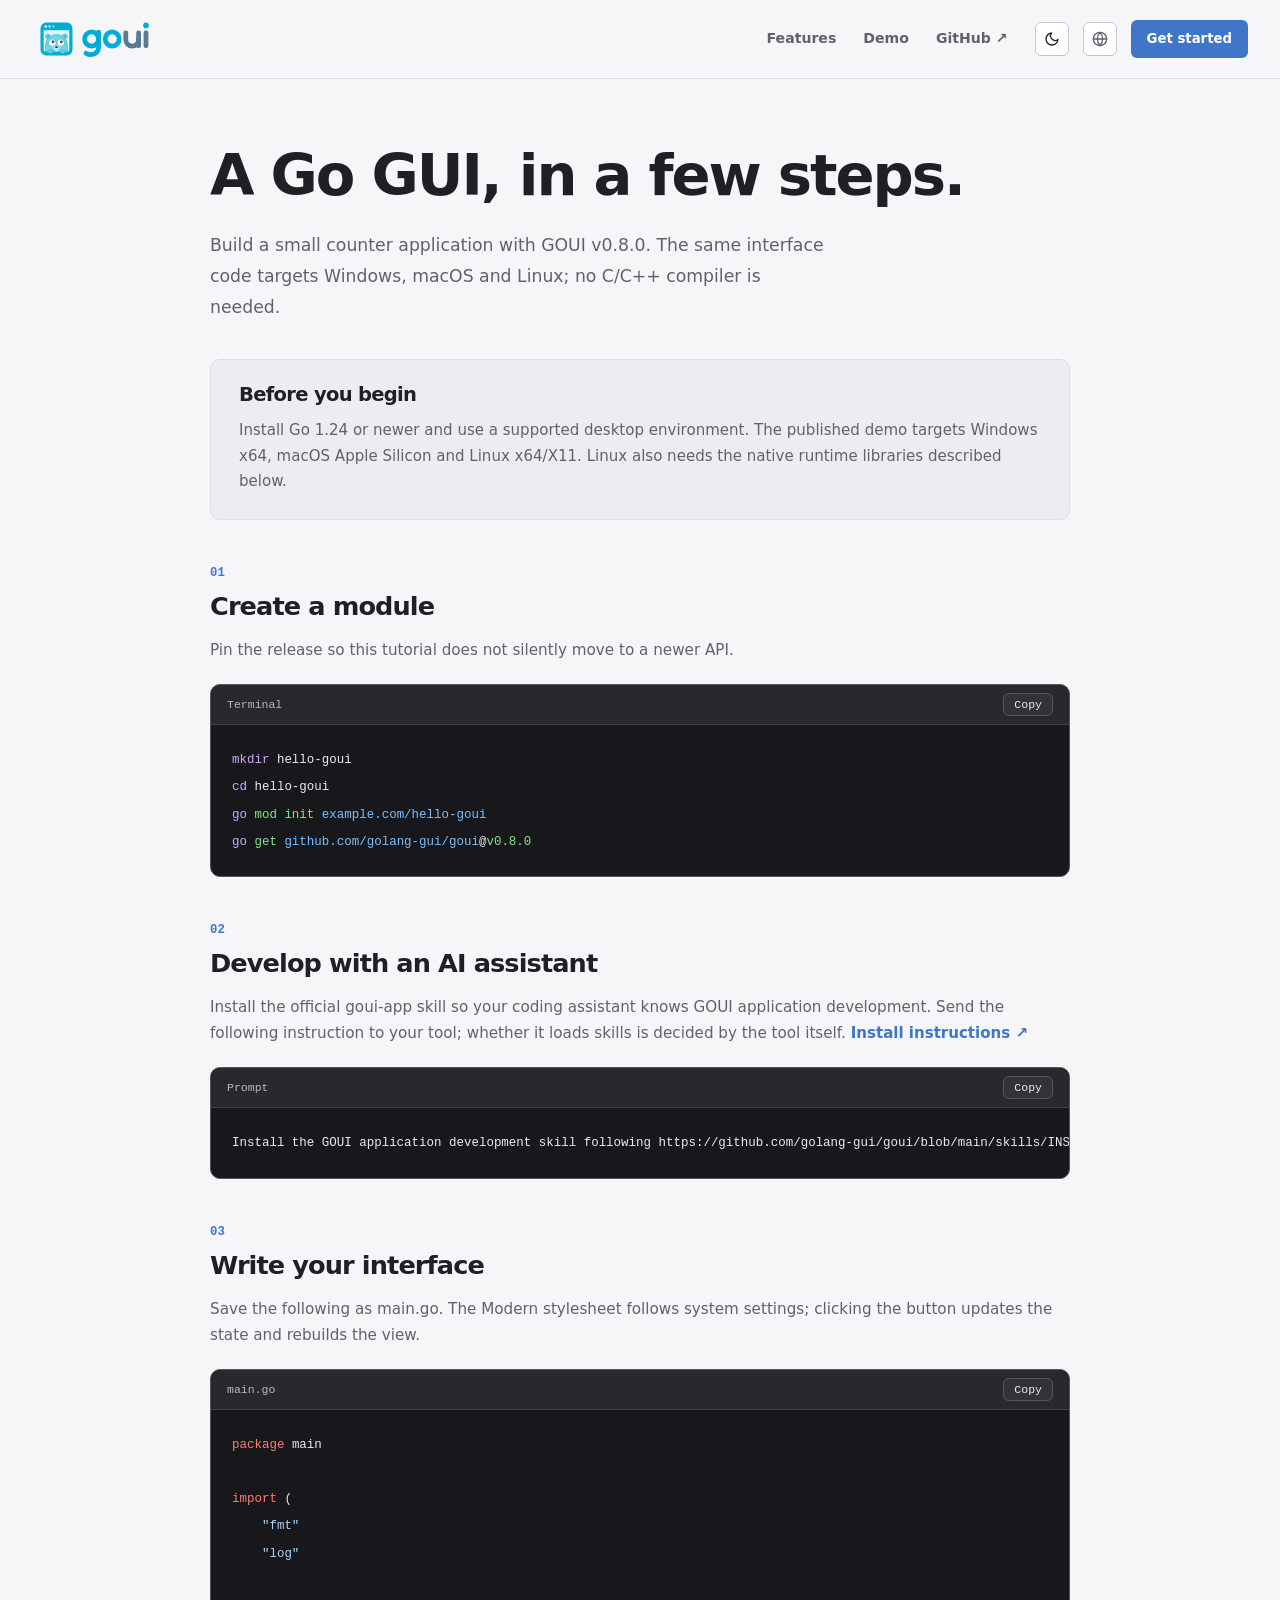
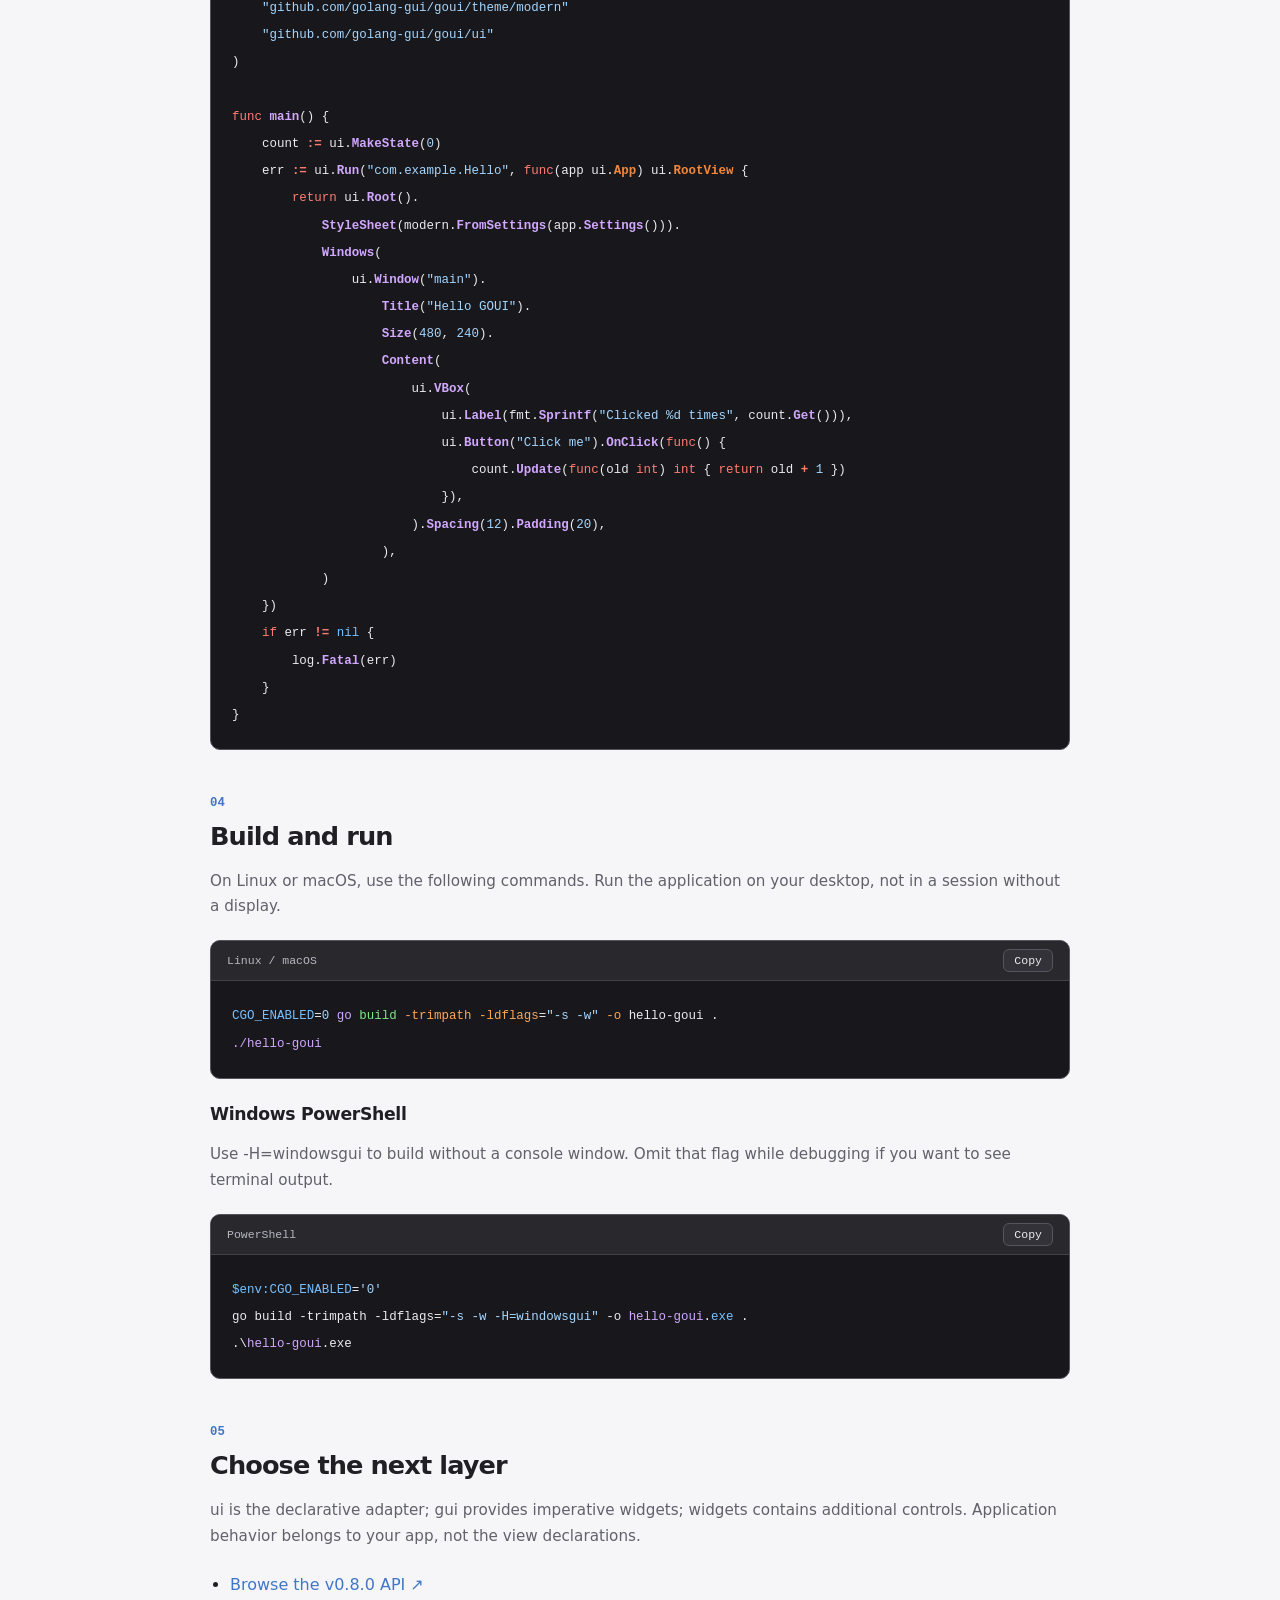
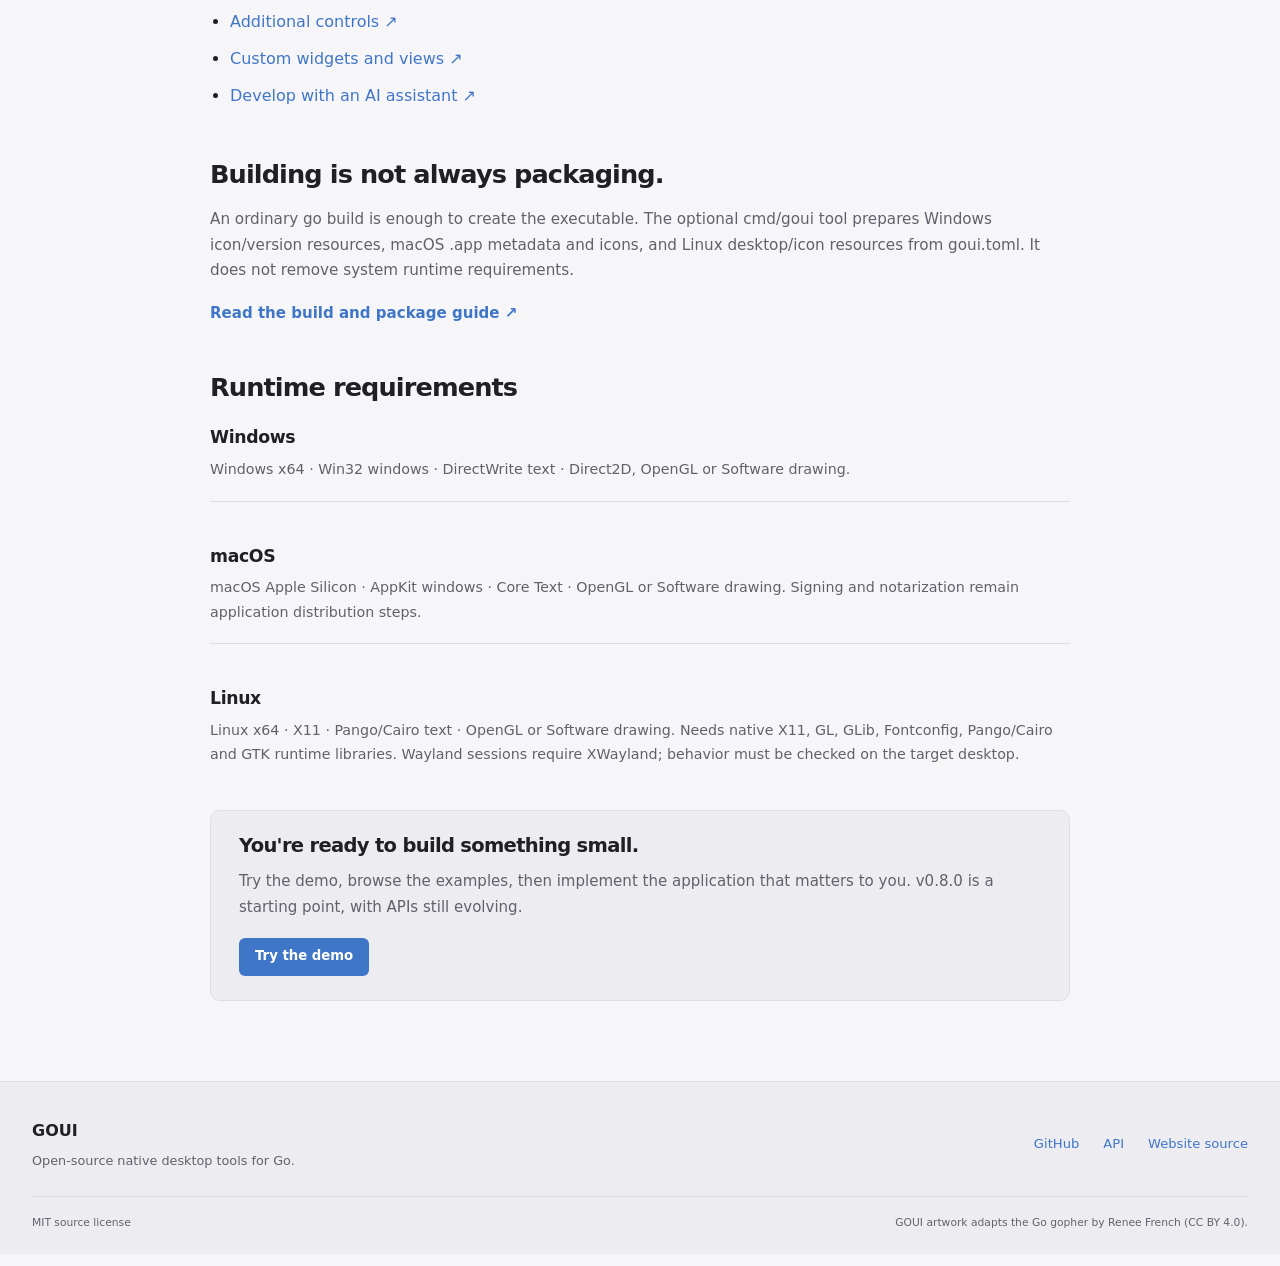
==== commit d6e8e20b: "Update website for GOUI v0.8.0." ====
--- a/getting-started/index.html
+++ b/getting-started/index.html
@@ -4,7 +4,7 @@
   <meta charset="utf-8">
   <meta name="viewport" content="width=device-width, initial-scale=1">
   <title>Go GUI Tutorial — Build Your First GOUI Desktop App</title>
-  <meta name="description" content="Create your first Go desktop GUI with GOUI v0.4.0. Install the module, build a counter app with CGO_ENABLED=0, and learn platform runtime requirements.">
+  <meta name="description" content="Create your first Go desktop GUI with GOUI v0.8.0. Install the module, build a counter app with CGO_ENABLED=0, and learn platform runtime requirements.">
   <link rel="canonical" href="https://golang-gui.github.io/getting-started/">
   
   <link rel="alternate" hreflang="en" href="https://golang-gui.github.io/getting-started/">
@@ -14,7 +14,7 @@
   <meta property="og:type" content="website">
   <meta property="og:site_name" content="GOUI">
   <meta property="og:title" content="Go GUI Tutorial — Build Your First GOUI Desktop App">
-  <meta property="og:description" content="Create your first Go desktop GUI with GOUI v0.4.0. Install the module, build a counter app with CGO_ENABLED=0, and learn platform runtime requirements.">
+  <meta property="og:description" content="Create your first Go desktop GUI with GOUI v0.8.0. Install the module, build a counter app with CGO_ENABLED=0, and learn platform runtime requirements.">
   <meta property="og:url" content="https://golang-gui.github.io/getting-started/">
   <meta property="og:locale" content="en_US">
   <meta property="og:image" content="https://golang-gui.github.io/assets/demo-windows.png">
@@ -23,7 +23,7 @@
   <meta property="og:image:alt" content="GOUI desktop demo on Windows">
   <meta name="twitter:card" content="summary_large_image">
   <meta name="twitter:title" content="Go GUI Tutorial — Build Your First GOUI Desktop App">
-  <meta name="twitter:description" content="Create your first Go desktop GUI with GOUI v0.4.0. Install the module, build a counter app with CGO_ENABLED=0, and learn platform runtime requirements.">
+  <meta name="twitter:description" content="Create your first Go desktop GUI with GOUI v0.8.0. Install the module, build a counter app with CGO_ENABLED=0, and learn platform runtime requirements.">
   <meta name="twitter:image" content="https://golang-gui.github.io/assets/demo-windows.png">
   <link rel="icon" type="image/svg+xml" href="/assets/goui-mark.svg">
   <meta name="theme-color" content="#f6f6f8" media="(prefers-color-scheme: light)" data-theme-color>
@@ -33,7 +33,7 @@
 (function(){var t;try{t=localStorage.getItem("theme")}catch(e){}if(t!=="light"&&t!=="dark"){t=window.matchMedia("(prefers-color-scheme: dark)").matches?"dark":"light"}document.documentElement.dataset.theme=t})();
 </script>
   <script src="/assets/site.js" defer></script>
-  <script type="application/ld+json">{"@context":"https://schema.org","@id":"https://golang-gui.github.io/#project","@type":"SoftwareSourceCode","author":{"@type":"Organization","name":"golang-gui","url":"https://golang-gui.github.io/"},"codeRepository":"https://github.com/golang-gui/goui","description":"Build lightweight, modern desktop apps in Go with GOUI. A native Golang GUI framework for Windows, macOS and Linux, without cgo, GCC or a browser engine. Ships an AI skill, semantic UI snapshots for plain-text models, and an opt-in local automation protocol.","license":"https://opensource.org/license/mit","name":"GOUI","programmingLanguage":"Go","runtimePlatform":"Windows, macOS, Linux / X11","url":"https://golang-gui.github.io/","version":"v0.4.0"}</script>
+  <script type="application/ld+json">{"@context":"https://schema.org","@id":"https://golang-gui.github.io/#project","@type":"SoftwareSourceCode","author":{"@type":"Organization","name":"golang-gui","url":"https://golang-gui.github.io/"},"codeRepository":"https://github.com/golang-gui/goui","description":"Build lightweight, modern desktop apps in Go with GOUI. A native Golang GUI framework for Windows, macOS and Linux, without cgo, GCC or a browser engine. Ships an AI skill, semantic UI snapshots for plain-text models, and an opt-in local automation protocol.","license":"https://opensource.org/license/mit","name":"GOUI","programmingLanguage":"Go","runtimePlatform":"Windows, macOS, Linux / X11","url":"https://golang-gui.github.io/","version":"v0.8.0"}</script>
 </head>
 <body data-copy-label="Copy" data-copied-label="Copied" data-copy-failed="Copy unavailable. Select the code and copy it manually.">
   <a class="skip-link" href="#main">Skip to content</a>
@@ -63,13 +63,13 @@
   <main id="main">
     
 <article class="container tutorial">
-  <header class="tutorial-header"><h1>A Go GUI, in a few steps.</h1><p class="hero-lead">Build a small counter application with GOUI v0.4.0. The same interface code targets Windows, macOS and Linux; no C/C&#43;&#43; compiler is needed.</p></header>
+  <header class="tutorial-header"><h1>A Go GUI, in a few steps.</h1><p class="hero-lead">Build a small counter application with GOUI v0.8.0. The same interface code targets Windows, macOS and Linux; no C/C&#43;&#43; compiler is needed.</p></header>
   <aside class="notice"><h2>Before you begin</h2><p>Install Go 1.24 or newer and use a supported desktop environment. The published demo targets Windows x64, macOS Apple Silicon and Linux x64/X11. Linux also needs the native runtime libraries described below.</p></aside>
   <section class="tutorial-step" id="install"><span class="step-number">01</span><h2>Create a module</h2><p>Pin the release so this tutorial does not silently move to a newer API.</p><div class="code-block"><div class="code-toolbar"><span>Terminal</span><button type="button" data-copy hidden>Copy</button></div><pre><code><span class="tok-nb">mkdir</span><span class="tok-w"> </span>hello-goui<span class="tok-w">
 </span><span class="tok-nb">cd</span><span class="tok-w"> </span>hello-goui<span class="tok-w">
 </span><span class="tok-nb">go</span><span class="tok-w"> </span><span class="tok-nt">mod</span><span class="tok-w"> </span><span class="tok-nt">init</span><span class="tok-w"> </span><span class="tok-nv">example.com/hello-goui</span><span class="tok-w">
-</span><span class="tok-nb">go</span><span class="tok-w"> </span><span class="tok-nt">get</span><span class="tok-w"> </span><span class="tok-nv">github.com/golang-gui/goui</span><span class="tok-p">@</span><span class="tok-nt">v0.4.0</span></code></pre></div></section>
-  <section class="tutorial-step" id="ai"><span class="step-number">02</span><h2>Develop with an AI assistant</h2><p>Install the official goui-app skill so your coding assistant knows GOUI application development. Send the following instruction to your tool; whether it loads skills is decided by the tool itself. <a class="text-link" href="https://github.com/golang-gui/goui/blob/v0.4.0/skills/INSTALL.md">Install instructions <span aria-hidden="true">↗</span></a></p><div class="code-block"><div class="code-toolbar"><span>Prompt</span><button type="button" data-copy hidden>Copy</button></div><pre><code>Install the GOUI application development skill following https://github.com/golang-gui/goui/blob/main/skills/INSTALL.md.</code></pre></div></section>
+</span><span class="tok-nb">go</span><span class="tok-w"> </span><span class="tok-nt">get</span><span class="tok-w"> </span><span class="tok-nv">github.com/golang-gui/goui</span><span class="tok-p">@</span><span class="tok-nt">v0.8.0</span></code></pre></div></section>
+  <section class="tutorial-step" id="ai"><span class="step-number">02</span><h2>Develop with an AI assistant</h2><p>Install the official goui-app skill so your coding assistant knows GOUI application development. Send the following instruction to your tool; whether it loads skills is decided by the tool itself. <a class="text-link" href="https://github.com/golang-gui/goui/blob/v0.8.0/skills/INSTALL.md">Install instructions <span aria-hidden="true">↗</span></a></p><div class="code-block"><div class="code-toolbar"><span>Prompt</span><button type="button" data-copy hidden>Copy</button></div><pre><code>Install the GOUI application development skill following https://github.com/golang-gui/goui/blob/main/skills/INSTALL.md.</code></pre></div></section>
   <section class="tutorial-step" id="code"><span class="step-number">03</span><h2>Write your interface</h2><p>Save the following as main.go. The Modern stylesheet follows system settings; clicking the button updates the state and rebuilds the view.</p><div class="code-block"><div class="code-toolbar"><span>main.go</span><button type="button" data-copy hidden>Copy</button></div><pre><code><span class="tok-kn">package</span><span class="tok-w"> </span><span class="tok-nx">main</span><span class="tok-w">
 </span><span class="tok-w">
 </span><span class="tok-kn">import</span><span class="tok-w"> </span><span class="tok-p">(</span><span class="tok-w">
@@ -108,21 +108,21 @@
 </span><span class="tok-nb">./hello-goui</span></code></pre></div><h3>Windows PowerShell</h3><p>Use -H=windowsgui to build without a console window. Omit that flag while debugging if you want to see terminal output.</p><div class="code-block"><div class="code-toolbar"><span>PowerShell</span><button type="button" data-copy hidden>Copy</button></div><pre><code><span class="tok-nv">$env:CGO_ENABLED</span><span class="tok-p">=</span><span class="tok-s1">&#39;0&#39;</span>
 <span class="tok-n">go</span> <span class="tok-n">build</span> <span class="tok-n">-trimpath</span> <span class="tok-n">-ldflags</span><span class="tok-p">=</span><span class="tok-s2">&#34;</span><span class="tok-s2">-s -w -H=windowsgui</span><span class="tok-s2">&#34;</span> <span class="tok-n">-o</span> <span class="tok-nb">hello-goui</span><span class="tok-p">.</span><span class="tok-py">exe</span> <span class="tok-p">.</span>
 <span class="tok-p">.</span><span class="tok-p">\</span><span class="tok-nb">hello-goui</span><span class="tok-p">.</span><span class="tok-n">exe</span></code></pre></div></section>
-  <section class="tutorial-step" id="next"><span class="step-number">05</span><h2>Choose the next layer</h2><p>ui is the declarative adapter; gui provides imperative widgets; widgets contains additional controls. Application behavior belongs to your app, not the view declarations.</p><ul class="resource-links"><li><a href="https://pkg.go.dev/github.com/golang-gui/goui@v0.4.0">Browse the v0.4.0 API <span aria-hidden="true">↗</span></a></li><li><a href="https://github.com/golang-gui/goui/tree/v0.4.0/widgets">Additional controls <span aria-hidden="true">↗</span></a></li><li><a href="https://github.com/golang-gui/goui/blob/v0.4.0/doc/CustomWidgetView.md">Custom widgets and views <span aria-hidden="true">↗</span></a></li><li><a href="https://github.com/golang-gui/goui/blob/v0.4.0/skills/INSTALL.md">Develop with an AI assistant <span aria-hidden="true">↗</span></a></li></ul></section>
-  <section class="tutorial-step"><h2>Building is not always packaging.</h2><p>An ordinary go build is enough to create the executable. The optional cmd/goui tool prepares Windows icon/version resources, macOS .app metadata and icons, and Linux desktop/icon resources from goui.toml. It does not remove system runtime requirements.</p><a class="text-link" href="https://github.com/golang-gui/goui/blob/v0.4.0/cmd/goui/README.md">Read the build and package guide <span aria-hidden="true">↗</span></a></section>
+  <section class="tutorial-step" id="next"><span class="step-number">05</span><h2>Choose the next layer</h2><p>ui is the declarative adapter; gui provides imperative widgets; widgets contains additional controls. Application behavior belongs to your app, not the view declarations.</p><ul class="resource-links"><li><a href="https://pkg.go.dev/github.com/golang-gui/goui@v0.8.0">Browse the v0.8.0 API <span aria-hidden="true">↗</span></a></li><li><a href="https://github.com/golang-gui/goui/tree/v0.8.0/widgets">Additional controls <span aria-hidden="true">↗</span></a></li><li><a href="https://github.com/golang-gui/goui/blob/v0.8.0/doc/CustomWidgetView.md">Custom widgets and views <span aria-hidden="true">↗</span></a></li><li><a href="https://github.com/golang-gui/goui/blob/v0.8.0/skills/INSTALL.md">Develop with an AI assistant <span aria-hidden="true">↗</span></a></li></ul></section>
+  <section class="tutorial-step"><h2>Building is not always packaging.</h2><p>An ordinary go build is enough to create the executable. The optional cmd/goui tool prepares Windows icon/version resources, macOS .app metadata and icons, and Linux desktop/icon resources from goui.toml. It does not remove system runtime requirements.</p><a class="text-link" href="https://github.com/golang-gui/goui/blob/v0.8.0/cmd/goui/README.md">Read the build and package guide <span aria-hidden="true">↗</span></a></section>
   <section class="tutorial-step" id="requirements"><h2>Runtime requirements</h2><div class="platform-list"><article><h3>Windows</h3><p>Windows x64 · Win32 windows · DirectWrite text · Direct2D, OpenGL or Software drawing.</p></article><article><h3>macOS</h3><p>macOS Apple Silicon · AppKit windows · Core Text · OpenGL or Software drawing. Signing and notarization remain application distribution steps.</p></article><article><h3>Linux</h3><p>Linux x64 · X11 · Pango/Cairo text · OpenGL or Software drawing. Needs native X11, GL, GLib, Fontconfig, Pango/Cairo and GTK runtime libraries. Wayland sessions require XWayland; behavior must be checked on the target desktop.</p></article></div></section>
-  <aside class="notice"><h2>You&#39;re ready to build something small.</h2><p>Try the demo, browse the examples, then implement the application that matters to you. v0.4.0 is a starting point, with APIs still evolving.</p><a class="button button-small" href="/#demo">Try the demo</a></aside>
+  <aside class="notice"><h2>You&#39;re ready to build something small.</h2><p>Try the demo, browse the examples, then implement the application that matters to you. v0.8.0 is a starting point, with APIs still evolving.</p><a class="button button-small" href="/#demo">Try the demo</a></aside>
 </article>
 
   </main>
   <footer class="site-footer">
     <div class="container footer-main">
       <div><a class="footer-brand" href="/">GOUI</a><p>Open-source native desktop tools for Go.</p></div>
-      <div class="footer-links"><a href="https://github.com/golang-gui/goui">GitHub</a><a href="https://pkg.go.dev/github.com/golang-gui/goui@v0.4.0">API</a><a href="https://github.com/golang-gui/golang-gui.github.io">Website source</a></div>
+      <div class="footer-links"><a href="https://github.com/golang-gui/goui">GitHub</a><a href="https://pkg.go.dev/github.com/golang-gui/goui@v0.8.0">API</a><a href="https://github.com/golang-gui/golang-gui.github.io">Website source</a></div>
     </div>
     
     <div class="container footer-legal">
-      <a href="https://github.com/golang-gui/goui/blob/v0.4.0/LICENSE">MIT source license</a>
+      <a href="https://github.com/golang-gui/goui/blob/v0.8.0/LICENSE">MIT source license</a>
       <p><a href="https://go.dev/blog/gopher">GOUI artwork adapts the Go gopher by Renee French (CC BY 4.0).</a></p>
     </div>
   </footer>
